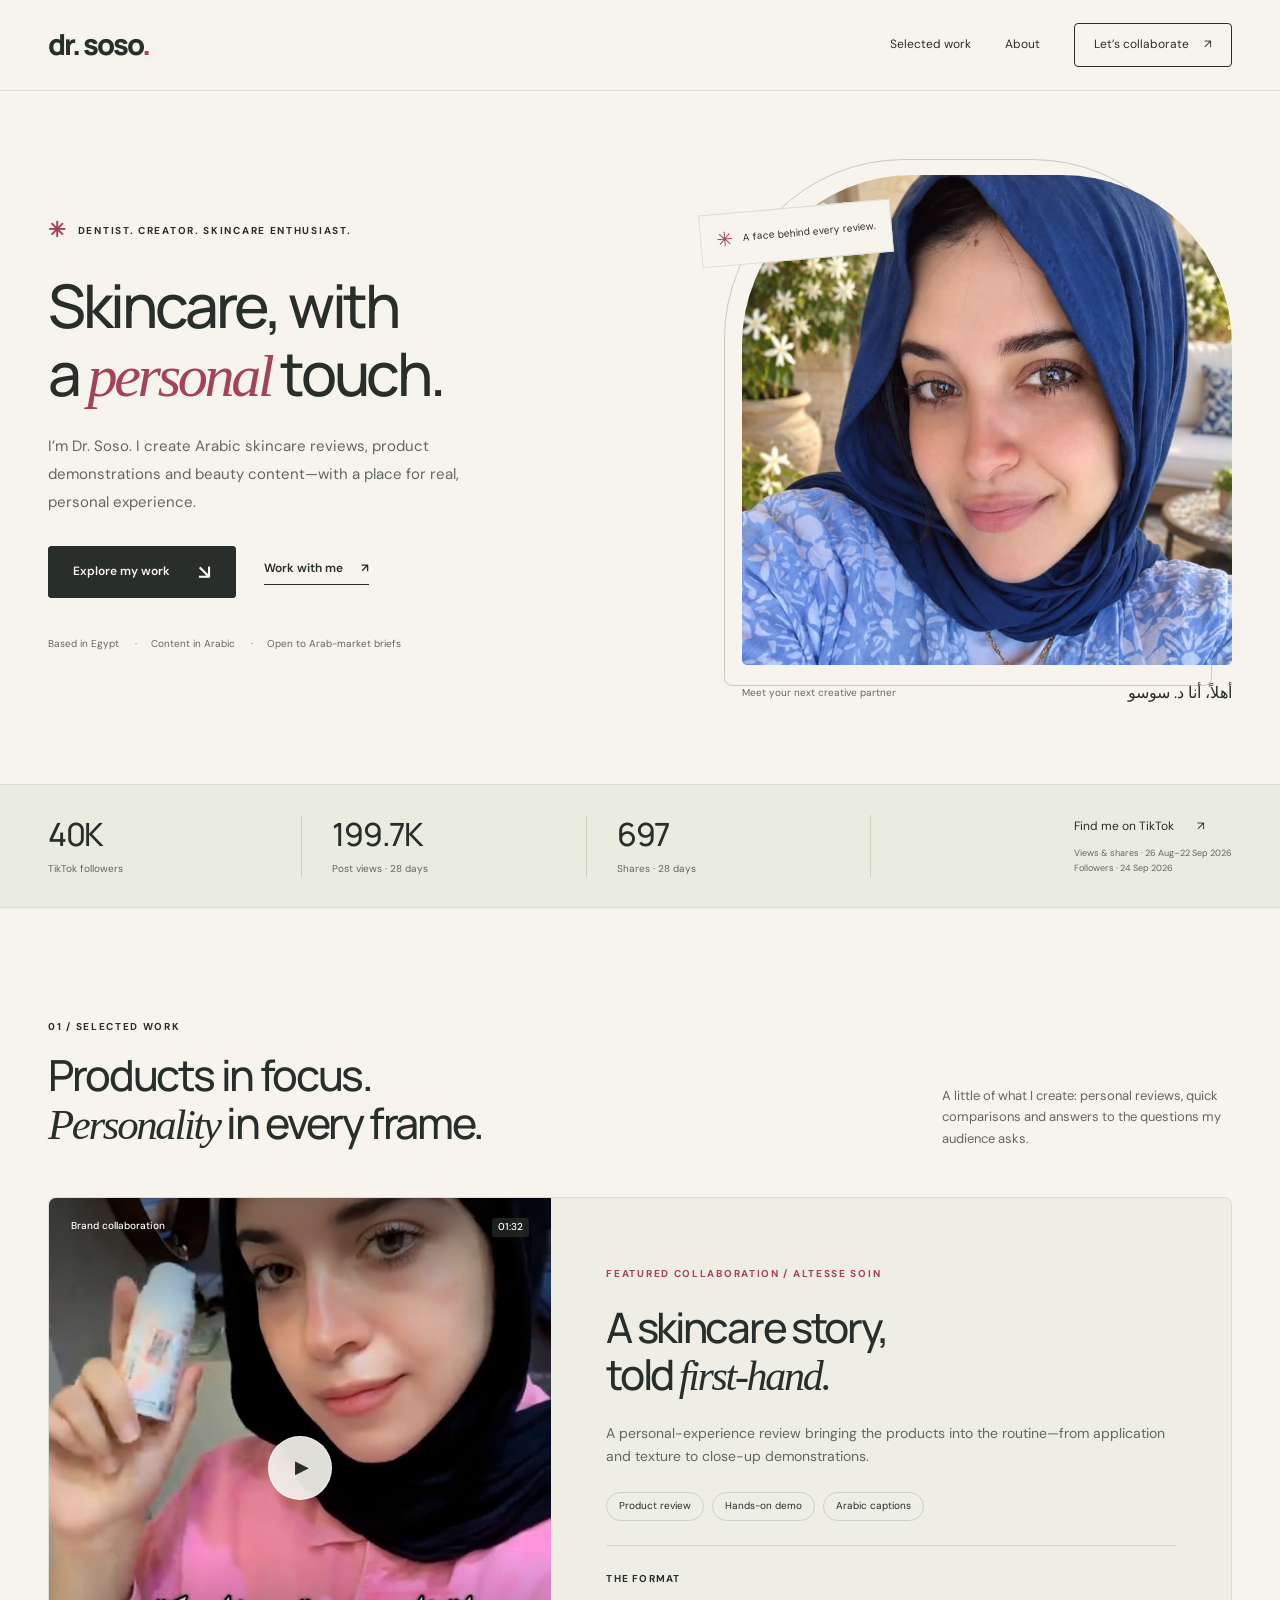
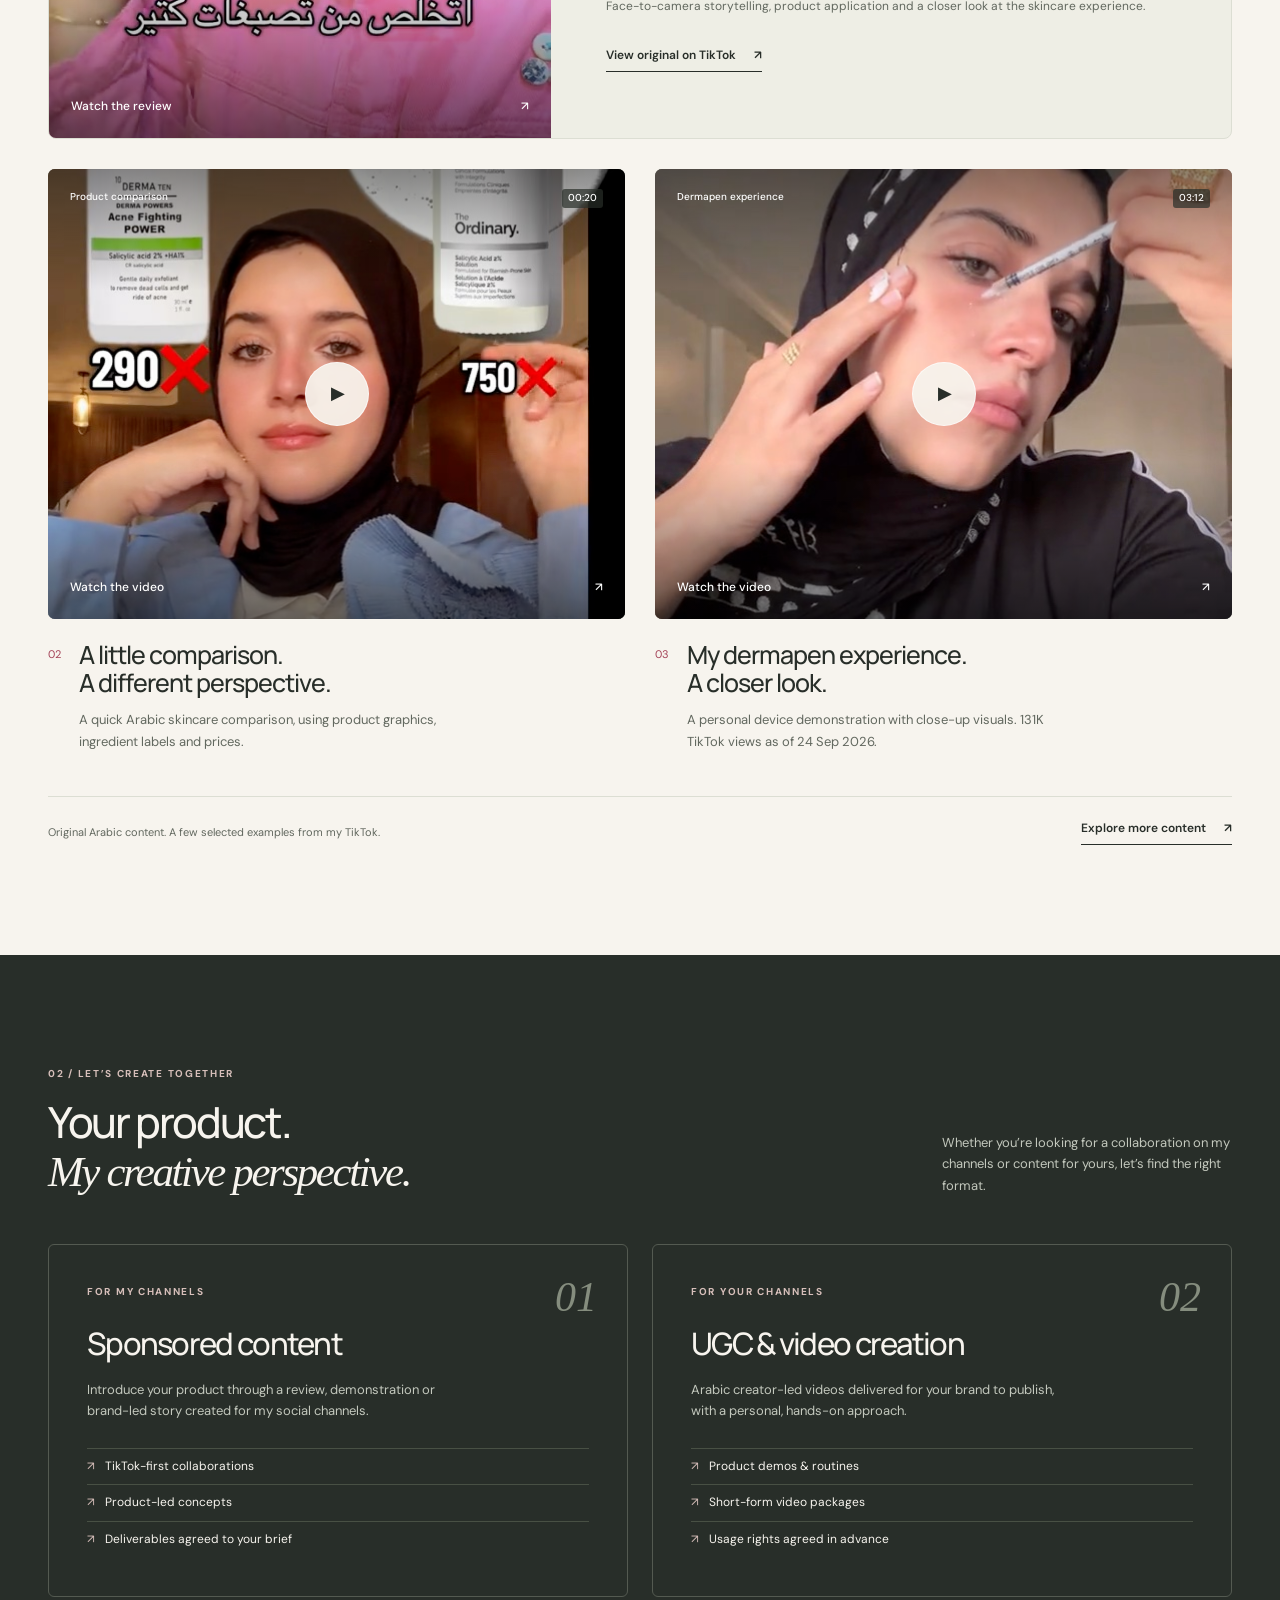
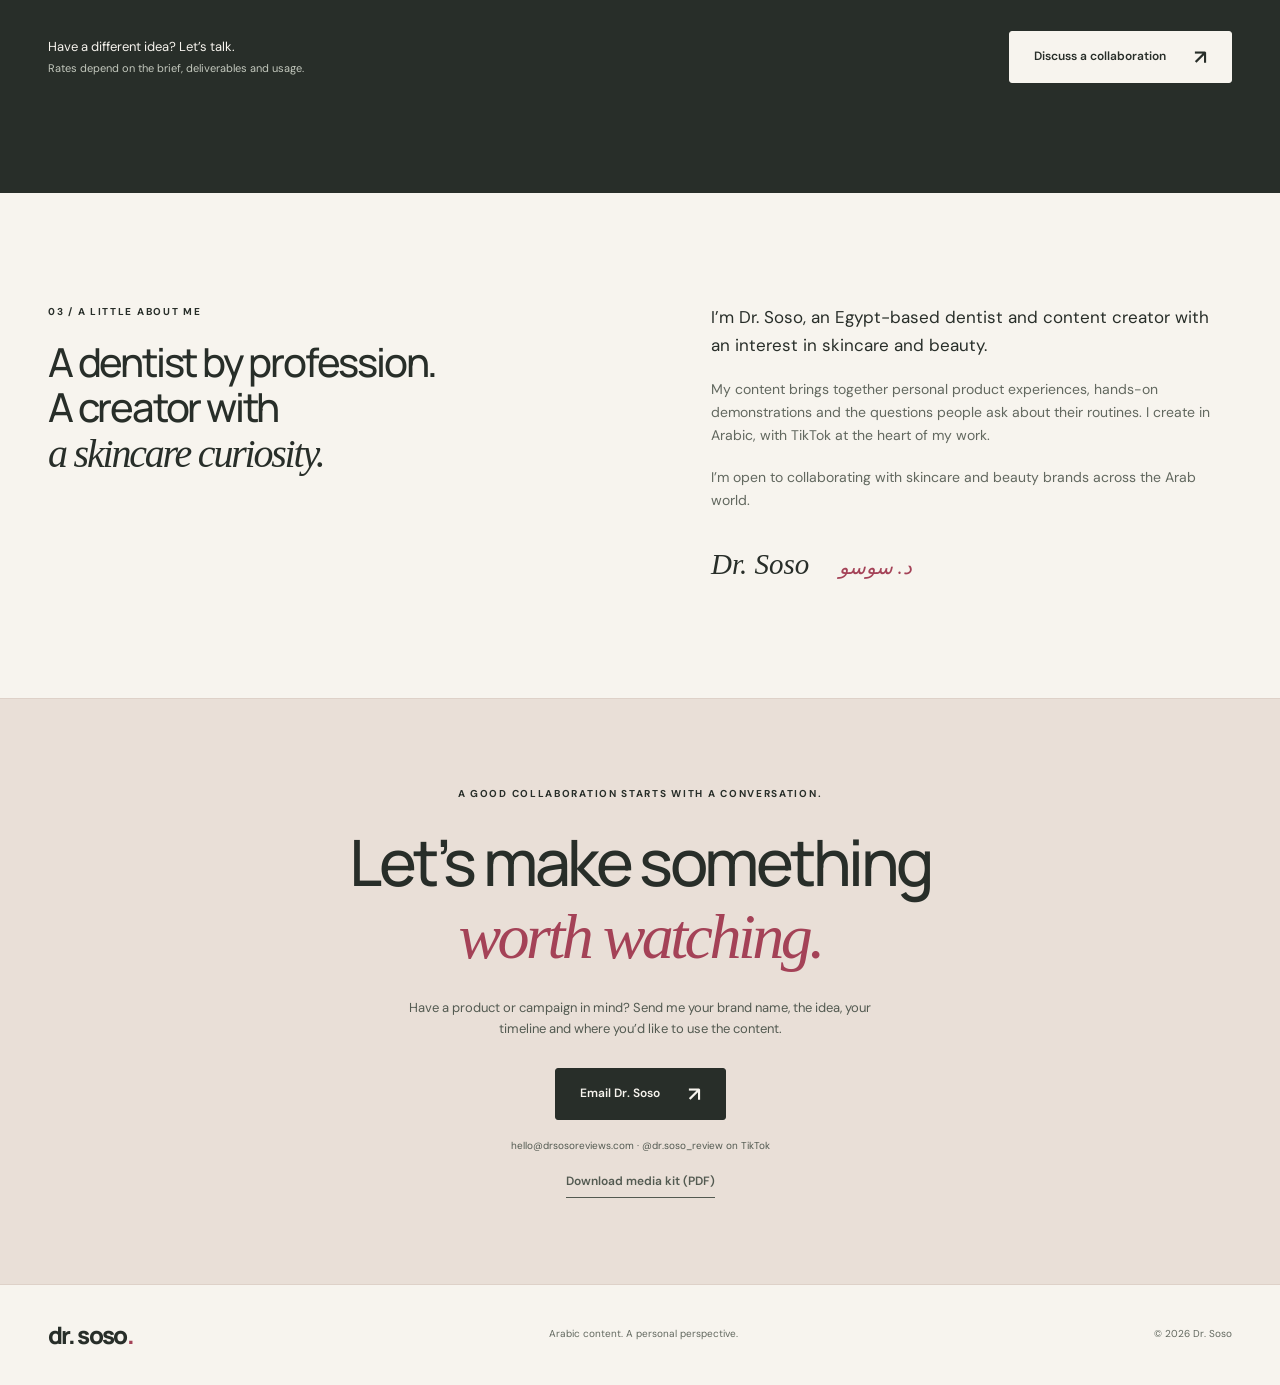
==== index.html @ 1894c83b "Publish creator portfolio with business contact and media kit" ====
<!doctype html>
<html lang="en">
<head>
  <meta charset="utf-8">
  <meta name="viewport" content="width=device-width, initial-scale=1">
  <meta name="theme-color" content="#f7f4ee">
  <title>Dr. Soso — Arabic Skincare & Beauty Creator</title>
  <meta name="description" content="Meet Dr. Soso, an Egypt-based dentist and Arabic skincare creator. Explore product reviews, demonstrations and brand collaboration opportunities.">
  <meta property="og:title" content="Dr. Soso — Skincare, with a personal touch.">
  <meta property="og:description" content="Arabic skincare reviews, hands-on demonstrations and beauty content. Explore selected work and collaboration opportunities.">
  <link rel="canonical" href="https://drsosoreviews.com/">
  <meta property="og:type" content="website">
  <meta property="og:url" content="https://drsosoreviews.com/">
  <meta property="og:image" content="https://drsosoreviews.com/assets/dr-soso-portrait.jpg">
  <meta property="og:image:alt" content="Dr. Soso outdoors in a blue hijab and floral blouse">
  <link rel="icon" href="assets/favicon.svg" type="image/svg+xml">
  <link rel="stylesheet" href="styles.css">
  <script src="script.js" defer></script>
</head>
<body>
  <a class="skip-link" href="#main">Skip to content</a>
  <header class="site-header">
    <div class="wrap header-inner">
      <a class="wordmark" href="#" aria-label="Dr. Soso home">dr. soso<span class="brand-dot">.</span></a>
      <nav aria-label="Main navigation">
        <a href="#work">Selected work</a>
        <a href="#about">About</a>
        <a class="nav-contact" href="#contact">Let’s collaborate <span aria-hidden="true">↗</span></a>
      </nav>
    </div>
  </header>

  <main id="main">
    <section class="hero wrap" aria-labelledby="hero-title">
      <div class="hero-copy">
        <p class="eyebrow"><span class="small-star" aria-hidden="true">✳</span> Dentist. Creator. Skincare enthusiast.</p>
        <h1 id="hero-title">Skincare, with<br>a <em>personal</em> touch.</h1>
        <p class="hero-intro">I’m Dr. Soso. I create Arabic skincare reviews, product demonstrations and beauty content—with a place for real, personal experience.</p>
        <div class="hero-actions">
          <a class="button" href="#work">Explore my work <span aria-hidden="true">↘</span></a>
          <a class="text-link" href="#contact">Work with me <span aria-hidden="true">↗</span></a>
        </div>
        <div class="hero-details"><span>Based in Egypt</span><span>Content in Arabic</span><span>Open to Arab-market briefs</span></div>
      </div>
      <div class="hero-visual">
        <div class="photo-label"><span aria-hidden="true">✳</span> A face behind every review.</div>
        <img class="hero-photo" src="assets/dr-soso-portrait.jpg" width="720" height="1280" alt="Dr. Soso outdoors in a blue hijab and floral blouse" fetchpriority="high">
        <div class="photo-caption"><span>Meet your next creative partner</span><span lang="ar" dir="rtl">أهلاً، أنا د. سوسو</span></div>
      </div>
    </section>

    <section class="proof-strip" aria-label="Creator snapshot">
      <div class="wrap proof-inner">
        <p><strong>40K</strong><span>TikTok followers</span></p>
        <p><strong>199.7K</strong><span>Post views · 28 days</span></p>
        <p><strong>697</strong><span>Shares · 28 days</span></p>
        <a href="https://www.tiktok.com/@dr.soso_review" target="_blank" rel="noopener noreferrer">Find me on TikTok <span aria-hidden="true">↗</span><small>Views &amp; shares · 26 Aug–22 Sep 2026<br>Followers · 24 Sep 2026</small></a>
      </div>
    </section>

    <section class="section wrap" id="work" aria-labelledby="work-title">
      <div class="section-heading">
        <div><p class="eyebrow">01 / Selected work</p><h2 id="work-title">Products in focus.<br><em>Personality</em> in every frame.</h2></div>
        <p>A little of what I create: personal reviews, quick comparisons and answers to the questions my audience asks.</p>
      </div>

      <article class="featured-work">
        <a class="video-cover featured-cover" href="https://www.tiktok.com/@dr.soso_review/video/7683558367930912007" data-video-id="7683558367930912007" data-video-title="Altesse Soin — skincare review" target="_blank" rel="noopener noreferrer" aria-label="Watch the Altesse Soin skincare review">
          <img src="assets/altesse-review.jpg" width="576" height="1024" loading="lazy" alt="Dr. Soso holding an Altesse skincare bottle">
          <span class="cover-top">Brand collaboration <span>01:32</span></span>
          <span class="play-button" aria-hidden="true">▶</span>
          <span class="cover-bottom">Watch the review <span aria-hidden="true">↗</span></span>
        </a>
        <div class="featured-copy">
          <p class="eyebrow">Featured collaboration / Altesse Soin</p>
          <h3>A skincare story,<br>told <em>first-hand.</em></h3>
          <p>A personal-experience review bringing the products into the routine—from application and texture to close-up demonstrations.</p>
          <ul class="tags" aria-label="Content features"><li>Product review</li><li>Hands-on demo</li><li>Arabic captions</li></ul>
          <div class="project-note"><span>The format</span><p>Face-to-camera storytelling, product application and a closer look at the skincare experience.</p></div>
          <a class="text-link" href="https://www.tiktok.com/@dr.soso_review/video/7683558367930912007" target="_blank" rel="noopener noreferrer">View original on TikTok <span aria-hidden="true">↗</span></a>
        </div>
      </article>

      <div class="work-grid">
        <article class="work-card">
          <a class="video-cover" href="https://www.tiktok.com/@dr.soso_review/video/7680168750603128072" data-video-id="7680168750603128072" data-video-title="Affordable skincare alternatives" target="_blank" rel="noopener noreferrer" aria-label="Watch affordable skincare alternatives">
            <img src="assets/skincare-comparison.jpg" width="576" height="1024" loading="lazy" alt="Dr. Soso with skincare product comparison graphics">
            <span class="cover-top">Product comparison <span>00:20</span></span>
            <span class="play-button" aria-hidden="true">▶</span>
            <span class="cover-bottom">Watch the video <span aria-hidden="true">↗</span></span>
          </a>
          <div class="work-card-copy"><span class="work-index">02</span><div><h3>A little comparison.<br>A different perspective.</h3><p>A quick Arabic skincare comparison, using product graphics, ingredient labels and prices.</p></div></div>
        </article>
        <article class="work-card">
          <a class="video-cover" href="https://www.tiktok.com/@dr.soso_review/video/7674702160294202632" data-video-id="7674702160294202632" data-video-title="My dermapen experience" target="_blank" rel="noopener noreferrer" aria-label="Watch Dr. Soso’s dermapen experience">
            <img src="assets/dermapen-review.jpg" width="576" height="1024" loading="lazy" alt="Dr. Soso demonstrating a dermapen device">
            <span class="cover-top">Dermapen experience <span>03:12</span></span>
            <span class="play-button" aria-hidden="true">▶</span>
            <span class="cover-bottom">Watch the video <span aria-hidden="true">↗</span></span>
          </a>
          <div class="work-card-copy"><span class="work-index">03</span><div><h3>My dermapen experience.<br>A closer look.</h3><p>A personal device demonstration with close-up visuals. 131K TikTok views as of 24 Sep 2026.</p></div></div>
        </article>
      </div>
      <div class="work-footer"><p>Original Arabic content. A few selected examples from my TikTok.</p><a class="text-link" href="https://www.tiktok.com/@dr.soso_review" target="_blank" rel="noopener noreferrer">Explore more content <span aria-hidden="true">↗</span></a></div>
    </section>

    <section class="services-section" id="collaborate" aria-labelledby="services-title">
      <div class="wrap section">
        <div class="section-heading"><div><p class="eyebrow">02 / Let’s create together</p><h2 id="services-title">Your product.<br><em>My creative perspective.</em></h2></div><p>Whether you’re looking for a collaboration on my channels or content for yours, let’s find the right format.</p></div>
        <div class="services-grid">
          <article class="service-card"><span class="service-number">01</span><p class="eyebrow">For my channels</p><h3>Sponsored content</h3><p>Introduce your product through a review, demonstration or brand-led story created for my social channels.</p><ul><li>TikTok-first collaborations</li><li>Product-led concepts</li><li>Deliverables agreed to your brief</li></ul></article>
          <article class="service-card"><span class="service-number">02</span><p class="eyebrow">For your channels</p><h3>UGC &amp; video creation</h3><p>Arabic creator-led videos delivered for your brand to publish, with a personal, hands-on approach.</p><ul><li>Product demos &amp; routines</li><li>Short-form video packages</li><li>Usage rights agreed in advance</li></ul></article>
        </div>
        <div class="services-footer"><p>Have a different idea? Let’s talk.<br><span>Rates depend on the brief, deliverables and usage.</span></p><a class="button button-light" href="#contact">Discuss a collaboration <span aria-hidden="true">↗</span></a></div>
      </div>
    </section>

    <section class="section wrap about-section" id="about" aria-labelledby="about-title">
      <div><p class="eyebrow">03 / A little about me</p><h2 id="about-title">A dentist by profession.<br>A creator with<br><em>a skincare curiosity.</em></h2></div>
      <div class="about-copy"><p>I’m Dr. Soso, an Egypt-based dentist and content creator with an interest in skincare and beauty.</p><p>My content brings together personal product experiences, hands-on demonstrations and the questions people ask about their routines. I create in Arabic, with TikTok at the heart of my work.</p><p>I’m open to collaborating with skincare and beauty brands across the Arab world.</p><div class="about-signature">Dr. Soso <span lang="ar" dir="rtl">د. سوسو</span></div></div>
    </section>

    <section class="contact-section" id="contact" aria-labelledby="contact-title">
      <div class="wrap contact-inner"><p class="eyebrow">A good collaboration starts with a conversation.</p><h2 id="contact-title">Let’s make something<br><em>worth watching.</em></h2><p>Have a product or campaign in mind? Send me your brand name, the idea, your timeline and where you’d like to use the content.</p><a class="button" href="mailto:hello@drsosoreviews.com">Email Dr. Soso <span aria-hidden="true">↗</span></a><p class="contact-handle"><a href="mailto:hello@drsosoreviews.com">hello@drsosoreviews.com</a> · <a href="https://www.tiktok.com/@dr.soso_review" target="_blank" rel="noopener noreferrer">@dr.soso_review on TikTok</a></p><p class="contact-handle"><a class="text-link" href="assets/dr-soso-media-kit.pdf" download>Download media kit (PDF)</a></p></div>
    </section>
  </main>

  <footer class="site-footer wrap"><a class="wordmark" href="#">dr. soso<span class="brand-dot">.</span></a><p>Arabic content. A personal perspective.</p><span>© <span id="year">2026</span> Dr. Soso</span></footer>

  <dialog class="video-dialog" aria-labelledby="video-title">
    <div class="dialog-header"><h2 id="video-title">Selected video</h2><button class="close-dialog" type="button" aria-label="Close video">✕</button></div>
    <div id="video-player" class="video-player"></div>
    <p class="player-help">If the player doesn’t load, <a id="video-original" href="https://www.tiktok.com/@dr.soso_review" target="_blank" rel="noopener noreferrer">watch the original on TikTok ↗</a>.</p>
  </dialog>
</body>
</html>
---- styles.css ----
@import url('https://fonts.googleapis.com/css2?family=DM+Sans:wght@400;500;600;700&family=Manrope:wght@400;500;600;700;800&display=swap');

:root{--paper:#f7f4ee;--ink:#282e29;--muted:#62685f;--rose:#a44257;--line:#dcded3;--soft:#e9ecdf;--serif:Georgia,'Times New Roman',serif;--sans:'DM Sans',sans-serif;--display:'Manrope',sans-serif}
*{box-sizing:border-box}html{scroll-behavior:smooth;scroll-padding-top:100px}body{margin:0;background:var(--paper);color:var(--ink);font-family:var(--sans);font-size:16px;line-height:1.65}body.modal-open{overflow:hidden}a{color:inherit;text-decoration:none}button{font:inherit}img{display:block;max-width:100%}h1,h2,h3,p{margin:0}h1,h2,h3{font-family:var(--display);font-weight:500;line-height:1.12;letter-spacing:-.055em}em{font-family:var(--serif);font-weight:400;letter-spacing:-.055em}a,button{-webkit-tap-highlight-color:transparent}a:focus-visible,button:focus-visible{outline:3px solid var(--rose);outline-offset:6px}::selection{background:#e7bec6}.wrap{width:min(1200px,calc(100% - 96px));margin-inline:auto}.section{padding-block:110px}.eyebrow{font-size:10px;font-weight:700;letter-spacing:.17em;text-transform:uppercase;line-height:1.7}.skip-link{position:fixed;left:16px;top:-100px;background:var(--ink);color:#fff;padding:12px;z-index:100}.skip-link:focus{top:12px}.site-header{background:var(--paper);border-bottom:1px solid var(--line)}.header-inner{display:flex;justify-content:space-between;align-items:center;height:90px}.wordmark{font-family:var(--display);font-size:29px;font-weight:800;letter-spacing:-.07em;white-space:nowrap}.brand-dot{color:var(--rose)}nav{display:flex;gap:34px;align-items:center;font-size:12px}nav>a:not(.nav-contact):hover{color:var(--rose)}.nav-contact{padding:11px 19px;border:1px solid var(--ink);border-radius:4px}.nav-contact span{margin-left:12px}
.hero{display:grid;grid-template-columns:1.2fr 1fr;gap:66px;align-items:center;padding-block:68px 78px}.hero-copy>.eyebrow{display:flex;align-items:center;gap:10px}.small-star{font-size:21px;color:var(--rose)}h1{font-size:clamp(44px,4.7vw,69px);margin-block:24px}h1 em{color:var(--rose)}.hero-intro{max-width:430px;font-size:15px;color:var(--muted);line-height:1.85}.hero-actions{display:flex;align-items:center;gap:28px;margin-top:30px}.button{display:inline-flex;justify-content:center;align-items:center;gap:28px;background:var(--ink);color:var(--paper);padding:15px 24px;font-size:12px;font-weight:600;border:1px solid var(--ink);border-radius:3px;transition:background .2s}.button:hover{background:var(--rose);border-color:var(--rose)}.button span{font-size:20px;line-height:1}.text-link{font-size:12px;font-weight:600;border-bottom:1px solid currentColor;padding-bottom:5px;display:inline-flex;align-items:center;gap:18px}.text-link:hover{color:var(--rose)}.hero-details{display:flex;flex-wrap:wrap;gap:6px 16px;font-size:10px;color:var(--muted);margin-top:38px}.hero-details span+span::before{content:'·';margin-right:14px}.hero-visual{position:relative;padding:16px 0 0 18px}.hero-visual::before{content:'';position:absolute;inset:0 20px 20px 0;border:1px solid #c8cbbb;border-radius:180px 180px 8px 8px;z-index:-1}.hero-photo{width:100%;height:490px;object-fit:cover;object-position:center 40%;border-radius:170px 170px 5px 5px}.photo-label{position:absolute;top:48px;left:-24px;background:var(--paper);border:1px solid var(--line);padding:9px 15px;display:flex;align-items:center;gap:10px;font-size:10px;z-index:1;transform:rotate(-5deg)}.photo-label span{font-size:20px;color:var(--rose)}.photo-caption{display:flex;justify-content:space-between;align-items:center;margin-top:15px;font-size:10px;color:var(--muted);gap:12px}.photo-caption [lang=ar]{font-size:16px;color:var(--ink)}
.proof-strip{background:var(--soft);border-block:1px solid var(--line)}.proof-inner{display:grid;grid-template-columns:1fr 1fr 1fr 1.3fr;gap:30px;align-items:center;padding-block:30px}.proof-inner p{display:flex;flex-direction:column;border-right:1px solid #cdd1c1}.proof-inner strong{font-family:var(--display);font-size:32px;line-height:1.2;font-weight:500;letter-spacing:-.04em}.proof-inner p>span{font-size:10px;color:var(--muted);margin-top:7px}.proof-inner>a{font-size:12px;justify-self:end}.proof-inner>a>span{margin-left:20px}.proof-inner small{display:block;font-size:9px;color:var(--muted);margin-top:10px}
.section-heading{display:flex;justify-content:space-between;gap:50px;align-items:end;margin-bottom:48px}.section-heading h2{font-size:clamp(32px,3.35vw,48px);margin-top:16px}.section-heading>p{max-width:290px;font-size:13px;color:var(--muted)}.featured-work{display:grid;grid-template-columns:.85fr 1.15fr;border:1px solid var(--line);background:#eeeee5;border-radius:8px;overflow:hidden}.video-cover{position:relative;display:block;overflow:hidden;isolation:isolate;background:#383e35}.video-cover img{width:100%;height:100%;object-fit:cover;transition:transform .4s}.video-cover:hover img{transform:scale(1.025)}.video-cover::after{content:'';position:absolute;inset:0;background:linear-gradient(180deg,rgba(0,0,0,.45),transparent 27%,transparent 65%,rgba(0,0,0,.58));pointer-events:none}.featured-cover{height:540px}.cover-top,.cover-bottom{position:absolute;left:22px;right:22px;display:flex;justify-content:space-between;gap:12px;color:#fff;font-size:10px;font-weight:500;z-index:1}.cover-top{top:20px}.cover-top>span{background:#282e29b3;border-radius:3px;padding:1px 6px}.cover-bottom{bottom:22px;font-size:12px}.play-button{position:absolute;inset:50% auto auto 50%;transform:translate(-50%,-50%);display:grid;place-items:center;width:64px;height:64px;border:1px solid #ffffffa6;border-radius:50%;background:#f7f4eee8;color:var(--ink);padding-left:3px;font-size:18px;z-index:1}.featured-copy{padding:58px 55px;align-self:center}.featured-copy>.eyebrow{color:var(--rose)}.featured-copy h3{font-size:42px;margin-block:22px}.featured-copy>p:not(.eyebrow){font-size:14px;color:var(--muted)}.tags{display:flex;flex-wrap:wrap;gap:8px;padding:0;list-style:none;margin:24px 0}.tags li{border:1px solid #ccd0c1;border-radius:30px;padding:5px 12px;font-size:10px}.project-note{border-top:1px solid #d3d6c7;padding-top:18px;margin-bottom:24px}.project-note>span{font-size:10px;font-weight:700;text-transform:uppercase;letter-spacing:.12em}.project-note p{font-size:12px;color:var(--muted);margin-top:7px}.work-grid{display:grid;grid-template-columns:1fr 1fr;gap:30px;margin-top:30px}.work-card .video-cover{height:450px;border-radius:7px}.work-card img{object-position:50% 35%}.work-card-copy{display:flex;gap:18px;margin-top:22px}.work-index{font-size:11px;color:var(--rose);padding-top:4px}.work-card h3{font-size:25px;letter-spacing:-.04em}.work-card p{font-size:13px;color:var(--muted);margin-top:12px;max-width:390px}.work-footer{display:flex;justify-content:space-between;gap:24px;align-items:center;border-top:1px solid var(--line);margin-top:44px;padding-top:22px}.work-footer p{font-size:11px;color:var(--muted)}
.services-section{background:var(--ink);color:var(--paper)}.services-section .section-heading>p{color:#c3c8bd}.services-section .eyebrow{color:#d7bfba}.services-grid{display:grid;grid-template-columns:1fr 1fr;gap:24px}.service-card{position:relative;border:1px solid #545a51;border-radius:6px;padding:38px}.service-number{position:absolute;right:30px;top:28px;font:italic 42px var(--serif);color:#858d7e}.service-card h3{font-size:31px;margin:26px 0 18px}.service-card>p:not(.eyebrow){font-size:13px;color:#c3c8bd;max-width:380px}.service-card ul{list-style:none;padding:0;margin:26px 0 0;font-size:12px}.service-card li{padding:8px 0;border-top:1px solid #485044}.service-card li::before{content:'↗';margin-right:10px;color:#d7bfba}.services-footer{display:flex;justify-content:space-between;align-items:center;gap:24px;margin-top:34px}.services-footer p{font-size:13px}.services-footer p span{font-size:11px;color:#c3c8bd}.button-light{background:var(--paper);color:var(--ink);border-color:var(--paper)}.button-light:hover{color:white}
.about-section{display:grid;grid-template-columns:1.1fr 1fr;gap:90px}.about-section h2{font-size:40px;margin-top:20px}.about-copy p{font-size:14px;color:var(--muted);margin-bottom:19px}.about-copy p:first-child{font-size:17px;color:var(--ink)}.about-signature{font-family:var(--serif);font-style:italic;font-size:29px;margin-top:28px}.about-signature span{font-size:20px;margin-left:22px;color:var(--rose)}.contact-section{background:#e9dfd7;border-block:1px solid #ded1c8;text-align:center;padding-block:86px}.contact-inner h2{font-size:clamp(38px,5vw,64px);margin-block:24px}.contact-inner h2 em{color:var(--rose)}.contact-inner>p:not(.eyebrow){max-width:480px;margin-inline:auto;color:var(--muted);font-size:13px}.contact-inner .button{margin-top:28px}.contact-inner .contact-handle{font-size:10px!important;margin-top:18px}.site-footer{padding-block:30px;display:flex;justify-content:space-between;align-items:center;gap:20px}.site-footer .wordmark{font-size:24px}.site-footer p,.site-footer>span{font-size:10px;color:var(--muted)}
.video-dialog{background:var(--paper);color:var(--ink);border:1px solid var(--line);border-radius:12px;padding:20px;width:min(430px,calc(100% - 24px));max-height:92dvh;overflow:auto}.video-dialog::backdrop{background:#10150fe6;backdrop-filter:blur(6px)}.dialog-header{display:flex;align-items:center;justify-content:space-between;gap:15px;margin-bottom:16px}.dialog-header h2{font-family:var(--sans);font-size:15px;line-height:1.4;letter-spacing:0}.close-dialog{border:1px solid var(--line);background:transparent;color:var(--ink);border-radius:50%;width:36px;height:36px;flex-shrink:0;cursor:pointer}.video-player{aspect-ratio:9/16;max-height:64dvh;background:#171b17;border-radius:5px;overflow:hidden}.video-player iframe{display:block;width:100%;height:100%;border:0}.player-help{font-size:11px;color:var(--muted);margin-top:14px}.player-help a{text-decoration:underline;color:var(--ink)}
.contact-inner>p:not(.eyebrow){color:#535a51}
.hero .hero-photo{object-position:center top}
@media(min-width:1450px){.hero-photo{height:550px}.hero{padding-block:85px}}
@media(max-width:1000px){.wrap{width:calc(100% - 56px)}.hero{gap:35px}.hero-photo{height:440px}.hero-details{gap:6px 10px}.hero-details span+span::before{margin-right:8px}.featured-copy{padding:32px}.featured-copy h3{font-size:35px}.section{padding-block:80px}.about-section{gap:40px}.about-section h2{font-size:35px}.work-card .video-cover{height:410px}.proof-inner{gap:20px}}
@media(max-width:700px){.wrap{width:calc(100% - 40px)}.header-inner{height:74px}.wordmark{font-size:25px}nav{gap:16px}nav>a:not(.nav-contact){display:none}.nav-contact{font-size:10px;padding:9px 12px}.hero{grid-template-columns:1fr;gap:38px;padding-block:42px}.hero h1{font-size:clamp(40px,9.5vw,63px)}.hero-intro{max-width:460px}.hero-actions{gap:24px}.hero-details{margin-top:26px;font-size:9px}.hero-visual{width:min(100%,440px);justify-self:center;padding-left:12px}.hero-photo{height:440px;object-position:center 35%}.photo-label{left:-5px;top:40px}.proof-inner{grid-template-columns:1fr 1fr;gap:22px;padding-block:25px}.proof-inner strong{font-size:28px}.proof-inner p:nth-child(2){border:0}.proof-inner>a{justify-self:start;font-size:11px}.proof-inner>a>span{margin-left:6px}.proof-inner small{font-size:8px}.proof-language strong{font-size:24px}.section{padding-block:65px}.section-heading{display:block;margin-bottom:30px}.section-heading h2{font-size:35px}.section-heading>p{margin-top:20px;max-width:400px}.featured-work{grid-template-columns:1fr}.featured-cover{height:490px}.featured-copy{padding:30px 25px}.featured-copy h3{font-size:37px}.work-grid{gap:30px;grid-template-columns:1fr}.work-card .video-cover{height:470px}.work-card img{object-position:50% 40%}.work-card h3{font-size:26px}.work-footer{align-items:start;flex-direction:column;gap:16px}.services-grid{grid-template-columns:1fr;gap:18px}.service-card{padding:30px 25px}.service-card h3{font-size:29px}.services-footer{align-items:start;flex-direction:column;gap:22px}.about-section{grid-template-columns:1fr;gap:30px}.about-section h2{font-size:36px}.contact-section{padding-block:65px}.contact-inner>.eyebrow{font-size:9px}.contact-inner h2{font-size:43px}.site-footer{flex-wrap:wrap;gap:15px}.site-footer p{display:none}.photo-caption{font-size:9px}}
@media(max-width:360px){.wrap{width:calc(100% - 32px)}.hero-actions{gap:17px}.button{padding:14px 18px;gap:18px}.hero-photo{height:400px}.hero-details span+span::before{display:none}.hero-details{gap:5px 12px}.featured-cover,.work-card .video-cover{height:420px}.section-heading h2{font-size:31px}.contact-inner h2{font-size:37px}}
@media(prefers-reduced-motion:reduce){html{scroll-behavior:auto}*,*::before,*::after{transition:none!important;animation:none!important}}
@media print{body{background:#fff;font-size:10pt}.wrap{width:100%}.site-header,.hero-actions,.hero-details,.photo-label,.play-button,.services-footer .button,.video-dialog,.skip-link{display:none!important}.hero{gap:30px;padding-block:20px;grid-template-columns:1.2fr 1fr}h1{font-size:32pt}.hero-photo{height:220px}.section{padding-block:25px}.proof-inner{padding-block:15px}.featured-work{grid-template-columns:1fr 1.4fr}.featured-cover{height:260px}.featured-copy{padding:20px}.featured-copy h3{font-size:23pt}.work-grid{grid-template-columns:1fr 1fr}.work-card .video-cover{height:230px}.services-section{background:#fff;color:#222}.services-section .eyebrow,.services-section p,.service-card>p:not(.eyebrow){color:#333!important}.services-grid{grid-template-columns:1fr 1fr}.service-card{padding:20px}.contact-section{padding-block:25px;background:#fff}.contact-inner h2{font-size:28pt}.service-card,.work-card,.featured-work,.about-section{break-inside:avoid}.cover-top,.cover-bottom{display:none}.site-footer{padding-block:15px}.hero-visual::before{display:none}}
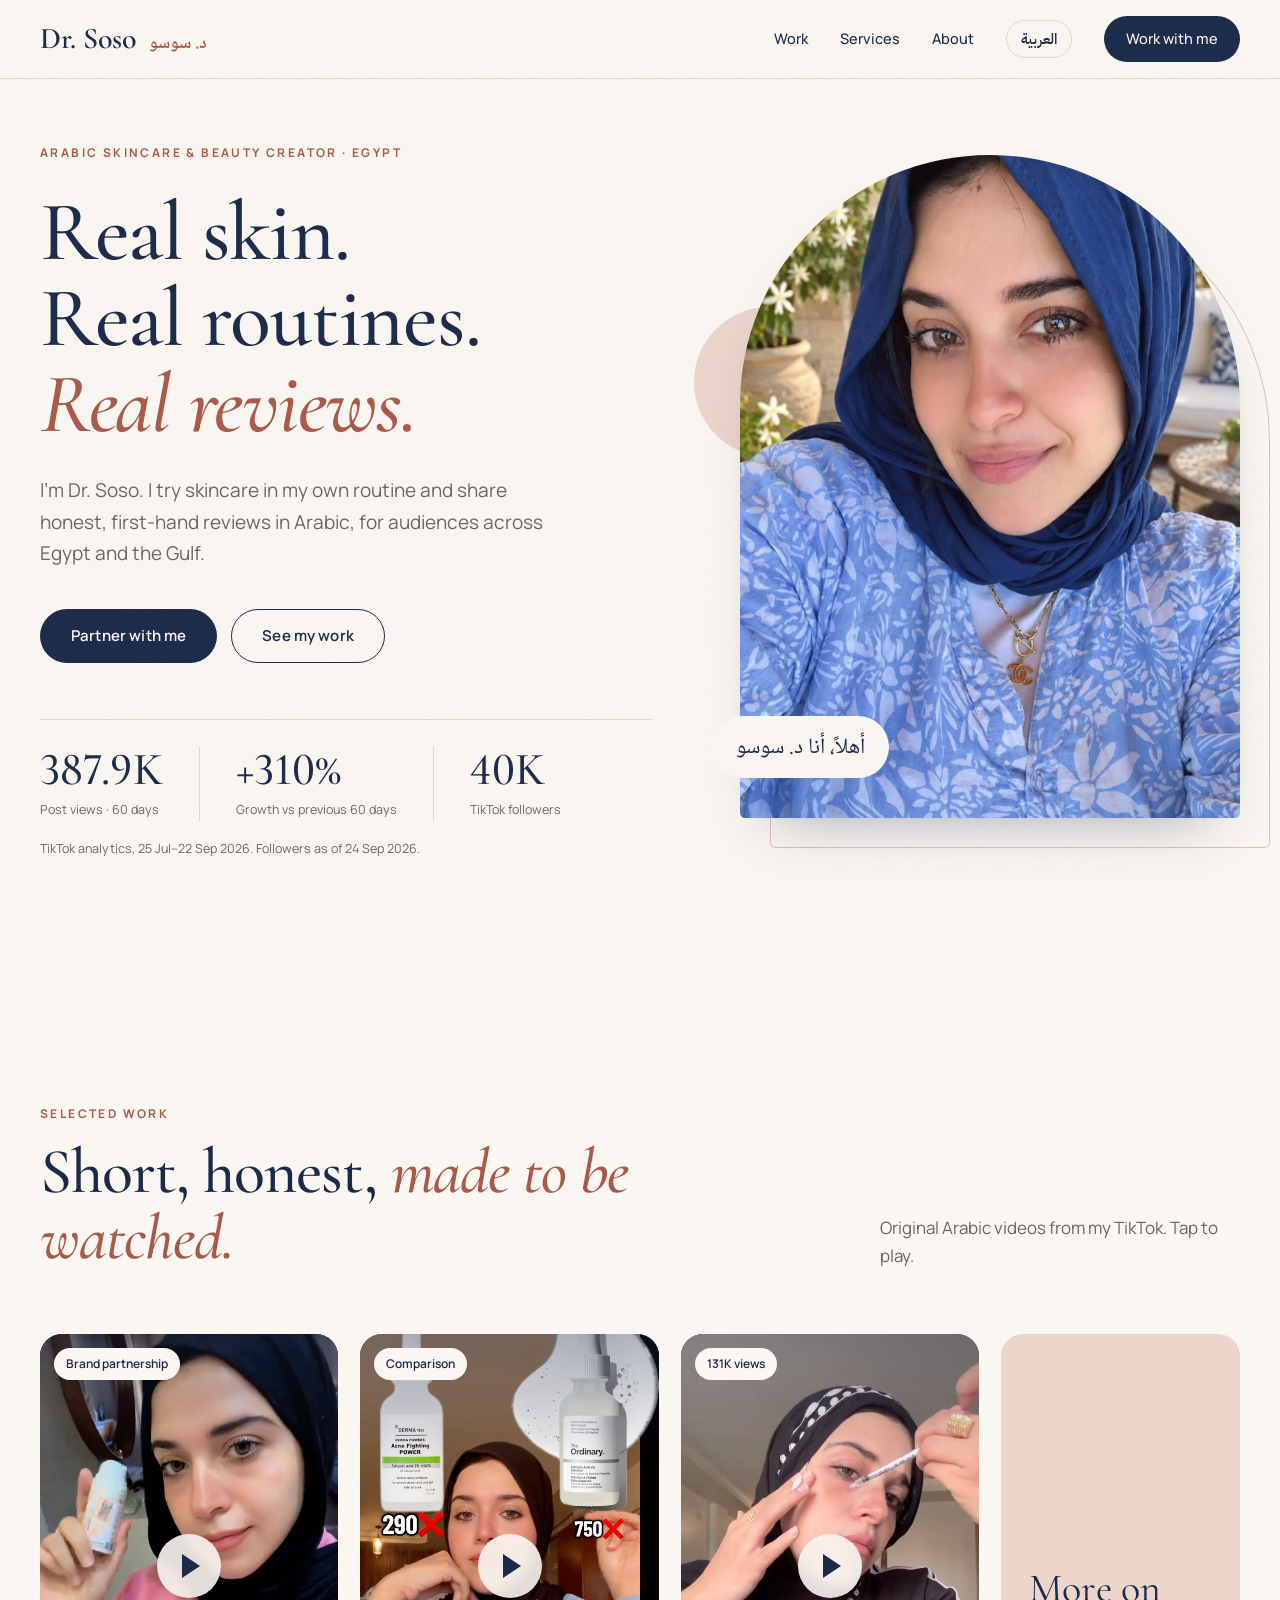
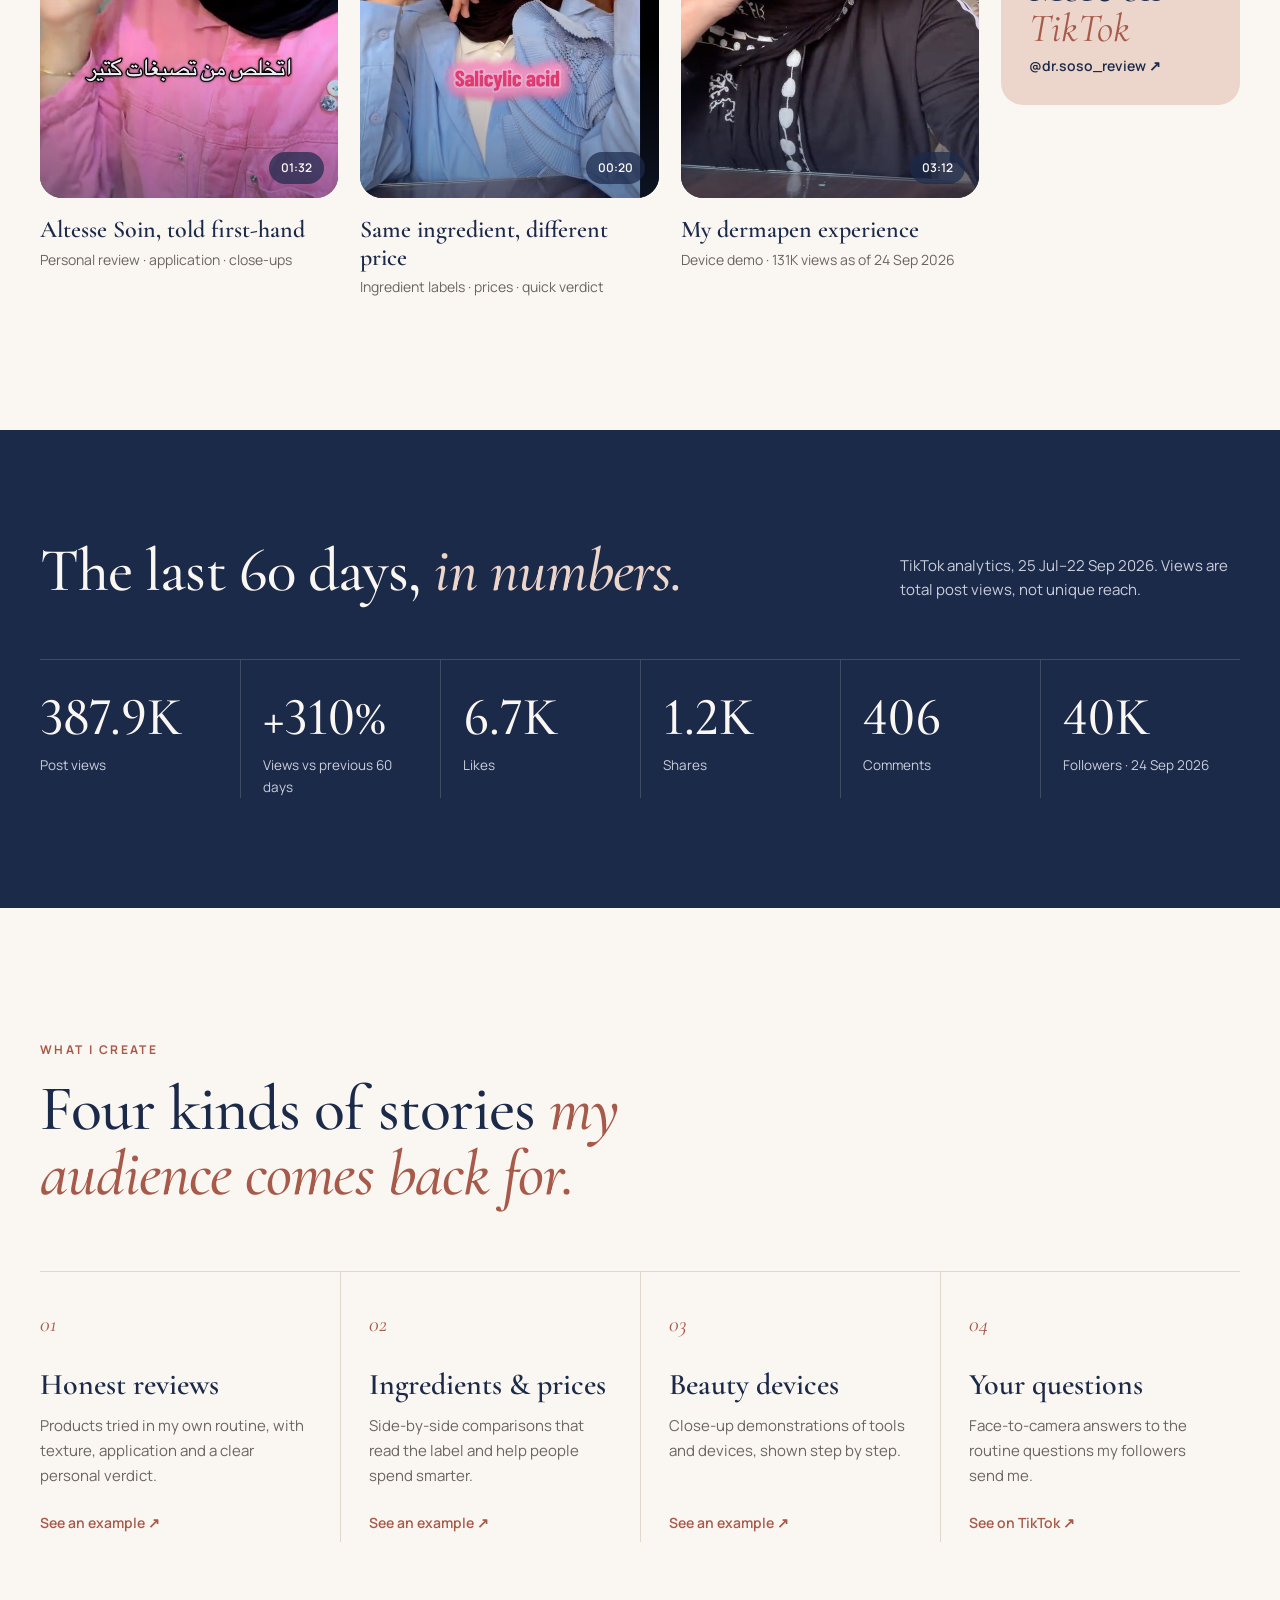
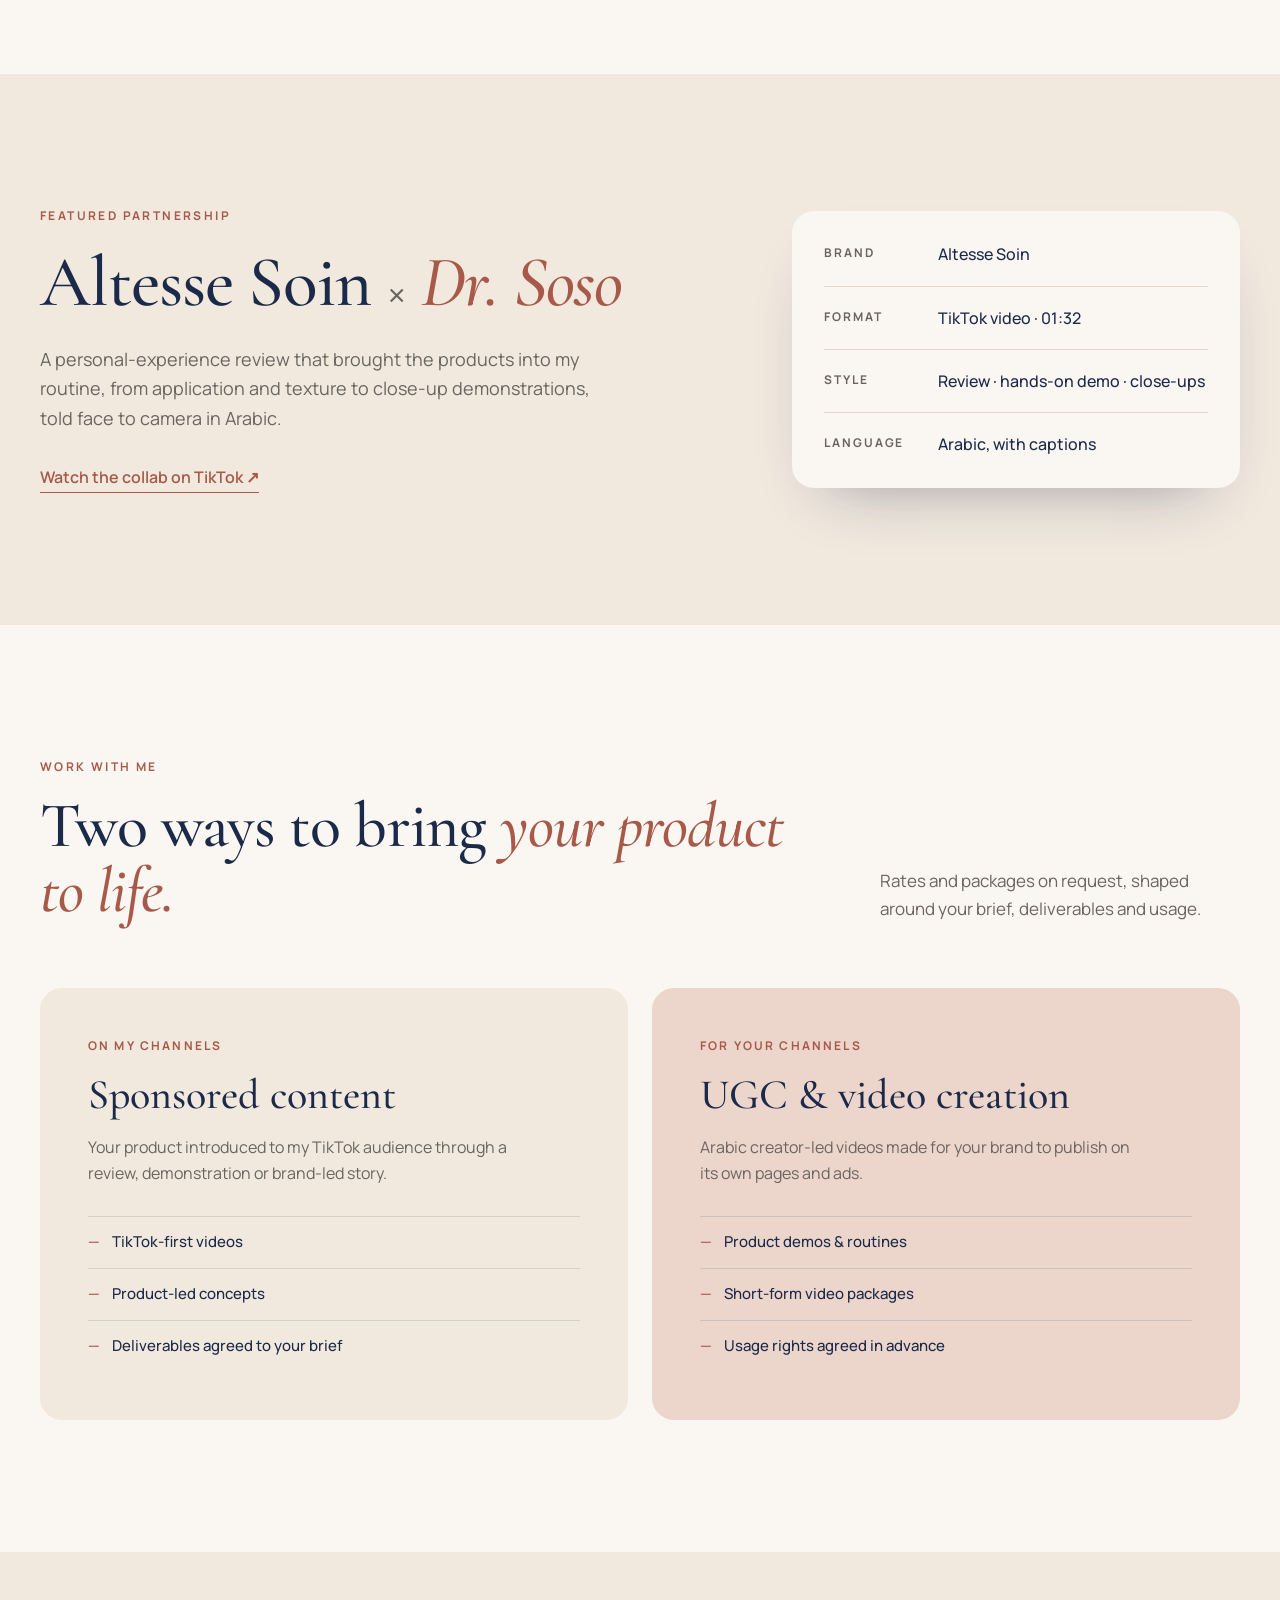
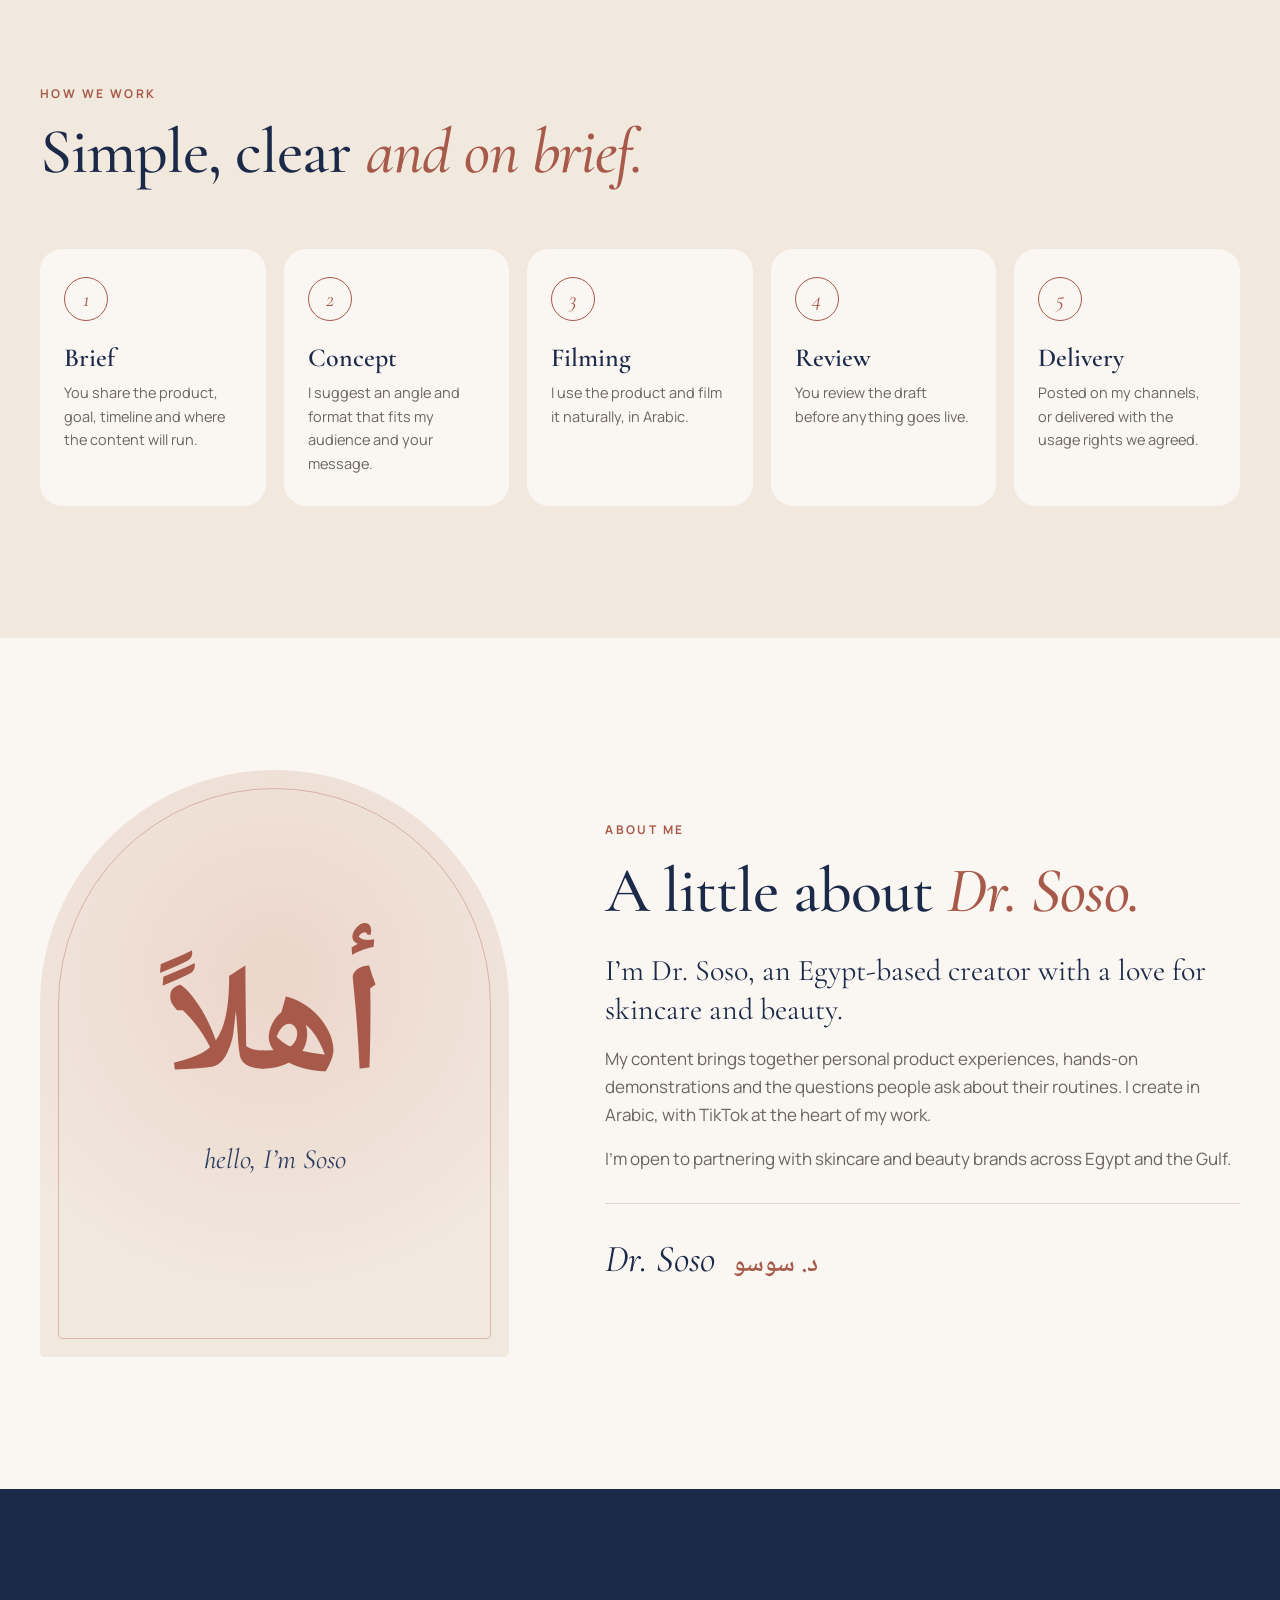
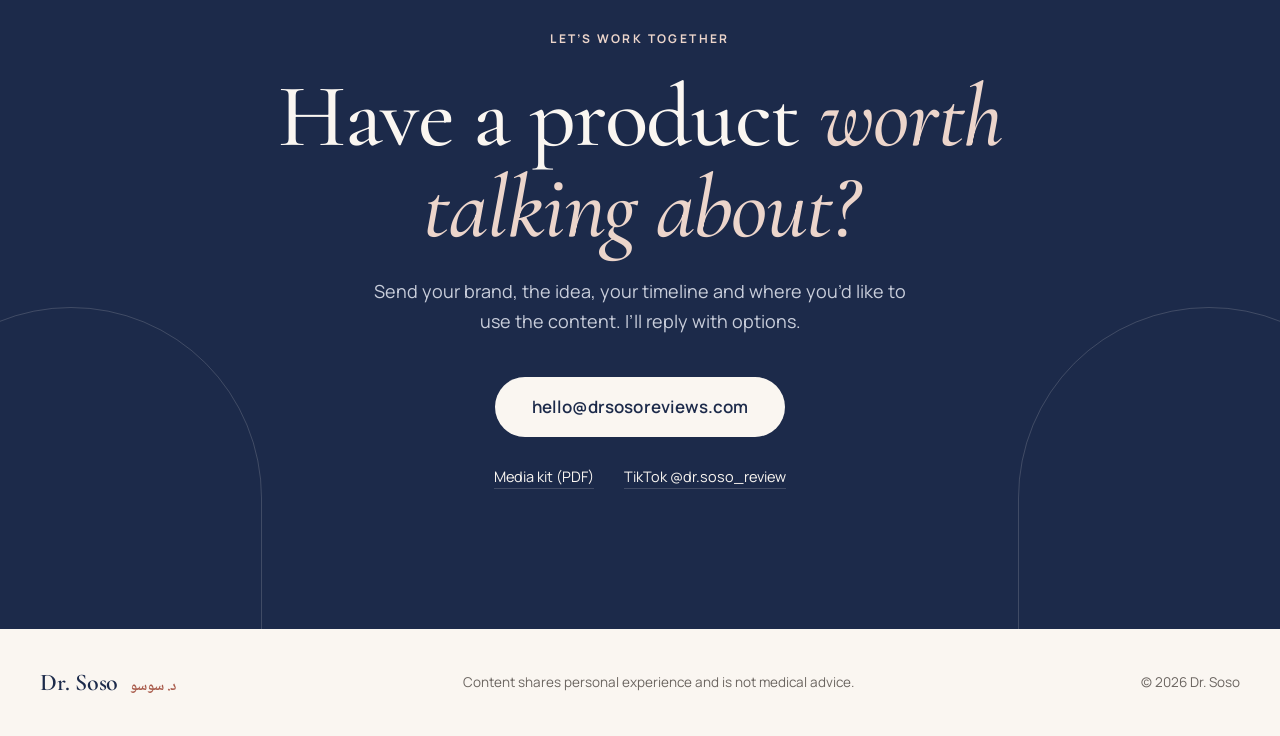
==== commit 9dddaa89: "Soft-luxury redesign with Arabic version and matching media kit Ivory/blush/navy palette, Cormorant " ====
--- a/index.html
+++ b/index.html
@@ -1,131 +1,243 @@
 <!doctype html>
-<html lang="en">
+<html lang="en" dir="ltr">
 <head>
   <meta charset="utf-8">
   <meta name="viewport" content="width=device-width, initial-scale=1">
-  <meta name="theme-color" content="#f7f4ee">
+  <meta name="theme-color" content="#faf6f1">
   <title>Dr. Soso — Arabic Skincare & Beauty Creator</title>
-  <meta name="description" content="Meet Dr. Soso, an Egypt-based dentist and Arabic skincare creator. Explore product reviews, demonstrations and brand collaboration opportunities.">
-  <meta property="og:title" content="Dr. Soso — Skincare, with a personal touch.">
-  <meta property="og:description" content="Arabic skincare reviews, hands-on demonstrations and beauty content. Explore selected work and collaboration opportunities.">
+  <meta name="description" content="Dr. Soso creates honest Arabic skincare and beauty reviews from Egypt. See selected work, verified TikTok results and ways to partner.">
+  <meta property="og:title" content="Dr. Soso — Real skin. Real routines. Real reviews.">
+  <meta property="og:description" content="Arabic skincare and beauty creator from Egypt. Selected work, verified results and brand partnerships.">
   <link rel="canonical" href="https://drsosoreviews.com/">
+  <link rel="alternate" hreflang="en" href="https://drsosoreviews.com/">
+  <link rel="alternate" hreflang="ar" href="https://drsosoreviews.com/ar/">
+  <link rel="alternate" hreflang="x-default" href="https://drsosoreviews.com/">
   <meta property="og:type" content="website">
   <meta property="og:url" content="https://drsosoreviews.com/">
   <meta property="og:image" content="https://drsosoreviews.com/assets/dr-soso-portrait.jpg">
   <meta property="og:image:alt" content="Dr. Soso outdoors in a blue hijab and floral blouse">
   <link rel="icon" href="assets/favicon.svg" type="image/svg+xml">
+  <link rel="preconnect" href="https://fonts.googleapis.com">
+  <link rel="preconnect" href="https://fonts.gstatic.com" crossorigin>
+  <link rel="stylesheet" href="https://fonts.googleapis.com/css2?family=Cormorant+Garamond:ital,wght@0,500;0,600;1,500;1,600&family=Manrope:wght@400;500;600;700&family=Noto+Naskh+Arabic:wght@500;600;700&family=IBM+Plex+Sans+Arabic:wght@400;500;600&display=swap">
   <link rel="stylesheet" href="styles.css">
+  <script>document.documentElement.classList.add('js')</script>
   <script src="script.js" defer></script>
 </head>
 <body>
   <a class="skip-link" href="#main">Skip to content</a>
+
   <header class="site-header">
     <div class="wrap header-inner">
-      <a class="wordmark" href="#" aria-label="Dr. Soso home">dr. soso<span class="brand-dot">.</span></a>
-      <nav aria-label="Main navigation">
-        <a href="#work">Selected work</a>
+      <a class="wordmark" href="#top" aria-label="Dr. Soso, home">Dr. Soso<span lang="ar" dir="rtl" aria-hidden="true">د. سوسو</span></a>
+      <nav aria-label="Main">
+        <a href="#work">Work</a>
+        <a href="#services">Services</a>
         <a href="#about">About</a>
-        <a class="nav-contact" href="#contact">Let’s collaborate <span aria-hidden="true">↗</span></a>
+        <a class="lang" href="ar/" lang="ar" hreflang="ar" data-lang-switch>العربية</a>
+        <a class="nav-cta" href="#contact">Work with me</a>
       </nav>
     </div>
   </header>
 
   <main id="main">
-    <section class="hero wrap" aria-labelledby="hero-title">
-      <div class="hero-copy">
-        <p class="eyebrow"><span class="small-star" aria-hidden="true">✳</span> Dentist. Creator. Skincare enthusiast.</p>
-        <h1 id="hero-title">Skincare, with<br>a <em>personal</em> touch.</h1>
-        <p class="hero-intro">I’m Dr. Soso. I create Arabic skincare reviews, product demonstrations and beauty content—with a place for real, personal experience.</p>
-        <div class="hero-actions">
-          <a class="button" href="#work">Explore my work <span aria-hidden="true">↘</span></a>
-          <a class="text-link" href="#contact">Work with me <span aria-hidden="true">↗</span></a>
-        </div>
-        <div class="hero-details"><span>Based in Egypt</span><span>Content in Arabic</span><span>Open to Arab-market briefs</span></div>
-      </div>
-      <div class="hero-visual">
-        <div class="photo-label"><span aria-hidden="true">✳</span> A face behind every review.</div>
-        <img class="hero-photo" src="assets/dr-soso-portrait.jpg" width="720" height="1280" alt="Dr. Soso outdoors in a blue hijab and floral blouse" fetchpriority="high">
-        <div class="photo-caption"><span>Meet your next creative partner</span><span lang="ar" dir="rtl">أهلاً، أنا د. سوسو</span></div>
-      </div>
-    </section>
-
-    <section class="proof-strip" aria-label="Creator snapshot">
-      <div class="wrap proof-inner">
-        <p><strong>40K</strong><span>TikTok followers</span></p>
-        <p><strong>199.7K</strong><span>Post views · 28 days</span></p>
-        <p><strong>697</strong><span>Shares · 28 days</span></p>
-        <a href="https://www.tiktok.com/@dr.soso_review" target="_blank" rel="noopener noreferrer">Find me on TikTok <span aria-hidden="true">↗</span><small>Views &amp; shares · 26 Aug–22 Sep 2026<br>Followers · 24 Sep 2026</small></a>
-      </div>
-    </section>
-
-    <section class="section wrap" id="work" aria-labelledby="work-title">
-      <div class="section-heading">
-        <div><p class="eyebrow">01 / Selected work</p><h2 id="work-title">Products in focus.<br><em>Personality</em> in every frame.</h2></div>
-        <p>A little of what I create: personal reviews, quick comparisons and answers to the questions my audience asks.</p>
-      </div>
-
-      <article class="featured-work">
-        <a class="video-cover featured-cover" href="https://www.tiktok.com/@dr.soso_review/video/7683558367930912007" data-video-id="7683558367930912007" data-video-title="Altesse Soin — skincare review" target="_blank" rel="noopener noreferrer" aria-label="Watch the Altesse Soin skincare review">
-          <img src="assets/altesse-review.jpg" width="576" height="1024" loading="lazy" alt="Dr. Soso holding an Altesse skincare bottle">
-          <span class="cover-top">Brand collaboration <span>01:32</span></span>
-          <span class="play-button" aria-hidden="true">▶</span>
-          <span class="cover-bottom">Watch the review <span aria-hidden="true">↗</span></span>
-        </a>
-        <div class="featured-copy">
-          <p class="eyebrow">Featured collaboration / Altesse Soin</p>
-          <h3>A skincare story,<br>told <em>first-hand.</em></h3>
-          <p>A personal-experience review bringing the products into the routine—from application and texture to close-up demonstrations.</p>
-          <ul class="tags" aria-label="Content features"><li>Product review</li><li>Hands-on demo</li><li>Arabic captions</li></ul>
-          <div class="project-note"><span>The format</span><p>Face-to-camera storytelling, product application and a closer look at the skincare experience.</p></div>
-          <a class="text-link" href="https://www.tiktok.com/@dr.soso_review/video/7683558367930912007" target="_blank" rel="noopener noreferrer">View original on TikTok <span aria-hidden="true">↗</span></a>
-        </div>
-      </article>
-
-      <div class="work-grid">
-        <article class="work-card">
-          <a class="video-cover" href="https://www.tiktok.com/@dr.soso_review/video/7680168750603128072" data-video-id="7680168750603128072" data-video-title="Affordable skincare alternatives" target="_blank" rel="noopener noreferrer" aria-label="Watch affordable skincare alternatives">
-            <img src="assets/skincare-comparison.jpg" width="576" height="1024" loading="lazy" alt="Dr. Soso with skincare product comparison graphics">
-            <span class="cover-top">Product comparison <span>00:20</span></span>
-            <span class="play-button" aria-hidden="true">▶</span>
-            <span class="cover-bottom">Watch the video <span aria-hidden="true">↗</span></span>
+    <section class="hero" id="top" aria-labelledby="hero-title">
+      <div class="wrap hero-grid">
+        <div class="hero-copy reveal">
+          <p class="kicker">Arabic skincare &amp; beauty creator · Egypt</p>
+          <h1 id="hero-title"><span>Real skin.</span> <span>Real routines.</span> <em>Real reviews.</em></h1>
+          <p class="lead">I’m Dr. Soso. I try skincare in my own routine and share honest, first-hand reviews in Arabic, for audiences across Egypt and the Gulf.</p>
+          <div class="actions">
+            <a class="btn btn-dark" href="mailto:hello@drsosoreviews.com?subject=Partnership%20Opportunity">Partner with me</a>
+            <a class="btn btn-line" href="#work">See my work</a>
+          </div>
+          <dl class="hero-proof">
+            <div><dt>Post views · 60 days</dt><dd>387.9K</dd></div>
+            <div><dt>Growth vs previous 60 days</dt><dd>+310%</dd></div>
+            <div><dt>TikTok followers</dt><dd>40K</dd></div>
+          </dl>
+          <p class="fine">TikTok analytics, 25 Jul–22 Sep 2026. Followers as of 24 Sep 2026.</p>
+        </div>
+        <figure class="hero-visual reveal">
+          <div class="arch"><img src="assets/dr-soso-portrait.jpg" width="720" height="1280" alt="Dr. Soso outdoors in a blue hijab and floral blouse" fetchpriority="high"></div>
+          <figcaption class="hello"><span lang="ar" dir="rtl">أهلاً، أنا د. سوسو</span></figcaption>
+        </figure>
+      </div>
+    </section>
+
+    <section class="section reel-section" id="work" aria-labelledby="work-title">
+      <div class="wrap">
+        <header class="head reveal">
+          <p class="kicker">Selected work</p>
+          <h2 id="work-title">Short, honest, <em>made to be watched.</em></h2>
+          <p>Original Arabic videos from my TikTok. Tap to play.</p>
+        </header>
+        <div class="reel">
+          <article class="clip reveal">
+            <a class="cover" href="https://www.tiktok.com/@dr.soso_review/video/7683558367930912007" data-video-id="7683558367930912007" data-video-title="Altesse Soin — skincare review" target="_blank" rel="noopener noreferrer" aria-label="Play the Altesse Soin skincare review">
+              <img src="assets/altesse-review.jpg" width="576" height="1024" loading="lazy" alt="Dr. Soso holding an Altesse skincare bottle">
+              <span class="badge">Brand partnership</span><span class="time">01:32</span><span class="play" aria-hidden="true"></span>
+            </a>
+            <h3>Altesse Soin, told first-hand</h3>
+            <p>Personal review · application · close-ups</p>
+          </article>
+          <article class="clip reveal">
+            <a class="cover" href="https://www.tiktok.com/@dr.soso_review/video/7680168750603128072" data-video-id="7680168750603128072" data-video-title="Affordable skincare alternatives" target="_blank" rel="noopener noreferrer" aria-label="Play the affordable skincare alternatives comparison">
+              <img src="assets/skincare-comparison.jpg" width="576" height="1024" loading="lazy" alt="Dr. Soso with skincare product comparison graphics">
+              <span class="badge">Comparison</span><span class="time">00:20</span><span class="play" aria-hidden="true"></span>
+            </a>
+            <h3>Same ingredient, different price</h3>
+            <p>Ingredient labels · prices · quick verdict</p>
+          </article>
+          <article class="clip reveal">
+            <a class="cover" href="https://www.tiktok.com/@dr.soso_review/video/7674702160294202632" data-video-id="7674702160294202632" data-video-title="My dermapen experience" target="_blank" rel="noopener noreferrer" aria-label="Play my dermapen experience">
+              <img src="assets/dermapen-review.jpg" width="576" height="1024" loading="lazy" alt="Dr. Soso demonstrating a dermapen device">
+              <span class="badge">131K views</span><span class="time">03:12</span><span class="play" aria-hidden="true"></span>
+            </a>
+            <h3>My dermapen experience</h3>
+            <p>Device demo · 131K views as of 24 Sep 2026</p>
+          </article>
+          <a class="clip clip-more reveal" href="https://www.tiktok.com/@dr.soso_review" target="_blank" rel="noopener noreferrer">
+            <span class="more-title">More on <em>TikTok</em></span>
+            <span class="more-handle">@dr.soso_review ↗</span>
           </a>
-          <div class="work-card-copy"><span class="work-index">02</span><div><h3>A little comparison.<br>A different perspective.</h3><p>A quick Arabic skincare comparison, using product graphics, ingredient labels and prices.</p></div></div>
-        </article>
-        <article class="work-card">
-          <a class="video-cover" href="https://www.tiktok.com/@dr.soso_review/video/7674702160294202632" data-video-id="7674702160294202632" data-video-title="My dermapen experience" target="_blank" rel="noopener noreferrer" aria-label="Watch Dr. Soso’s dermapen experience">
-            <img src="assets/dermapen-review.jpg" width="576" height="1024" loading="lazy" alt="Dr. Soso demonstrating a dermapen device">
-            <span class="cover-top">Dermapen experience <span>03:12</span></span>
-            <span class="play-button" aria-hidden="true">▶</span>
-            <span class="cover-bottom">Watch the video <span aria-hidden="true">↗</span></span>
-          </a>
-          <div class="work-card-copy"><span class="work-index">03</span><div><h3>My dermapen experience.<br>A closer look.</h3><p>A personal device demonstration with close-up visuals. 131K TikTok views as of 24 Sep 2026.</p></div></div>
-        </article>
-      </div>
-      <div class="work-footer"><p>Original Arabic content. A few selected examples from my TikTok.</p><a class="text-link" href="https://www.tiktok.com/@dr.soso_review" target="_blank" rel="noopener noreferrer">Explore more content <span aria-hidden="true">↗</span></a></div>
-    </section>
-
-    <section class="services-section" id="collaborate" aria-labelledby="services-title">
-      <div class="wrap section">
-        <div class="section-heading"><div><p class="eyebrow">02 / Let’s create together</p><h2 id="services-title">Your product.<br><em>My creative perspective.</em></h2></div><p>Whether you’re looking for a collaboration on my channels or content for yours, let’s find the right format.</p></div>
-        <div class="services-grid">
-          <article class="service-card"><span class="service-number">01</span><p class="eyebrow">For my channels</p><h3>Sponsored content</h3><p>Introduce your product through a review, demonstration or brand-led story created for my social channels.</p><ul><li>TikTok-first collaborations</li><li>Product-led concepts</li><li>Deliverables agreed to your brief</li></ul></article>
-          <article class="service-card"><span class="service-number">02</span><p class="eyebrow">For your channels</p><h3>UGC &amp; video creation</h3><p>Arabic creator-led videos delivered for your brand to publish, with a personal, hands-on approach.</p><ul><li>Product demos &amp; routines</li><li>Short-form video packages</li><li>Usage rights agreed in advance</li></ul></article>
-        </div>
-        <div class="services-footer"><p>Have a different idea? Let’s talk.<br><span>Rates depend on the brief, deliverables and usage.</span></p><a class="button button-light" href="#contact">Discuss a collaboration <span aria-hidden="true">↗</span></a></div>
-      </div>
-    </section>
-
-    <section class="section wrap about-section" id="about" aria-labelledby="about-title">
-      <div><p class="eyebrow">03 / A little about me</p><h2 id="about-title">A dentist by profession.<br>A creator with<br><em>a skincare curiosity.</em></h2></div>
-      <div class="about-copy"><p>I’m Dr. Soso, an Egypt-based dentist and content creator with an interest in skincare and beauty.</p><p>My content brings together personal product experiences, hands-on demonstrations and the questions people ask about their routines. I create in Arabic, with TikTok at the heart of my work.</p><p>I’m open to collaborating with skincare and beauty brands across the Arab world.</p><div class="about-signature">Dr. Soso <span lang="ar" dir="rtl">د. سوسو</span></div></div>
-    </section>
-
-    <section class="contact-section" id="contact" aria-labelledby="contact-title">
-      <div class="wrap contact-inner"><p class="eyebrow">A good collaboration starts with a conversation.</p><h2 id="contact-title">Let’s make something<br><em>worth watching.</em></h2><p>Have a product or campaign in mind? Send me your brand name, the idea, your timeline and where you’d like to use the content.</p><a class="button" href="mailto:hello@drsosoreviews.com">Email Dr. Soso <span aria-hidden="true">↗</span></a><p class="contact-handle"><a href="mailto:hello@drsosoreviews.com">hello@drsosoreviews.com</a> · <a href="https://www.tiktok.com/@dr.soso_review" target="_blank" rel="noopener noreferrer">@dr.soso_review on TikTok</a></p><p class="contact-handle"><a class="text-link" href="assets/dr-soso-media-kit.pdf" download>Download media kit (PDF)</a></p></div>
+        </div>
+      </div>
+    </section>
+
+    <section class="numbers" aria-labelledby="numbers-title">
+      <div class="wrap">
+        <div class="numbers-head reveal">
+          <h2 id="numbers-title">The last 60 days, <em>in numbers.</em></h2>
+          <p>TikTok analytics, 25 Jul–22 Sep 2026. Views are total post views, not unique reach.</p>
+        </div>
+        <dl class="numbers-grid reveal">
+          <div><dt>Post views</dt><dd>387.9K</dd></div>
+          <div><dt>Views vs previous 60 days</dt><dd>+310%</dd></div>
+          <div><dt>Likes</dt><dd>6.7K</dd></div>
+          <div><dt>Shares</dt><dd>1.2K</dd></div>
+          <div><dt>Comments</dt><dd>406</dd></div>
+          <div><dt>Followers · 24 Sep 2026</dt><dd>40K</dd></div>
+        </dl>
+      </div>
+    </section>
+
+    <section class="section" aria-labelledby="pillars-title">
+      <div class="wrap">
+        <header class="head reveal">
+          <p class="kicker">What I create</p>
+          <h2 id="pillars-title">Four kinds of stories <em>my audience comes back for.</em></h2>
+        </header>
+        <ol class="pillars">
+          <li class="reveal"><span class="num">01</span><h3>Honest reviews</h3><p>Products tried in my own routine, with texture, application and a clear personal verdict.</p><a href="https://www.tiktok.com/@dr.soso_review/video/7683558367930912007" target="_blank" rel="noopener noreferrer">See an example ↗</a></li>
+          <li class="reveal"><span class="num">02</span><h3>Ingredients &amp; prices</h3><p>Side-by-side comparisons that read the label and help people spend smarter.</p><a href="https://www.tiktok.com/@dr.soso_review/video/7680168750603128072" target="_blank" rel="noopener noreferrer">See an example ↗</a></li>
+          <li class="reveal"><span class="num">03</span><h3>Beauty devices</h3><p>Close-up demonstrations of tools and devices, shown step by step.</p><a href="https://www.tiktok.com/@dr.soso_review/video/7674702160294202632" target="_blank" rel="noopener noreferrer">See an example ↗</a></li>
+          <li class="reveal"><span class="num">04</span><h3>Your questions</h3><p>Face-to-camera answers to the routine questions my followers send me.</p><a href="https://www.tiktok.com/@dr.soso_review" target="_blank" rel="noopener noreferrer">See on TikTok ↗</a></li>
+        </ol>
+      </div>
+    </section>
+
+    <section class="section section-sand" aria-labelledby="case-title">
+      <div class="wrap case">
+        <div class="case-copy reveal">
+          <p class="kicker">Featured partnership</p>
+          <h2 id="case-title">Altesse Soin <span class="x">×</span> <em>Dr. Soso</em></h2>
+          <p>A personal-experience review that brought the products into my routine, from application and texture to close-up demonstrations, told face to camera in Arabic.</p>
+          <a class="link" href="https://www.tiktok.com/@dr.soso_review/video/7683558367930912007" target="_blank" rel="noopener noreferrer">Watch the collab on TikTok ↗</a>
+        </div>
+        <dl class="case-facts reveal">
+          <div><dt>Brand</dt><dd>Altesse Soin</dd></div>
+          <div><dt>Format</dt><dd>TikTok video · 01:32</dd></div>
+          <div><dt>Style</dt><dd>Review · hands-on demo · close-ups</dd></div>
+          <div><dt>Language</dt><dd>Arabic, with captions</dd></div>
+        </dl>
+      </div>
+      <!-- Trust slots: fill in and remove `hidden` once real brand logos or a brand quote are confirmed. -->
+      <div class="wrap trust" hidden>
+        <ul class="logos" aria-label="Brands I’ve partnered with"></ul>
+        <blockquote class="quote"><p></p><footer></footer></blockquote>
+      </div>
+    </section>
+
+    <section class="section" id="services" aria-labelledby="services-title">
+      <div class="wrap">
+        <header class="head reveal">
+          <p class="kicker">Work with me</p>
+          <h2 id="services-title">Two ways to bring <em>your product to life.</em></h2>
+          <p>Rates and packages on request, shaped around your brief, deliverables and usage.</p>
+        </header>
+        <div class="services">
+          <article class="service reveal">
+            <p class="for">On my channels</p>
+            <h3>Sponsored content</h3>
+            <p>Your product introduced to my TikTok audience through a review, demonstration or brand-led story.</p>
+            <ul><li>TikTok-first videos</li><li>Product-led concepts</li><li>Deliverables agreed to your brief</li></ul>
+          </article>
+          <article class="service reveal">
+            <p class="for">For your channels</p>
+            <h3>UGC &amp; video creation</h3>
+            <p>Arabic creator-led videos made for your brand to publish on its own pages and ads.</p>
+            <ul><li>Product demos &amp; routines</li><li>Short-form video packages</li><li>Usage rights agreed in advance</li></ul>
+          </article>
+        </div>
+      </div>
+    </section>
+
+    <section class="section section-sand" aria-labelledby="process-title">
+      <div class="wrap">
+        <header class="head reveal">
+          <p class="kicker">How we work</p>
+          <h2 id="process-title">Simple, clear <em>and on brief.</em></h2>
+        </header>
+        <ol class="process">
+          <li class="reveal"><span>1</span><h3>Brief</h3><p>You share the product, goal, timeline and where the content will run.</p></li>
+          <li class="reveal"><span>2</span><h3>Concept</h3><p>I suggest an angle and format that fits my audience and your message.</p></li>
+          <li class="reveal"><span>3</span><h3>Filming</h3><p>I use the product and film it naturally, in Arabic.</p></li>
+          <li class="reveal"><span>4</span><h3>Review</h3><p>You review the draft before anything goes live.</p></li>
+          <li class="reveal"><span>5</span><h3>Delivery</h3><p>Posted on my channels, or delivered with the usage rights we agreed.</p></li>
+        </ol>
+      </div>
+    </section>
+
+    <section class="section" id="about" aria-labelledby="about-title">
+      <div class="wrap about">
+        <!-- Photo slot: replace .greeting with an .arch photo once new portraits arrive. -->
+        <div class="greeting reveal" aria-hidden="true">
+          <span class="greeting-ar" lang="ar" dir="rtl">أهلاً</span>
+          <span class="greeting-en">hello, I’m Soso</span>
+        </div>
+        <div class="about-copy reveal">
+          <p class="kicker">About me</p>
+          <h2 id="about-title">A little about <em>Dr. Soso.</em></h2>
+          <p class="big">I’m Dr. Soso, an Egypt-based creator with a love for skincare and beauty.</p>
+          <p>My content brings together personal product experiences, hands-on demonstrations and the questions people ask about their routines. I create in Arabic, with TikTok at the heart of my work.</p>
+          <p>I’m open to partnering with skincare and beauty brands across Egypt and the Gulf.</p>
+          <p class="sign"><span>Dr. Soso</span><span lang="ar" dir="rtl">د. سوسو</span></p>
+        </div>
+      </div>
+    </section>
+
+    <section class="contact" id="contact" aria-labelledby="contact-title">
+      <div class="wrap contact-inner reveal">
+        <p class="kicker">Let’s work together</p>
+        <h2 id="contact-title">Have a product <em>worth talking about?</em></h2>
+        <p>Send your brand, the idea, your timeline and where you’d like to use the content. I’ll reply with options.</p>
+        <a class="btn btn-light" href="mailto:hello@drsosoreviews.com?subject=Partnership%20Opportunity">hello@drsosoreviews.com</a>
+        <ul class="contact-links">
+          <li><a href="assets/dr-soso-media-kit.pdf" download>Media kit (PDF)</a></li>
+          <li><a href="https://www.tiktok.com/@dr.soso_review" target="_blank" rel="noopener noreferrer">TikTok @dr.soso_review</a></li>
+        </ul>
+      </div>
     </section>
   </main>
 
-  <footer class="site-footer wrap"><a class="wordmark" href="#">dr. soso<span class="brand-dot">.</span></a><p>Arabic content. A personal perspective.</p><span>© <span id="year">2026</span> Dr. Soso</span></footer>
+  <footer class="site-footer">
+    <div class="wrap footer-inner">
+      <a class="wordmark" href="#top">Dr. Soso<span lang="ar" dir="rtl" aria-hidden="true">د. سوسو</span></a>
+      <p>Content shares personal experience and is not medical advice.</p>
+      <p>© <span id="year">2026</span> Dr. Soso</p>
+    </div>
+  </footer>
 
   <dialog class="video-dialog" aria-labelledby="video-title">
     <div class="dialog-header"><h2 id="video-title">Selected video</h2><button class="close-dialog" type="button" aria-label="Close video">✕</button></div>
--- a/styles.css
+++ b/styles.css
@@ -1,18 +1,335 @@
-@import url('https://fonts.googleapis.com/css2?family=DM+Sans:wght@400;500;600;700&family=Manrope:wght@400;500;600;700;800&display=swap');
-
-:root{--paper:#f7f4ee;--ink:#282e29;--muted:#62685f;--rose:#a44257;--line:#dcded3;--soft:#e9ecdf;--serif:Georgia,'Times New Roman',serif;--sans:'DM Sans',sans-serif;--display:'Manrope',sans-serif}
-*{box-sizing:border-box}html{scroll-behavior:smooth;scroll-padding-top:100px}body{margin:0;background:var(--paper);color:var(--ink);font-family:var(--sans);font-size:16px;line-height:1.65}body.modal-open{overflow:hidden}a{color:inherit;text-decoration:none}button{font:inherit}img{display:block;max-width:100%}h1,h2,h3,p{margin:0}h1,h2,h3{font-family:var(--display);font-weight:500;line-height:1.12;letter-spacing:-.055em}em{font-family:var(--serif);font-weight:400;letter-spacing:-.055em}a,button{-webkit-tap-highlight-color:transparent}a:focus-visible,button:focus-visible{outline:3px solid var(--rose);outline-offset:6px}::selection{background:#e7bec6}.wrap{width:min(1200px,calc(100% - 96px));margin-inline:auto}.section{padding-block:110px}.eyebrow{font-size:10px;font-weight:700;letter-spacing:.17em;text-transform:uppercase;line-height:1.7}.skip-link{position:fixed;left:16px;top:-100px;background:var(--ink);color:#fff;padding:12px;z-index:100}.skip-link:focus{top:12px}.site-header{background:var(--paper);border-bottom:1px solid var(--line)}.header-inner{display:flex;justify-content:space-between;align-items:center;height:90px}.wordmark{font-family:var(--display);font-size:29px;font-weight:800;letter-spacing:-.07em;white-space:nowrap}.brand-dot{color:var(--rose)}nav{display:flex;gap:34px;align-items:center;font-size:12px}nav>a:not(.nav-contact):hover{color:var(--rose)}.nav-contact{padding:11px 19px;border:1px solid var(--ink);border-radius:4px}.nav-contact span{margin-left:12px}
-.hero{display:grid;grid-template-columns:1.2fr 1fr;gap:66px;align-items:center;padding-block:68px 78px}.hero-copy>.eyebrow{display:flex;align-items:center;gap:10px}.small-star{font-size:21px;color:var(--rose)}h1{font-size:clamp(44px,4.7vw,69px);margin-block:24px}h1 em{color:var(--rose)}.hero-intro{max-width:430px;font-size:15px;color:var(--muted);line-height:1.85}.hero-actions{display:flex;align-items:center;gap:28px;margin-top:30px}.button{display:inline-flex;justify-content:center;align-items:center;gap:28px;background:var(--ink);color:var(--paper);padding:15px 24px;font-size:12px;font-weight:600;border:1px solid var(--ink);border-radius:3px;transition:background .2s}.button:hover{background:var(--rose);border-color:var(--rose)}.button span{font-size:20px;line-height:1}.text-link{font-size:12px;font-weight:600;border-bottom:1px solid currentColor;padding-bottom:5px;display:inline-flex;align-items:center;gap:18px}.text-link:hover{color:var(--rose)}.hero-details{display:flex;flex-wrap:wrap;gap:6px 16px;font-size:10px;color:var(--muted);margin-top:38px}.hero-details span+span::before{content:'·';margin-right:14px}.hero-visual{position:relative;padding:16px 0 0 18px}.hero-visual::before{content:'';position:absolute;inset:0 20px 20px 0;border:1px solid #c8cbbb;border-radius:180px 180px 8px 8px;z-index:-1}.hero-photo{width:100%;height:490px;object-fit:cover;object-position:center 40%;border-radius:170px 170px 5px 5px}.photo-label{position:absolute;top:48px;left:-24px;background:var(--paper);border:1px solid var(--line);padding:9px 15px;display:flex;align-items:center;gap:10px;font-size:10px;z-index:1;transform:rotate(-5deg)}.photo-label span{font-size:20px;color:var(--rose)}.photo-caption{display:flex;justify-content:space-between;align-items:center;margin-top:15px;font-size:10px;color:var(--muted);gap:12px}.photo-caption [lang=ar]{font-size:16px;color:var(--ink)}
-.proof-strip{background:var(--soft);border-block:1px solid var(--line)}.proof-inner{display:grid;grid-template-columns:1fr 1fr 1fr 1.3fr;gap:30px;align-items:center;padding-block:30px}.proof-inner p{display:flex;flex-direction:column;border-right:1px solid #cdd1c1}.proof-inner strong{font-family:var(--display);font-size:32px;line-height:1.2;font-weight:500;letter-spacing:-.04em}.proof-inner p>span{font-size:10px;color:var(--muted);margin-top:7px}.proof-inner>a{font-size:12px;justify-self:end}.proof-inner>a>span{margin-left:20px}.proof-inner small{display:block;font-size:9px;color:var(--muted);margin-top:10px}
-.section-heading{display:flex;justify-content:space-between;gap:50px;align-items:end;margin-bottom:48px}.section-heading h2{font-size:clamp(32px,3.35vw,48px);margin-top:16px}.section-heading>p{max-width:290px;font-size:13px;color:var(--muted)}.featured-work{display:grid;grid-template-columns:.85fr 1.15fr;border:1px solid var(--line);background:#eeeee5;border-radius:8px;overflow:hidden}.video-cover{position:relative;display:block;overflow:hidden;isolation:isolate;background:#383e35}.video-cover img{width:100%;height:100%;object-fit:cover;transition:transform .4s}.video-cover:hover img{transform:scale(1.025)}.video-cover::after{content:'';position:absolute;inset:0;background:linear-gradient(180deg,rgba(0,0,0,.45),transparent 27%,transparent 65%,rgba(0,0,0,.58));pointer-events:none}.featured-cover{height:540px}.cover-top,.cover-bottom{position:absolute;left:22px;right:22px;display:flex;justify-content:space-between;gap:12px;color:#fff;font-size:10px;font-weight:500;z-index:1}.cover-top{top:20px}.cover-top>span{background:#282e29b3;border-radius:3px;padding:1px 6px}.cover-bottom{bottom:22px;font-size:12px}.play-button{position:absolute;inset:50% auto auto 50%;transform:translate(-50%,-50%);display:grid;place-items:center;width:64px;height:64px;border:1px solid #ffffffa6;border-radius:50%;background:#f7f4eee8;color:var(--ink);padding-left:3px;font-size:18px;z-index:1}.featured-copy{padding:58px 55px;align-self:center}.featured-copy>.eyebrow{color:var(--rose)}.featured-copy h3{font-size:42px;margin-block:22px}.featured-copy>p:not(.eyebrow){font-size:14px;color:var(--muted)}.tags{display:flex;flex-wrap:wrap;gap:8px;padding:0;list-style:none;margin:24px 0}.tags li{border:1px solid #ccd0c1;border-radius:30px;padding:5px 12px;font-size:10px}.project-note{border-top:1px solid #d3d6c7;padding-top:18px;margin-bottom:24px}.project-note>span{font-size:10px;font-weight:700;text-transform:uppercase;letter-spacing:.12em}.project-note p{font-size:12px;color:var(--muted);margin-top:7px}.work-grid{display:grid;grid-template-columns:1fr 1fr;gap:30px;margin-top:30px}.work-card .video-cover{height:450px;border-radius:7px}.work-card img{object-position:50% 35%}.work-card-copy{display:flex;gap:18px;margin-top:22px}.work-index{font-size:11px;color:var(--rose);padding-top:4px}.work-card h3{font-size:25px;letter-spacing:-.04em}.work-card p{font-size:13px;color:var(--muted);margin-top:12px;max-width:390px}.work-footer{display:flex;justify-content:space-between;gap:24px;align-items:center;border-top:1px solid var(--line);margin-top:44px;padding-top:22px}.work-footer p{font-size:11px;color:var(--muted)}
-.services-section{background:var(--ink);color:var(--paper)}.services-section .section-heading>p{color:#c3c8bd}.services-section .eyebrow{color:#d7bfba}.services-grid{display:grid;grid-template-columns:1fr 1fr;gap:24px}.service-card{position:relative;border:1px solid #545a51;border-radius:6px;padding:38px}.service-number{position:absolute;right:30px;top:28px;font:italic 42px var(--serif);color:#858d7e}.service-card h3{font-size:31px;margin:26px 0 18px}.service-card>p:not(.eyebrow){font-size:13px;color:#c3c8bd;max-width:380px}.service-card ul{list-style:none;padding:0;margin:26px 0 0;font-size:12px}.service-card li{padding:8px 0;border-top:1px solid #485044}.service-card li::before{content:'↗';margin-right:10px;color:#d7bfba}.services-footer{display:flex;justify-content:space-between;align-items:center;gap:24px;margin-top:34px}.services-footer p{font-size:13px}.services-footer p span{font-size:11px;color:#c3c8bd}.button-light{background:var(--paper);color:var(--ink);border-color:var(--paper)}.button-light:hover{color:white}
-.about-section{display:grid;grid-template-columns:1.1fr 1fr;gap:90px}.about-section h2{font-size:40px;margin-top:20px}.about-copy p{font-size:14px;color:var(--muted);margin-bottom:19px}.about-copy p:first-child{font-size:17px;color:var(--ink)}.about-signature{font-family:var(--serif);font-style:italic;font-size:29px;margin-top:28px}.about-signature span{font-size:20px;margin-left:22px;color:var(--rose)}.contact-section{background:#e9dfd7;border-block:1px solid #ded1c8;text-align:center;padding-block:86px}.contact-inner h2{font-size:clamp(38px,5vw,64px);margin-block:24px}.contact-inner h2 em{color:var(--rose)}.contact-inner>p:not(.eyebrow){max-width:480px;margin-inline:auto;color:var(--muted);font-size:13px}.contact-inner .button{margin-top:28px}.contact-inner .contact-handle{font-size:10px!important;margin-top:18px}.site-footer{padding-block:30px;display:flex;justify-content:space-between;align-items:center;gap:20px}.site-footer .wordmark{font-size:24px}.site-footer p,.site-footer>span{font-size:10px;color:var(--muted)}
-.video-dialog{background:var(--paper);color:var(--ink);border:1px solid var(--line);border-radius:12px;padding:20px;width:min(430px,calc(100% - 24px));max-height:92dvh;overflow:auto}.video-dialog::backdrop{background:#10150fe6;backdrop-filter:blur(6px)}.dialog-header{display:flex;align-items:center;justify-content:space-between;gap:15px;margin-bottom:16px}.dialog-header h2{font-family:var(--sans);font-size:15px;line-height:1.4;letter-spacing:0}.close-dialog{border:1px solid var(--line);background:transparent;color:var(--ink);border-radius:50%;width:36px;height:36px;flex-shrink:0;cursor:pointer}.video-player{aspect-ratio:9/16;max-height:64dvh;background:#171b17;border-radius:5px;overflow:hidden}.video-player iframe{display:block;width:100%;height:100%;border:0}.player-help{font-size:11px;color:var(--muted);margin-top:14px}.player-help a{text-decoration:underline;color:var(--ink)}
-.contact-inner>p:not(.eyebrow){color:#535a51}
-.hero .hero-photo{object-position:center top}
-@media(min-width:1450px){.hero-photo{height:550px}.hero{padding-block:85px}}
-@media(max-width:1000px){.wrap{width:calc(100% - 56px)}.hero{gap:35px}.hero-photo{height:440px}.hero-details{gap:6px 10px}.hero-details span+span::before{margin-right:8px}.featured-copy{padding:32px}.featured-copy h3{font-size:35px}.section{padding-block:80px}.about-section{gap:40px}.about-section h2{font-size:35px}.work-card .video-cover{height:410px}.proof-inner{gap:20px}}
-@media(max-width:700px){.wrap{width:calc(100% - 40px)}.header-inner{height:74px}.wordmark{font-size:25px}nav{gap:16px}nav>a:not(.nav-contact){display:none}.nav-contact{font-size:10px;padding:9px 12px}.hero{grid-template-columns:1fr;gap:38px;padding-block:42px}.hero h1{font-size:clamp(40px,9.5vw,63px)}.hero-intro{max-width:460px}.hero-actions{gap:24px}.hero-details{margin-top:26px;font-size:9px}.hero-visual{width:min(100%,440px);justify-self:center;padding-left:12px}.hero-photo{height:440px;object-position:center 35%}.photo-label{left:-5px;top:40px}.proof-inner{grid-template-columns:1fr 1fr;gap:22px;padding-block:25px}.proof-inner strong{font-size:28px}.proof-inner p:nth-child(2){border:0}.proof-inner>a{justify-self:start;font-size:11px}.proof-inner>a>span{margin-left:6px}.proof-inner small{font-size:8px}.proof-language strong{font-size:24px}.section{padding-block:65px}.section-heading{display:block;margin-bottom:30px}.section-heading h2{font-size:35px}.section-heading>p{margin-top:20px;max-width:400px}.featured-work{grid-template-columns:1fr}.featured-cover{height:490px}.featured-copy{padding:30px 25px}.featured-copy h3{font-size:37px}.work-grid{gap:30px;grid-template-columns:1fr}.work-card .video-cover{height:470px}.work-card img{object-position:50% 40%}.work-card h3{font-size:26px}.work-footer{align-items:start;flex-direction:column;gap:16px}.services-grid{grid-template-columns:1fr;gap:18px}.service-card{padding:30px 25px}.service-card h3{font-size:29px}.services-footer{align-items:start;flex-direction:column;gap:22px}.about-section{grid-template-columns:1fr;gap:30px}.about-section h2{font-size:36px}.contact-section{padding-block:65px}.contact-inner>.eyebrow{font-size:9px}.contact-inner h2{font-size:43px}.site-footer{flex-wrap:wrap;gap:15px}.site-footer p{display:none}.photo-caption{font-size:9px}}
-@media(max-width:360px){.wrap{width:calc(100% - 32px)}.hero-actions{gap:17px}.button{padding:14px 18px;gap:18px}.hero-photo{height:400px}.hero-details span+span::before{display:none}.hero-details{gap:5px 12px}.featured-cover,.work-card .video-cover{height:420px}.section-heading h2{font-size:31px}.contact-inner h2{font-size:37px}}
-@media(prefers-reduced-motion:reduce){html{scroll-behavior:auto}*,*::before,*::after{transition:none!important;animation:none!important}}
-@media print{body{background:#fff;font-size:10pt}.wrap{width:100%}.site-header,.hero-actions,.hero-details,.photo-label,.play-button,.services-footer .button,.video-dialog,.skip-link{display:none!important}.hero{gap:30px;padding-block:20px;grid-template-columns:1.2fr 1fr}h1{font-size:32pt}.hero-photo{height:220px}.section{padding-block:25px}.proof-inner{padding-block:15px}.featured-work{grid-template-columns:1fr 1.4fr}.featured-cover{height:260px}.featured-copy{padding:20px}.featured-copy h3{font-size:23pt}.work-grid{grid-template-columns:1fr 1fr}.work-card .video-cover{height:230px}.services-section{background:#fff;color:#222}.services-section .eyebrow,.services-section p,.service-card>p:not(.eyebrow){color:#333!important}.services-grid{grid-template-columns:1fr 1fr}.service-card{padding:20px}.contact-section{padding-block:25px;background:#fff}.contact-inner h2{font-size:28pt}.service-card,.work-card,.featured-work,.about-section{break-inside:avoid}.cover-top,.cover-bottom{display:none}.site-footer{padding-block:15px}.hero-visual::before{display:none}}
+/* Dr. Soso — soft luxury beauty. Ivory, sand and blush, rose-clay accent, deep navy ink.
+   Uses logical properties so the Arabic (RTL) page shares this file. */
+:root {
+  --ivory: #faf6f1;
+  --sand: #f1e8de;
+  --sand-2: #e8dccf;
+  --blush: #ecd5cb;
+  --clay: #a85a4a;
+  --clay-deep: #8e4637;
+  --navy: #1c2a4a;
+  --navy-2: #2d3d61;
+  --muted: #6b6560;
+  --line: #e2d7cb;
+  --line-dark: rgba(250, 246, 241, .16);
+  --periwinkle: #b8c7ea;
+  --display: 'Cormorant Garamond', 'Times New Roman', serif;
+  --sans: 'Manrope', 'Helvetica Neue', Arial, sans-serif;
+  --display-ar: 'Noto Naskh Arabic', 'Geeza Pro', serif;
+  --sans-ar: 'IBM Plex Sans Arabic', 'Geeza Pro', sans-serif;
+  --r: 22px;
+  --arch: 999px 999px var(--r) var(--r);
+  --shadow: 0 30px 60px -36px rgba(28, 42, 74, .45);
+}
+
+* { box-sizing: border-box; }
+html { scroll-behavior: smooth; scroll-padding-top: 90px; }
+body { margin: 0; background: var(--ivory); color: var(--navy); font-family: var(--sans); font-size: 16px; line-height: 1.65; -webkit-font-smoothing: antialiased; }
+body::before { content: ''; position: fixed; inset: 0; pointer-events: none; z-index: 100; opacity: .035; background-image: url("data:image/svg+xml,%3Csvg xmlns='http://www.w3.org/2000/svg' width='160' height='160'%3E%3Cfilter id='n'%3E%3CfeTurbulence type='fractalNoise' baseFrequency='.9' numOctaves='2' stitchTiles='stitch'/%3E%3C/filter%3E%3Crect width='100%25' height='100%25' filter='url(%23n)'/%3E%3C/svg%3E"); }
+body.modal-open { overflow: hidden; }
+a { color: inherit; text-decoration: none; }
+button { font: inherit; }
+img { display: block; max-width: 100%; height: auto; }
+h1, h2, h3, p, dl, dd, figure, ol, ul, blockquote { margin: 0; }
+h1, h2 { font-family: var(--display); font-weight: 500; line-height: 1.02; letter-spacing: -.015em; }
+h3 { font-family: var(--display); font-weight: 600; font-size: 26px; line-height: 1.15; }
+em { font-style: italic; color: var(--clay); }
+[lang=ar] { font-family: var(--display-ar); letter-spacing: 0; }
+::selection { background: var(--blush); }
+a:focus-visible, button:focus-visible { outline: 2px solid var(--clay); outline-offset: 4px; border-radius: 4px; }
+.skip-link { position: fixed; inset-inline-start: 16px; top: -100px; background: var(--navy); color: var(--ivory); padding: 12px 16px; border-radius: 8px; z-index: 200; }
+.skip-link:focus { top: 12px; }
+
+.wrap { width: min(1220px, calc(100% - 80px)); margin-inline: auto; }
+.section { padding-block: 132px; }
+.section-sand { background: var(--sand); }
+.kicker { font-size: 12px; font-weight: 700; letter-spacing: .2em; text-transform: uppercase; color: var(--clay); }
+.fine { font-size: 12.5px; color: var(--muted); }
+
+/* Buttons */
+.btn { display: inline-flex; align-items: center; justify-content: center; min-height: 54px; padding: 0 30px; border-radius: 999px; font-size: 15px; font-weight: 600; letter-spacing: .01em; border: 1px solid transparent; transition: background .25s, color .25s, border-color .25s; }
+.btn-dark { background: var(--navy); color: var(--ivory); }
+.btn-dark:hover { background: var(--clay); }
+.btn-line { border-color: var(--navy); }
+.btn-line:hover { background: var(--navy); color: var(--ivory); }
+.btn-light { background: var(--ivory); color: var(--navy); }
+.btn-light:hover { background: var(--blush); }
+.link { display: inline-flex; gap: 8px; font-weight: 600; color: var(--clay); border-bottom: 1px solid currentColor; padding-bottom: 2px; }
+.link:hover { color: var(--clay-deep); }
+
+/* Header */
+.site-header { position: sticky; top: 0; z-index: 50; background: rgba(250, 246, 241, .88); backdrop-filter: blur(14px); border-bottom: 1px solid var(--line); }
+.header-inner { display: flex; align-items: center; justify-content: space-between; height: 78px; }
+.wordmark { display: inline-flex; align-items: baseline; gap: 12px; font-family: var(--display); font-size: 30px; font-weight: 600; letter-spacing: -.01em; white-space: nowrap; }
+.wordmark [lang=ar] { font-size: 18px; font-weight: 600; color: var(--clay); }
+nav { display: flex; align-items: center; gap: 32px; font-size: 14.5px; font-weight: 500; }
+nav > a:not(.nav-cta):hover { color: var(--clay); }
+.lang { font-family: var(--sans-ar); font-size: 15px; padding: 6px 14px; border: 1px solid var(--line); border-radius: 999px; }
+.lang:hover { border-color: var(--clay); }
+.nav-cta { background: var(--navy); color: var(--ivory); padding: 11px 22px; border-radius: 999px; }
+.nav-cta:hover { background: var(--clay); }
+
+/* Hero */
+.hero { padding-block: 64px 112px; overflow: hidden; }
+.hero-grid { display: grid; grid-template-columns: 1.1fr .9fr; gap: 88px; align-items: center; }
+h1 { font-size: clamp(54px, 6.6vw, 100px); margin-block: 26px 28px; }
+h1 span, h1 em { display: block; }
+.lead { max-width: 520px; font-size: 19px; color: var(--muted); }
+.actions { display: flex; flex-wrap: wrap; gap: 14px; margin-top: 40px; }
+.hero-proof { display: flex; flex-wrap: wrap; gap: 0; margin-top: 56px; padding-top: 26px; border-top: 1px solid var(--line); }
+.hero-proof > div { display: flex; flex-direction: column-reverse; padding-inline-end: 36px; }
+.hero-proof > div + div { padding-inline-start: 36px; border-inline-start: 1px solid var(--line); }
+.hero-proof dd, .numbers-grid dd, .more-title { font-variant-numeric: lining-nums; }
+.hero-proof dd { font-family: var(--display); font-size: 46px; font-weight: 500; line-height: 1; }
+.hero-proof dt { font-size: 12.5px; color: var(--muted); margin-top: 8px; }
+.hero-proof + .fine { margin-top: 18px; }
+
+.hero-visual { position: relative; padding-block-end: 30px; }
+.arch { position: relative; border-radius: var(--arch); overflow: hidden; aspect-ratio: 4 / 5.3; box-shadow: var(--shadow); }
+.arch img { width: 100%; height: 100%; object-fit: cover; object-position: center 16%; }
+.hero-visual::before { content: ''; position: absolute; inset: 36px -30px 0 30px; border-radius: var(--arch); border: 1px solid var(--clay); opacity: .35; z-index: -1; }
+.hero-visual::after { content: ''; position: absolute; inset-inline-start: -46px; top: 22%; width: 150px; height: 150px; border-radius: 50%; background: var(--blush); z-index: -1; }
+.hello { position: absolute; inset-inline-start: -28px; bottom: 70px; padding: 14px 24px; background: var(--ivory); border-radius: 999px; box-shadow: var(--shadow); font-size: 22px; line-height: 1.4; }
+
+/* Section heads */
+.head { display: grid; grid-template-columns: 1fr minmax(0, 360px); gap: 16px 64px; align-items: end; margin-bottom: 64px; }
+.head .kicker { grid-column: 1 / -1; }
+.head h2 { font-size: clamp(42px, 5vw, 72px); max-width: 780px; }
+.head > p:last-child:not(.kicker) { font-size: 17px; color: var(--muted); }
+
+/* Reel */
+.reel { display: grid; grid-template-columns: repeat(3, 1fr) .8fr; gap: 22px; }
+.clip h3 { font-size: 24px; margin-top: 18px; }
+.clip p { font-size: 14px; color: var(--muted); margin-top: 4px; }
+.cover { position: relative; display: block; aspect-ratio: 9 / 14; border-radius: var(--r); overflow: hidden; background: var(--navy); isolation: isolate; }
+.cover img { width: 100%; height: 100%; object-fit: cover; object-position: center 25%; transition: transform .7s ease; }
+.cover:hover img { transform: scale(1.04); }
+.cover::after { content: ''; position: absolute; inset: 0; background: linear-gradient(180deg, rgba(28, 42, 74, .35), transparent 28%, transparent 68%, rgba(28, 42, 74, .45)); pointer-events: none; }
+.badge, .time { position: absolute; z-index: 1; font-size: 12px; font-weight: 600; padding: 6px 12px; border-radius: 999px; }
+.badge { top: 14px; inset-inline-start: 14px; background: var(--ivory); color: var(--navy); }
+.time { bottom: 14px; inset-inline-end: 14px; background: rgba(28, 42, 74, .7); color: var(--ivory); }
+.play { position: absolute; left: 50%; top: 50%; z-index: 1; width: 64px; height: 64px; margin: -32px 0 0 -32px; border-radius: 50%; background: rgba(250, 246, 241, .9); backdrop-filter: blur(4px); transition: transform .3s; }
+.play::before { content: ''; position: absolute; left: 25px; top: 20px; border-style: solid; border-width: 12px 0 12px 18px; border-color: transparent transparent transparent var(--navy); }
+.cover:hover .play { transform: scale(1.08); }
+.clip-more { align-self: start; display: flex; flex-direction: column; justify-content: flex-end; gap: 6px; aspect-ratio: 9 / 14; padding: 28px; border-radius: var(--r); background: var(--blush); transition: background .25s; }
+.clip-more:hover { background: var(--sand-2); }
+.more-title { font-family: var(--display); font-size: 40px; line-height: 1; }
+.more-handle { font-weight: 600; font-size: 14px; }
+
+/* Numbers */
+.numbers { background: var(--navy); color: var(--ivory); padding-block: 110px; }
+.numbers em { color: var(--blush); }
+.numbers-head { display: flex; justify-content: space-between; align-items: end; gap: 40px; margin-bottom: 56px; }
+.numbers-head h2 { font-size: clamp(40px, 4.8vw, 66px); }
+.numbers-head p { max-width: 340px; color: #c9cedb; font-size: 15px; }
+.numbers-grid { display: grid; grid-template-columns: repeat(6, 1fr); border-top: 1px solid var(--line-dark); }
+.numbers-grid > div { display: flex; flex-direction: column-reverse; justify-content: flex-end; padding: 30px 20px 0 0; }
+.numbers-grid > div + div { padding-inline-start: 22px; border-inline-start: 1px solid var(--line-dark); }
+.numbers-grid dd { font-family: var(--display); font-size: clamp(40px, 4.2vw, 60px); font-weight: 500; line-height: 1; }
+.numbers-grid dt { font-size: 13.5px; color: #c9cedb; margin-top: 10px; }
+
+/* Pillars */
+.pillars { list-style: none; padding: 0; display: grid; grid-template-columns: repeat(4, 1fr); gap: 0; border-top: 1px solid var(--line); }
+.pillars li { display: flex; flex-direction: column; padding: 34px 28px 8px 0; }
+.pillars li + li { padding-inline-start: 28px; border-inline-start: 1px solid var(--line); }
+.num { font-family: var(--display); font-style: italic; font-size: 22px; color: var(--clay); }
+.pillars h3 { font-size: 30px; margin: 26px 0 12px; }
+.pillars p { color: var(--muted); font-size: 15px; }
+.pillars a { margin-top: auto; padding-top: 22px; font-size: 14px; font-weight: 600; color: var(--clay); }
+.pillars a:hover { color: var(--clay-deep); }
+
+/* Featured partnership */
+.case { display: grid; grid-template-columns: 1.2fr .8fr; gap: 80px; align-items: center; }
+.case h2 { font-size: clamp(46px, 5.6vw, 80px); margin: 20px 0 26px; }
+.case .x { font-style: normal; color: var(--muted); font-size: .7em; }
+.case-copy > p:not(.kicker) { font-size: 18px; color: var(--muted); max-width: 560px; margin-bottom: 30px; }
+.case-facts { background: var(--ivory); border-radius: var(--r); padding: 12px 32px; box-shadow: var(--shadow); }
+.case-facts > div { display: grid; grid-template-columns: 100px 1fr; gap: 14px; padding: 18px 0; border-bottom: 1px solid var(--line); }
+.case-facts > div:last-child { border-bottom: 0; }
+.case-facts dt { font-size: 12px; font-weight: 700; letter-spacing: .16em; text-transform: uppercase; color: var(--muted); padding-top: 2px; }
+.case-facts dd { font-weight: 500; }
+.trust { margin-top: 72px; }
+
+/* Services */
+.services { display: grid; grid-template-columns: 1fr 1fr; gap: 24px; }
+.service { padding: 48px; border-radius: var(--r); background: var(--sand); }
+.service:nth-child(2) { background: var(--blush); }
+.for { font-size: 12px; font-weight: 700; letter-spacing: .18em; text-transform: uppercase; color: var(--clay); }
+.service h3 { font-size: 42px; font-weight: 500; margin: 16px 0 14px; }
+.service > p:not(.for) { color: var(--muted); max-width: 440px; }
+.service ul { list-style: none; padding: 0; margin-top: 30px; }
+.service li { padding: 13px 0; border-top: 1px solid rgba(28, 42, 74, .12); font-weight: 500; font-size: 15px; }
+.service li::before { content: '—'; color: var(--clay); margin-inline-end: 12px; }
+
+/* Process */
+.process { list-style: none; padding: 0; display: grid; grid-template-columns: repeat(5, 1fr); gap: 18px; counter-reset: step; }
+.process li { padding: 28px 24px 30px; border-radius: var(--r); background: var(--ivory); }
+.process span { display: grid; place-items: center; width: 44px; height: 44px; border-radius: 50%; border: 1px solid var(--clay); color: var(--clay); font-family: var(--display); font-size: 22px; font-style: italic; }
+.process h3 { margin: 22px 0 8px; }
+.process p { font-size: 14.5px; color: var(--muted); }
+
+/* About */
+.about { display: grid; grid-template-columns: .85fr 1.15fr; gap: 96px; align-items: center; }
+.greeting { position: relative; display: grid; place-items: center; align-content: center; gap: 6px; aspect-ratio: 4 / 5; border-radius: var(--arch); background: radial-gradient(circle at 50% 35%, var(--blush), var(--sand) 70%); }
+.greeting::before { content: ''; position: absolute; inset: 18px; border-radius: var(--arch); border: 1px solid rgba(168, 90, 74, .35); }
+.greeting-ar { font-size: clamp(96px, 12vw, 170px); font-weight: 700; color: var(--clay); line-height: 1.2; }
+.greeting-en { font-family: var(--display); font-style: italic; font-size: 28px; color: var(--navy-2); }
+.about-copy h2 { font-size: clamp(42px, 5vw, 68px); margin: 18px 0 28px; }
+.about-copy p:not(.kicker) { color: var(--muted); font-size: 17px; margin-bottom: 16px; }
+.about-copy p.big { font-family: var(--display); font-size: 30px; line-height: 1.3; color: var(--navy); }
+.sign { display: flex; align-items: baseline; gap: 18px; margin-top: 30px; padding-top: 24px; border-top: 1px solid var(--line); }
+.sign span:first-child { font-family: var(--display); font-style: italic; font-size: 38px; color: var(--navy); }
+.sign [lang=ar] { font-size: 26px; font-weight: 600; color: var(--clay); }
+
+/* Contact */
+.contact { position: relative; overflow: hidden; background: var(--navy); color: var(--ivory); padding-block: 140px; text-align: center; }
+.contact::before, .contact::after { content: ''; position: absolute; border-radius: var(--arch); border: 1px solid var(--line-dark); width: 380px; height: 520px; bottom: -200px; }
+.contact::before { left: -120px; }
+.contact::after { right: -120px; }
+.contact em { color: var(--blush); }
+.contact .kicker { color: var(--blush); }
+.contact h2 { font-size: clamp(50px, 7vw, 104px); margin: 22px auto 24px; max-width: 900px; }
+.contact-inner > p:not(.kicker) { max-width: 540px; margin: 0 auto 40px; color: #c9cedb; font-size: 18px; }
+.contact .btn { font-size: 17px; min-height: 60px; padding: 0 36px; }
+.contact-links { list-style: none; padding: 0; display: flex; justify-content: center; gap: 30px; margin-top: 28px; font-size: 14.5px; }
+.contact-links a { border-bottom: 1px solid var(--line-dark); padding-bottom: 2px; }
+.contact-links a:hover { border-color: var(--blush); color: var(--blush); }
+
+/* Footer */
+.footer-inner { display: flex; align-items: center; justify-content: space-between; gap: 24px; padding-block: 34px; font-size: 13.5px; color: var(--muted); }
+.footer-inner .wordmark { font-size: 24px; color: var(--navy); }
+.footer-inner .wordmark [lang=ar] { font-size: 15px; }
+
+/* Video dialog */
+.video-dialog { background: var(--ivory); color: var(--navy); border: 0; border-radius: 24px; padding: 20px; width: min(430px, calc(100% - 24px)); max-height: 92dvh; overflow: auto; box-shadow: var(--shadow); }
+.video-dialog::backdrop { background: rgba(20, 28, 48, .86); backdrop-filter: blur(6px); }
+.dialog-header { display: flex; align-items: center; justify-content: space-between; gap: 15px; margin-bottom: 16px; }
+.dialog-header h2 { font-family: var(--sans); font-size: 16px; font-weight: 600; letter-spacing: 0; line-height: 1.4; }
+.close-dialog { border: 1px solid var(--line); background: transparent; color: var(--navy); border-radius: 50%; width: 38px; height: 38px; flex-shrink: 0; cursor: pointer; }
+.close-dialog:hover { background: var(--navy); color: var(--ivory); }
+.video-player { aspect-ratio: 9 / 16; max-height: 64dvh; background: var(--navy); border-radius: 14px; overflow: hidden; }
+.video-player iframe { display: block; width: 100%; height: 100%; border: 0; }
+.player-help { font-size: 13px; color: var(--muted); margin-top: 14px; }
+.player-help a { color: var(--clay); text-decoration: underline; }
+
+/* Reveal on scroll (only when JS marks the page ready) */
+.js .reveal { opacity: 0; transform: translateY(18px); transition: opacity .8s ease, transform .8s ease; }
+.js .reveal.is-in { opacity: 1; transform: none; }
+
+/* Arabic page */
+[dir=rtl] body, html[dir=rtl] { font-family: var(--sans-ar); }
+html[dir=rtl] body { font-family: var(--sans-ar); line-height: 1.8; }
+html[dir=rtl] h1, html[dir=rtl] h2, html[dir=rtl] h3, html[dir=rtl] .more-title, html[dir=rtl] .about-copy p.big, html[dir=rtl] .num { font-family: var(--display-ar); letter-spacing: 0; line-height: 1.35; }
+html[dir=rtl] h1 { font-size: clamp(44px, 5.6vw, 84px); }
+html[dir=rtl] em { font-style: normal; }
+html[dir=rtl] .kicker, html[dir=rtl] .for, html[dir=rtl] .case-facts dt { letter-spacing: 0; font-size: 14px; }
+html[dir=rtl] .hero-proof dd, html[dir=rtl] .numbers-grid dd { font-family: var(--display); }
+html[dir=rtl] .lang { font-family: var(--sans); }
+html[dir=rtl] .greeting-en { font-family: var(--display); }
+html[dir=rtl] .sign span:first-child { font-family: var(--display-ar); font-style: normal; }
+html[dir=rtl] .hero-visual::before { inset: 36px 30px 0 -30px; }
+html[dir=rtl] .wordmark { font-family: var(--display-ar); font-size: 27px; font-weight: 700; }
+.wordmark [lang=en] { font-family: var(--display); font-size: 19px; font-weight: 600; color: var(--clay); }
+html[dir=rtl] .footer-inner .wordmark { font-size: 22px; }
+html[dir=rtl] .footer-inner .wordmark [lang=en] { font-size: 15px; }
+html[dir=rtl] h2 [lang=en], html[dir=rtl] h3 [lang=en] { font-family: var(--display); }
+html[dir=rtl] .greeting-ar, html[dir=rtl] .hello { font-family: var(--display-ar); }
+html[dir=rtl] .head h2, html[dir=rtl] .about-copy h2, html[dir=rtl] .numbers-head h2 { font-size: clamp(34px, 4.1vw, 56px); }
+html[dir=rtl] .case h2 { font-size: clamp(38px, 4.6vw, 64px); }
+html[dir=rtl] .contact h2 { font-size: clamp(40px, 5.6vw, 80px); }
+html[dir=rtl] .service h3 { font-size: 34px; }
+html[dir=rtl] .pillars h3 { font-size: 25px; }
+.sign [lang=en] { font-family: var(--display); font-style: italic; font-size: 28px; color: var(--clay); }
+
+/* Responsive */
+@media (max-width: 1100px) {
+  .wrap { width: calc(100% - 56px); }
+  nav { gap: 22px; }
+  .hero-grid { gap: 56px; }
+  .head { grid-template-columns: 1fr; }
+  .section { padding-block: 104px; }
+  .hero { padding-bottom: 88px; }
+  .hero-proof { flex-wrap: nowrap; }
+  .hero-proof > div { padding-inline-end: 20px; }
+  .hero-proof > div + div { padding-inline-start: 20px; }
+  .hero-proof dd { font-size: 36px; }
+  .reel { grid-template-columns: repeat(4, 1fr); gap: 14px; }
+  .clip h3 { font-size: 20px; }
+  .more-title { font-size: 30px; }
+  .clip-more { padding: 20px; }
+  .numbers-grid { grid-template-columns: repeat(3, 1fr); }
+  .numbers-grid > div:nth-child(4) { border-inline-start: 0; padding-inline-start: 0; }
+  .numbers-grid > div:nth-child(n+4) { margin-top: 32px; }
+  .pillars { grid-template-columns: 1fr 1fr; }
+  .pillars li:nth-child(3) { border-inline-start: 0; padding-inline-start: 0; }
+  .pillars li:nth-child(n+3) { border-top: 1px solid var(--line); margin-top: 20px; }
+  .process { grid-template-columns: repeat(3, 1fr); }
+  .case, .about { gap: 56px; }
+}
+
+@media (max-width: 860px) {
+  nav > a:not(.nav-cta):not(.lang) { display: none; }
+  .hero-grid, .case, .about { grid-template-columns: 1fr; }
+  .hero-visual { max-width: 460px; margin-inline: auto; width: 88%; }
+  .about .greeting { max-width: 420px; width: 100%; }
+  .services { grid-template-columns: 1fr; }
+  .numbers-head { flex-direction: column; align-items: flex-start; }
+}
+
+@media (max-width: 640px) {
+  .wrap { width: calc(100% - 32px); }
+  .section { padding-block: 84px; }
+  .header-inner { height: 64px; }
+  .wordmark { font-size: 25px; gap: 8px; }
+  .wordmark [lang=ar], .wordmark [lang=en] { display: none; }
+  nav { gap: 10px; font-size: 13.5px; }
+  .lang { padding: 5px 12px; font-size: 14px; }
+  .nav-cta { padding: 9px 16px; }
+  .hero { padding-block: 36px 80px; }
+  h1 { font-size: clamp(48px, 14vw, 64px); }
+  .lead { font-size: 17px; }
+  .actions .btn { flex: 1 1 100%; }
+  .hero-proof { display: grid; grid-template-columns: 1fr 1fr; row-gap: 22px; }
+  .hero-proof > div, .hero-proof > div + div { padding-inline: 0; border: 0; }
+  .hero-proof > div:nth-child(2) { padding-inline-start: 18px; border-inline-start: 1px solid var(--line); }
+  .hero-proof dd { font-size: 40px; }
+  .hello { font-size: 18px; inset-inline-start: -12px; bottom: 56px; padding: 10px 18px; }
+  .hero-visual::after { width: 100px; height: 100px; inset-inline-start: -30px; }
+  .head { margin-bottom: 40px; }
+  .head h2 { font-size: 40px; }
+  .reel { display: flex; overflow-x: auto; scroll-snap-type: x mandatory; gap: 14px; margin-inline: -16px; padding-inline: 16px; padding-bottom: 8px; scrollbar-width: none; }
+  .reel::-webkit-scrollbar { display: none; }
+  .clip { flex: 0 0 74%; scroll-snap-align: start; }
+  .clip-more { flex: 0 0 60%; aspect-ratio: 9 / 14; }
+  .numbers { padding-block: 80px; }
+  .numbers-grid { grid-template-columns: 1fr 1fr; }
+  .numbers-grid > div, .numbers-grid > div + div { padding: 24px 0 0; border: 0; margin: 0; }
+  .numbers-grid > div:nth-child(even) { padding-inline-start: 18px; border-inline-start: 1px solid var(--line-dark); }
+  .numbers-grid > div:nth-child(n+3) { margin-top: 24px; border-top: 1px solid var(--line-dark); }
+  .pillars { grid-template-columns: 1fr; }
+  .pillars li, .pillars li + li { padding: 26px 0 22px; border-inline-start: 0; margin: 0; }
+  .pillars li + li { border-top: 1px solid var(--line); }
+  .pillars h3 { margin-top: 12px; }
+  .case-facts { padding: 6px 22px; }
+  .case-facts > div { grid-template-columns: 1fr; gap: 2px; }
+  .service { padding: 32px 26px; }
+  .service h3 { font-size: 36px; }
+  .process { grid-template-columns: 1fr; }
+  .about-copy p.big { font-size: 25px; }
+  .contact { padding-block: 96px; }
+  .contact::before, .contact::after { display: none; }
+  .contact .btn { width: 100%; font-size: 15.5px; padding: 0 18px; }
+  .contact-links { flex-direction: column; gap: 14px; }
+  .footer-inner { flex-direction: column; align-items: flex-start; gap: 10px; }
+}
+
+@media (prefers-reduced-motion: reduce) {
+  html { scroll-behavior: auto; }
+  *, *::before, *::after { transition: none !important; animation: none !important; }
+  .js .reveal { opacity: 1; transform: none; }
+}
+
+@media print {
+  .site-header, .actions, .play, .video-dialog, .skip-link { display: none !important; }
+  .js .reveal { opacity: 1; transform: none; }
+}
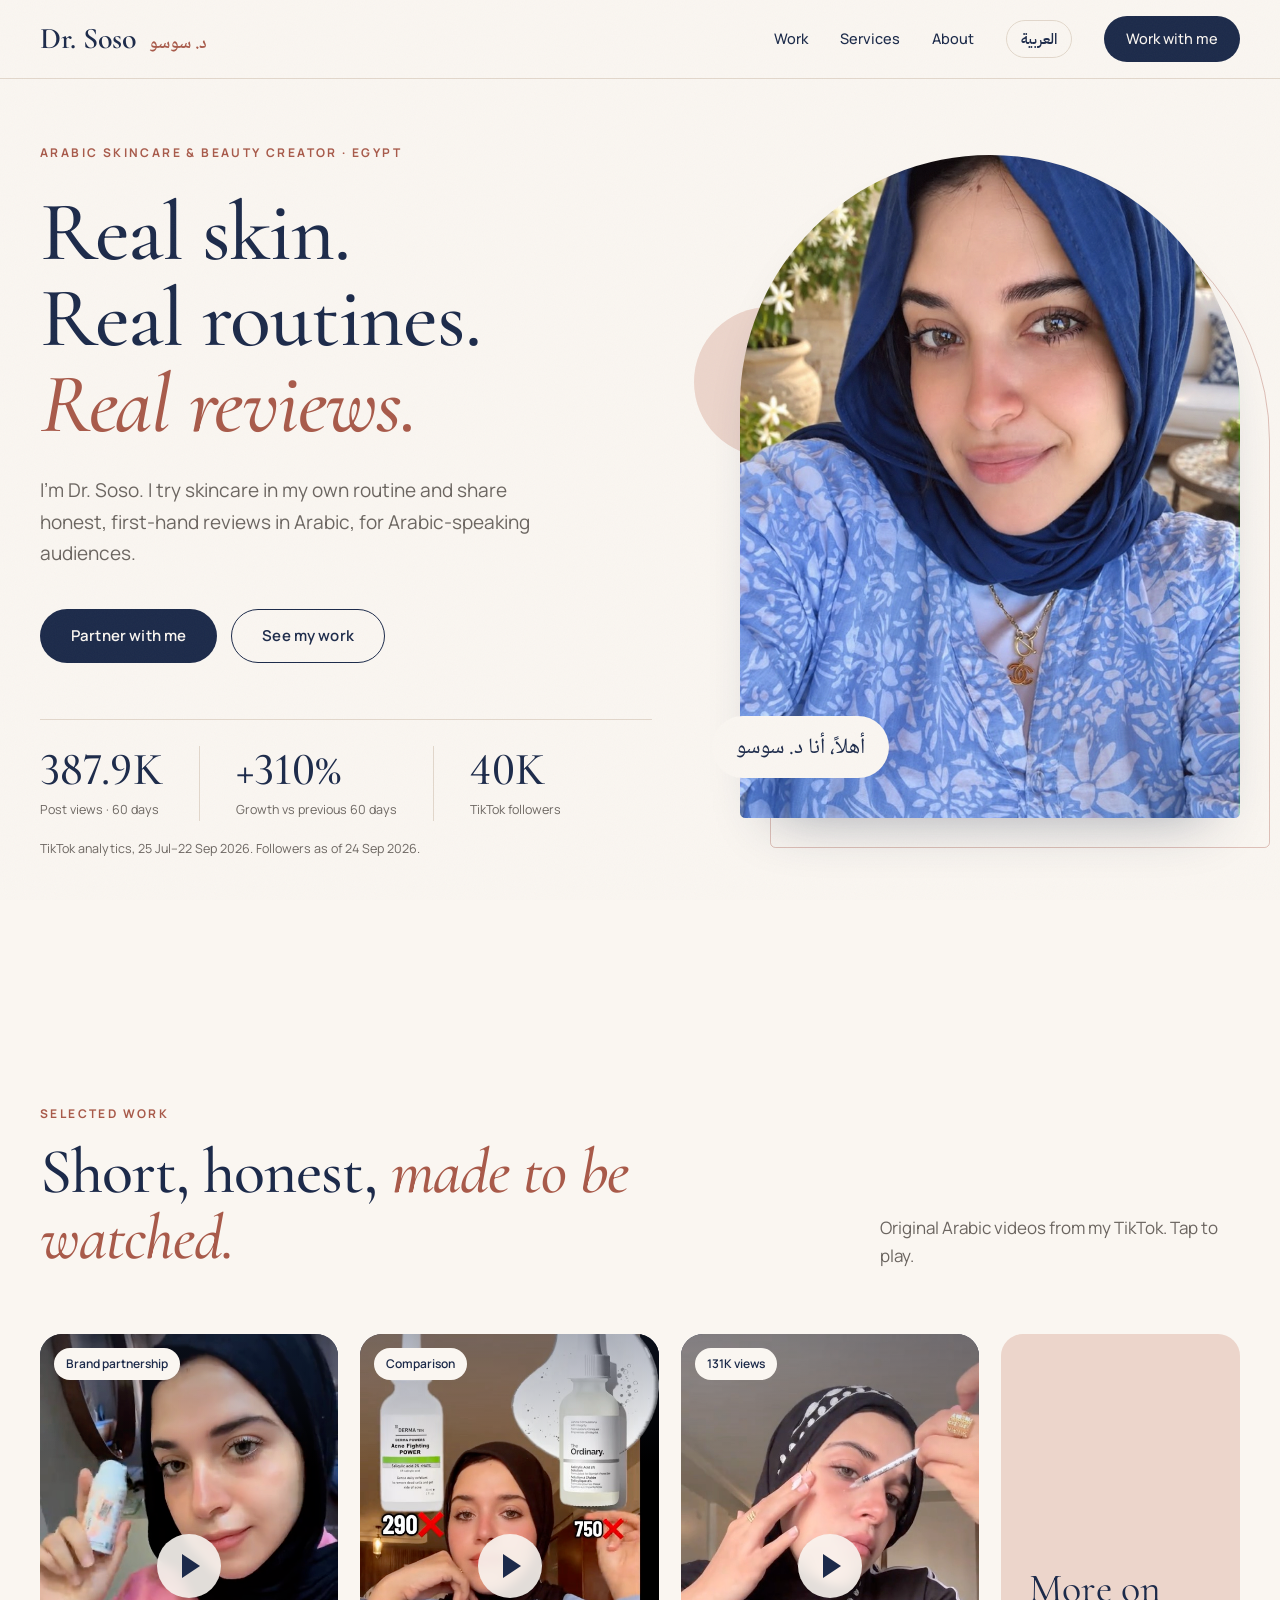
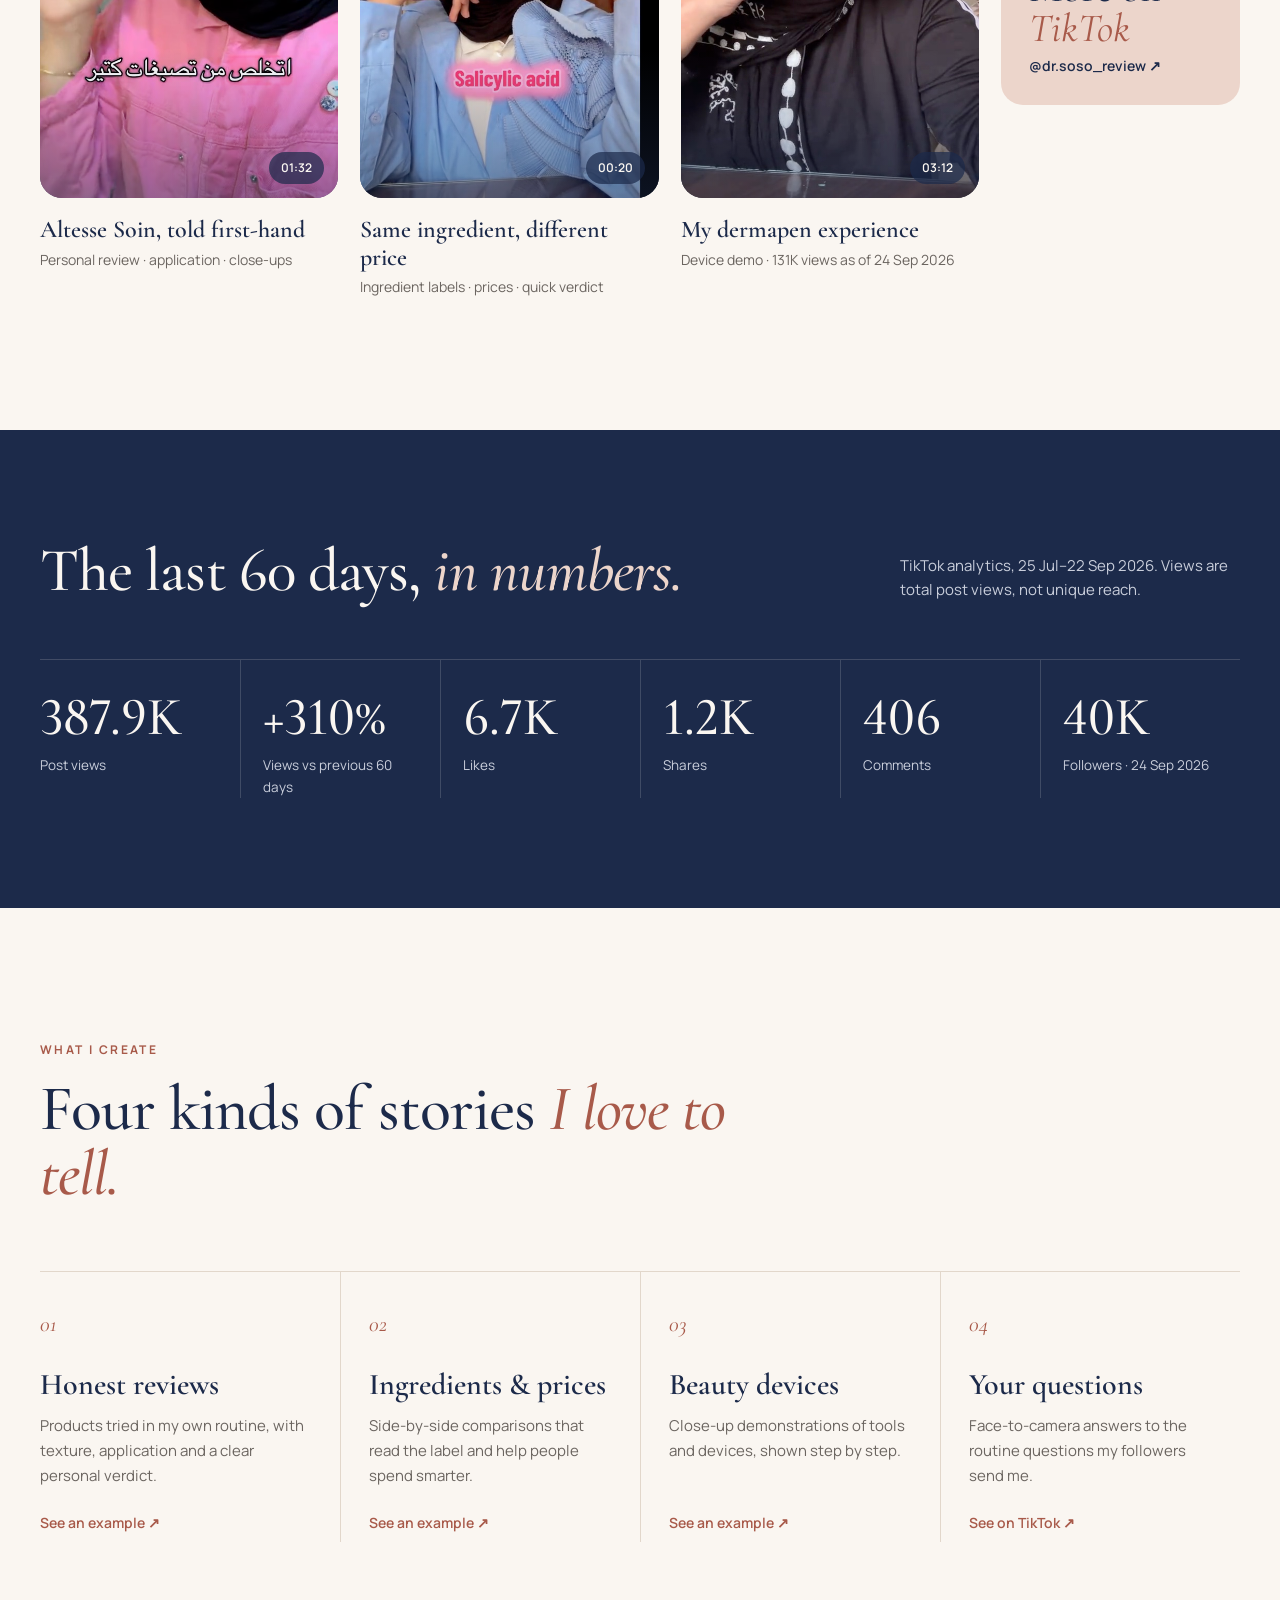
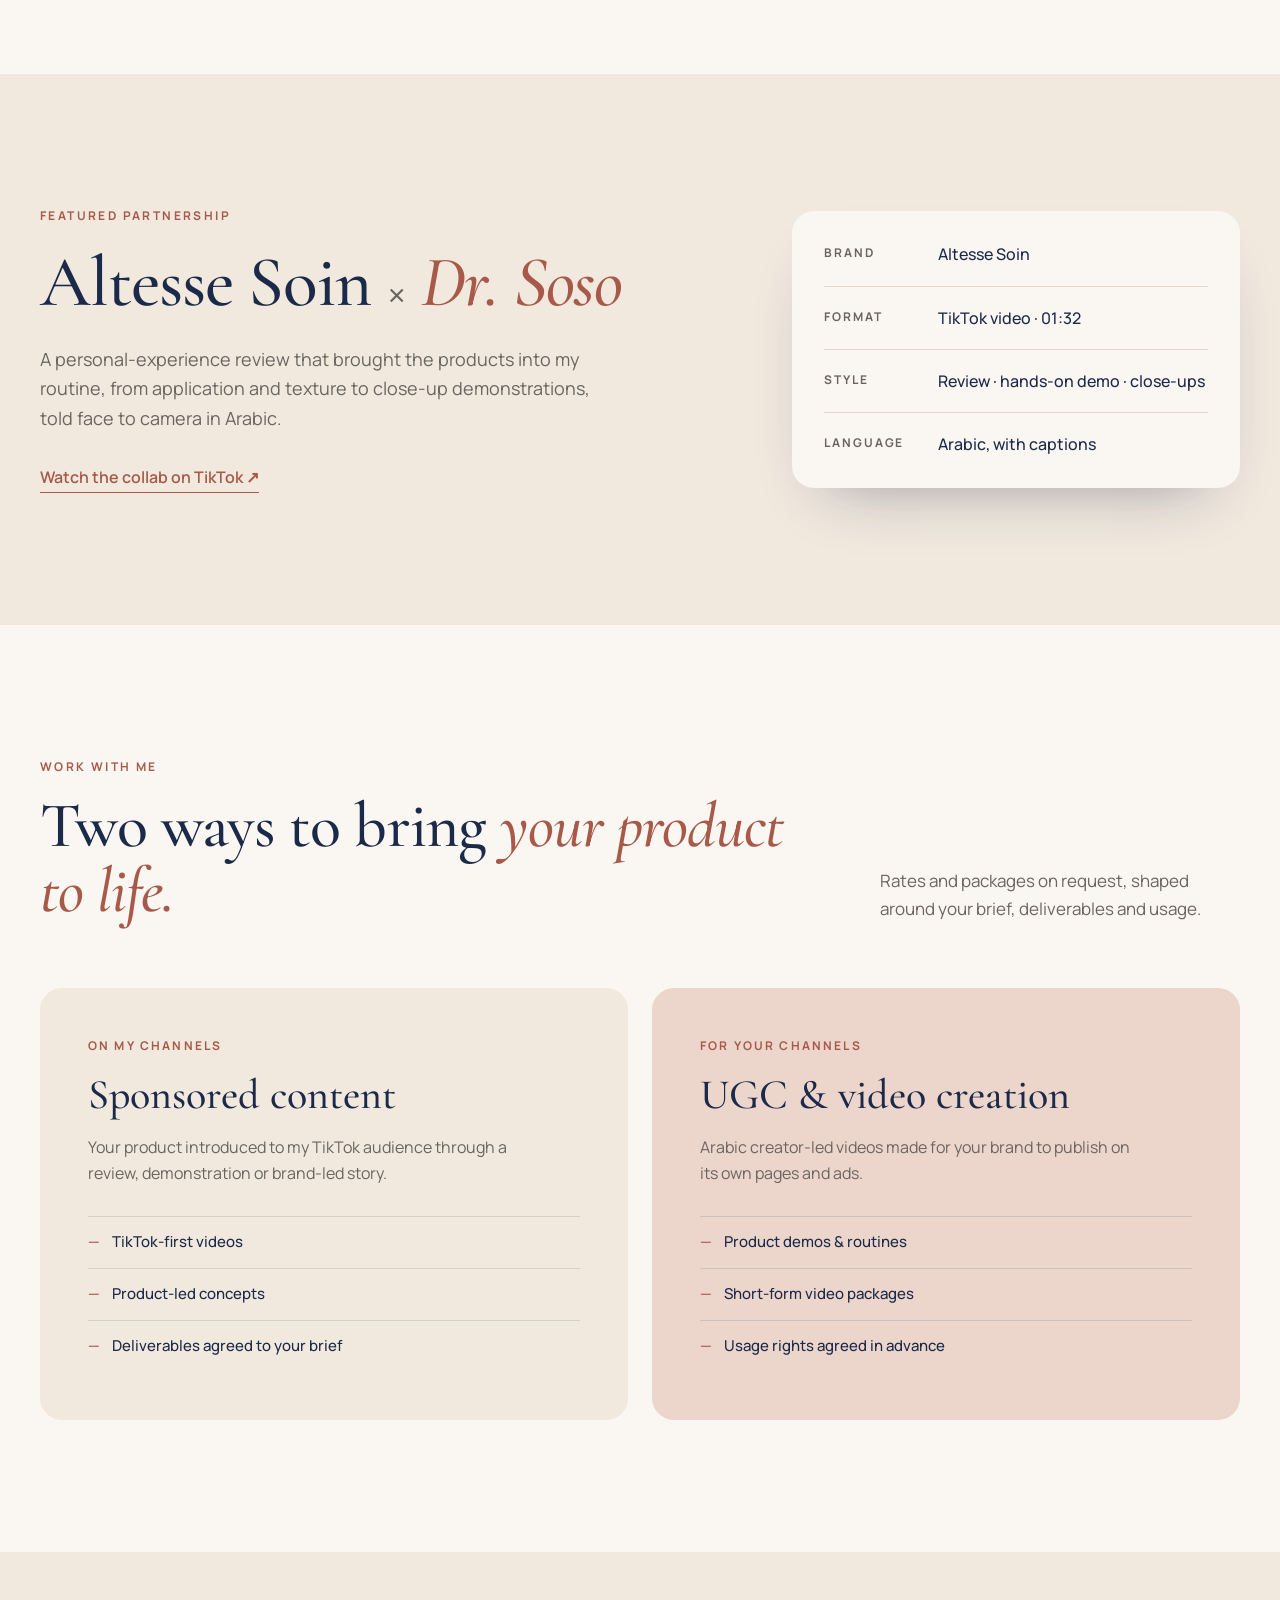
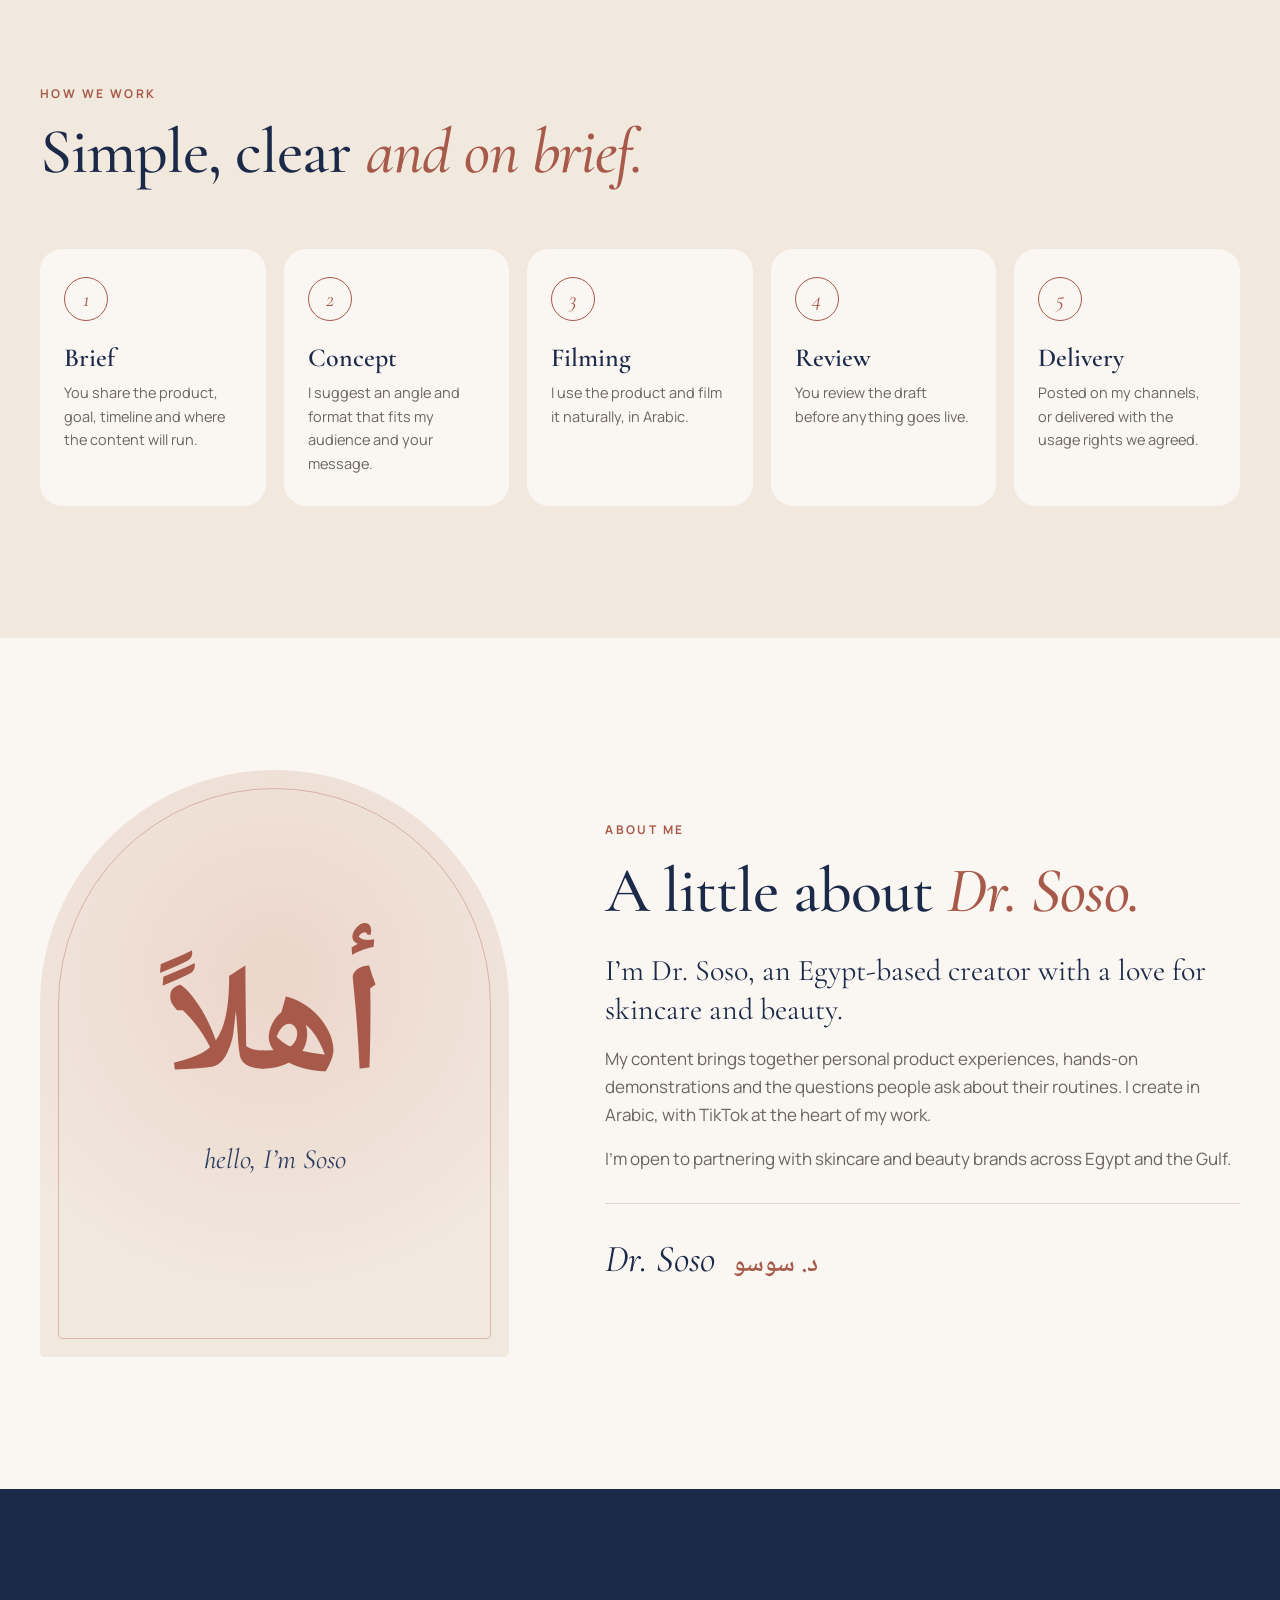
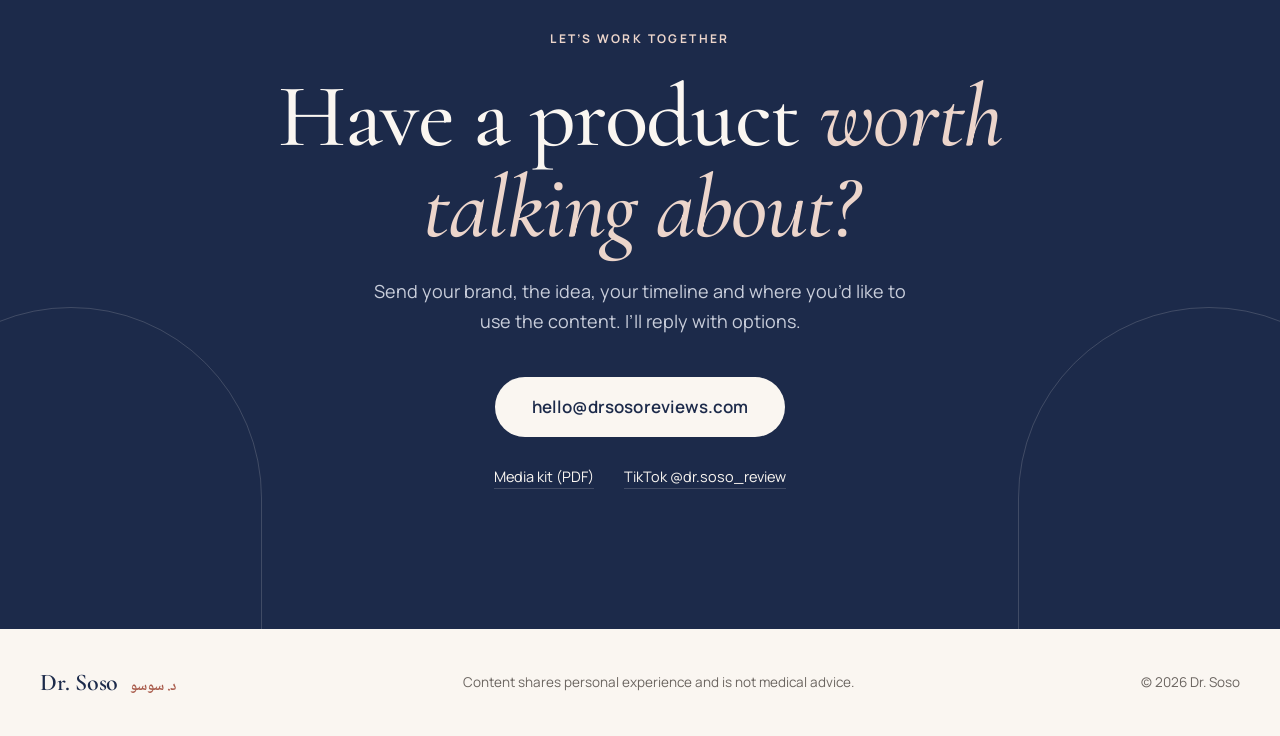
==== commit 45b7b199: "Content review: remove unverified audience and retention claims Hero says Arabic-speaking audiences " ====
--- a/index.html
+++ b/index.html
@@ -5,9 +5,9 @@
   <meta name="viewport" content="width=device-width, initial-scale=1">
   <meta name="theme-color" content="#faf6f1">
   <title>Dr. Soso — Arabic Skincare & Beauty Creator</title>
-  <meta name="description" content="Dr. Soso creates honest Arabic skincare and beauty reviews from Egypt. See selected work, verified TikTok results and ways to partner.">
+  <meta name="description" content="Dr. Soso creates honest Arabic skincare and beauty reviews from Egypt. See selected work, TikTok results and ways to partner.">
   <meta property="og:title" content="Dr. Soso — Real skin. Real routines. Real reviews.">
-  <meta property="og:description" content="Arabic skincare and beauty creator from Egypt. Selected work, verified results and brand partnerships.">
+  <meta property="og:description" content="Arabic skincare and beauty creator from Egypt. Selected work, TikTok results and brand partnerships.">
   <link rel="canonical" href="https://drsosoreviews.com/">
   <link rel="alternate" hreflang="en" href="https://drsosoreviews.com/">
   <link rel="alternate" hreflang="ar" href="https://drsosoreviews.com/ar/">
@@ -20,9 +20,9 @@
   <link rel="preconnect" href="https://fonts.googleapis.com">
   <link rel="preconnect" href="https://fonts.gstatic.com" crossorigin>
   <link rel="stylesheet" href="https://fonts.googleapis.com/css2?family=Cormorant+Garamond:ital,wght@0,500;0,600;1,500;1,600&family=Manrope:wght@400;500;600;700&family=Noto+Naskh+Arabic:wght@500;600;700&family=IBM+Plex+Sans+Arabic:wght@400;500;600&display=swap">
-  <link rel="stylesheet" href="styles.css">
+  <link rel="stylesheet" href="styles.css?v=20260925">
   <script>document.documentElement.classList.add('js')</script>
-  <script src="script.js" defer></script>
+  <script src="script.js?v=20260925" defer></script>
 </head>
 <body>
   <a class="skip-link" href="#main">Skip to content</a>
@@ -46,7 +46,7 @@
         <div class="hero-copy reveal">
           <p class="kicker">Arabic skincare &amp; beauty creator · Egypt</p>
           <h1 id="hero-title"><span>Real skin.</span> <span>Real routines.</span> <em>Real reviews.</em></h1>
-          <p class="lead">I’m Dr. Soso. I try skincare in my own routine and share honest, first-hand reviews in Arabic, for audiences across Egypt and the Gulf.</p>
+          <p class="lead">I’m Dr. Soso. I try skincare in my own routine and share honest, first-hand reviews in Arabic, for Arabic-speaking audiences.</p>
           <div class="actions">
             <a class="btn btn-dark" href="mailto:hello@drsosoreviews.com?subject=Partnership%20Opportunity">Partner with me</a>
             <a class="btn btn-line" href="#work">See my work</a>
@@ -126,7 +126,7 @@
       <div class="wrap">
         <header class="head reveal">
           <p class="kicker">What I create</p>
-          <h2 id="pillars-title">Four kinds of stories <em>my audience comes back for.</em></h2>
+          <h2 id="pillars-title">Four kinds of stories <em>I love to tell.</em></h2>
         </header>
         <ol class="pillars">
           <li class="reveal"><span class="num">01</span><h3>Honest reviews</h3><p>Products tried in my own routine, with texture, application and a clear personal verdict.</p><a href="https://www.tiktok.com/@dr.soso_review/video/7683558367930912007" target="_blank" rel="noopener noreferrer">See an example ↗</a></li>
--- a/styles.css
+++ b/styles.css
@@ -213,7 +213,7 @@
 .player-help a { color: var(--clay); text-decoration: underline; }
 
 /* Reveal on scroll (only when JS marks the page ready) */
-.js .reveal { opacity: 0; transform: translateY(18px); transition: opacity .8s ease, transform .8s ease; }
+.js .reveal { transform: translateY(14px); transition: transform .8s ease; }
 .js .reveal.is-in { opacity: 1; transform: none; }
 
 /* Arabic page */
@@ -326,10 +326,10 @@
 @media (prefers-reduced-motion: reduce) {
   html { scroll-behavior: auto; }
   *, *::before, *::after { transition: none !important; animation: none !important; }
-  .js .reveal { opacity: 1; transform: none; }
+  .js .reveal { transform: none; }
 }
 
 @media print {
   .site-header, .actions, .play, .video-dialog, .skip-link { display: none !important; }
-  .js .reveal { opacity: 1; transform: none; }
-}
+  .js .reveal { transform: none; }
+}
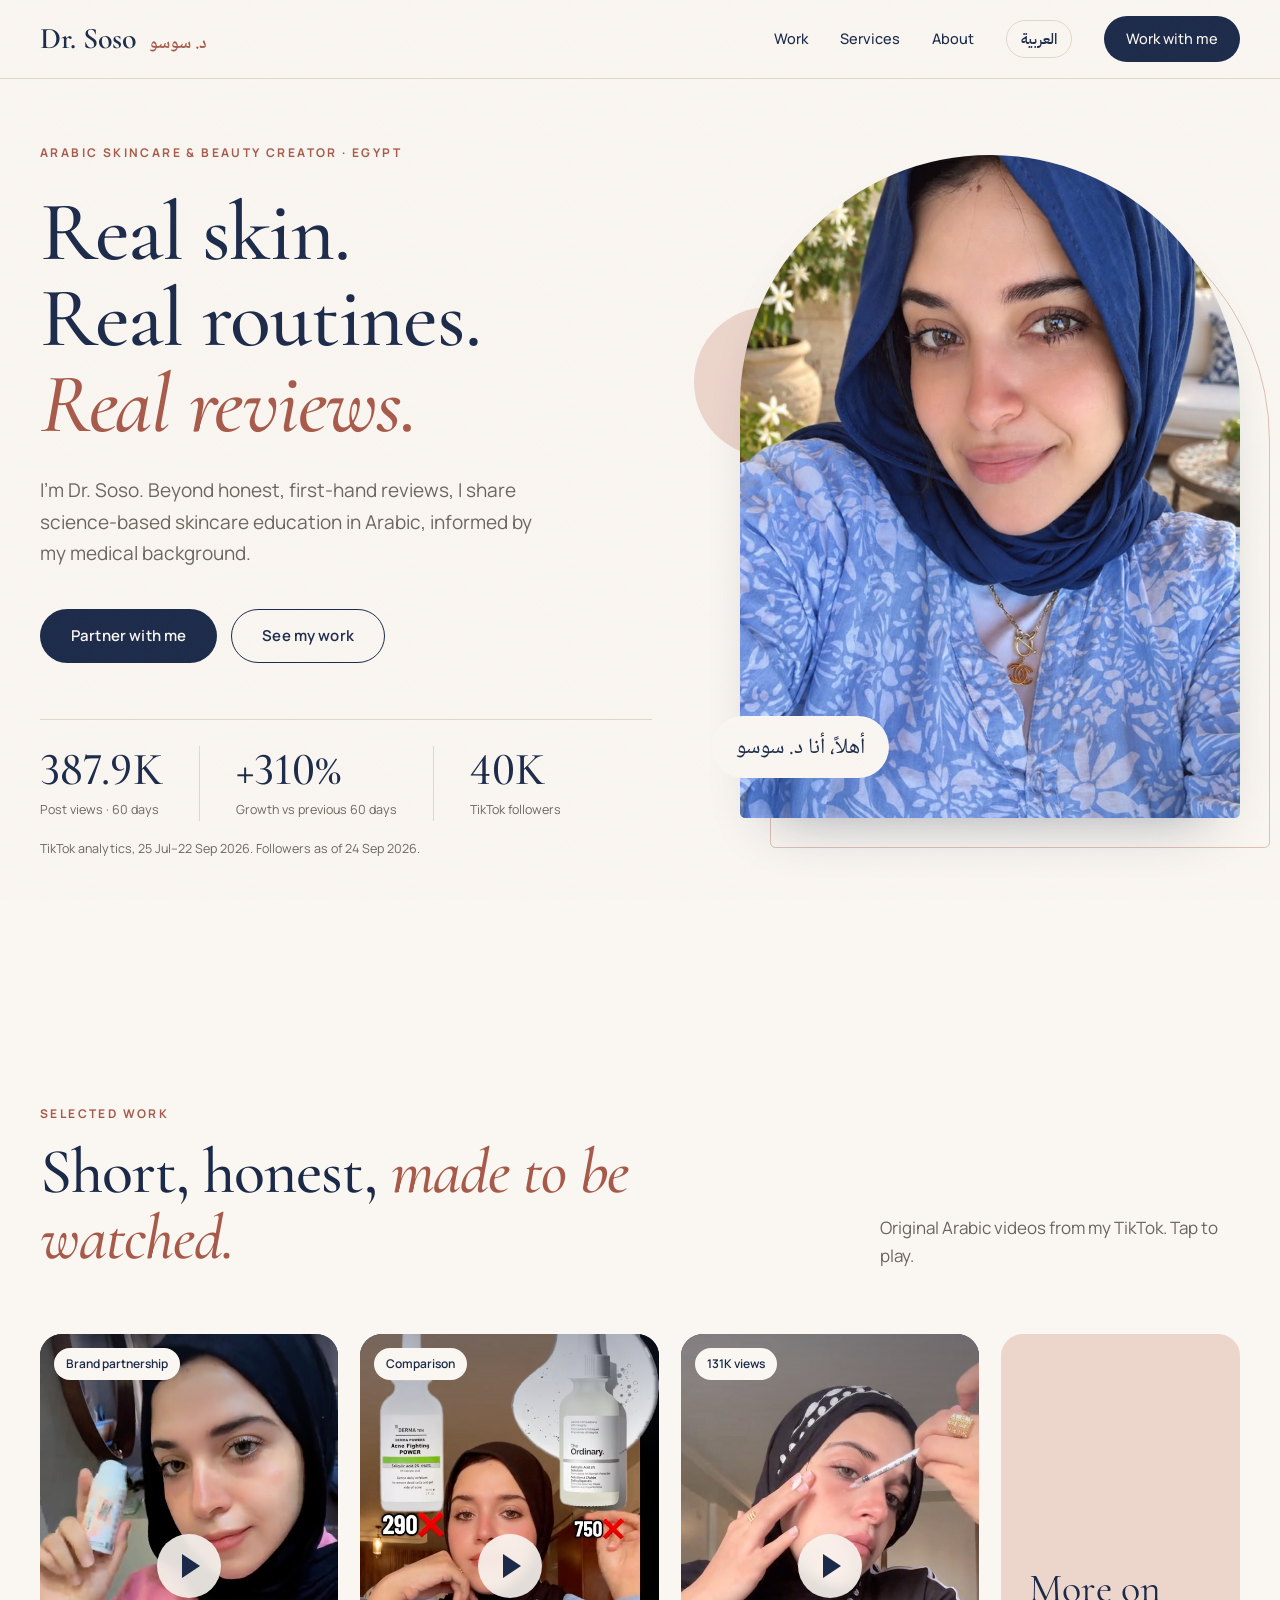
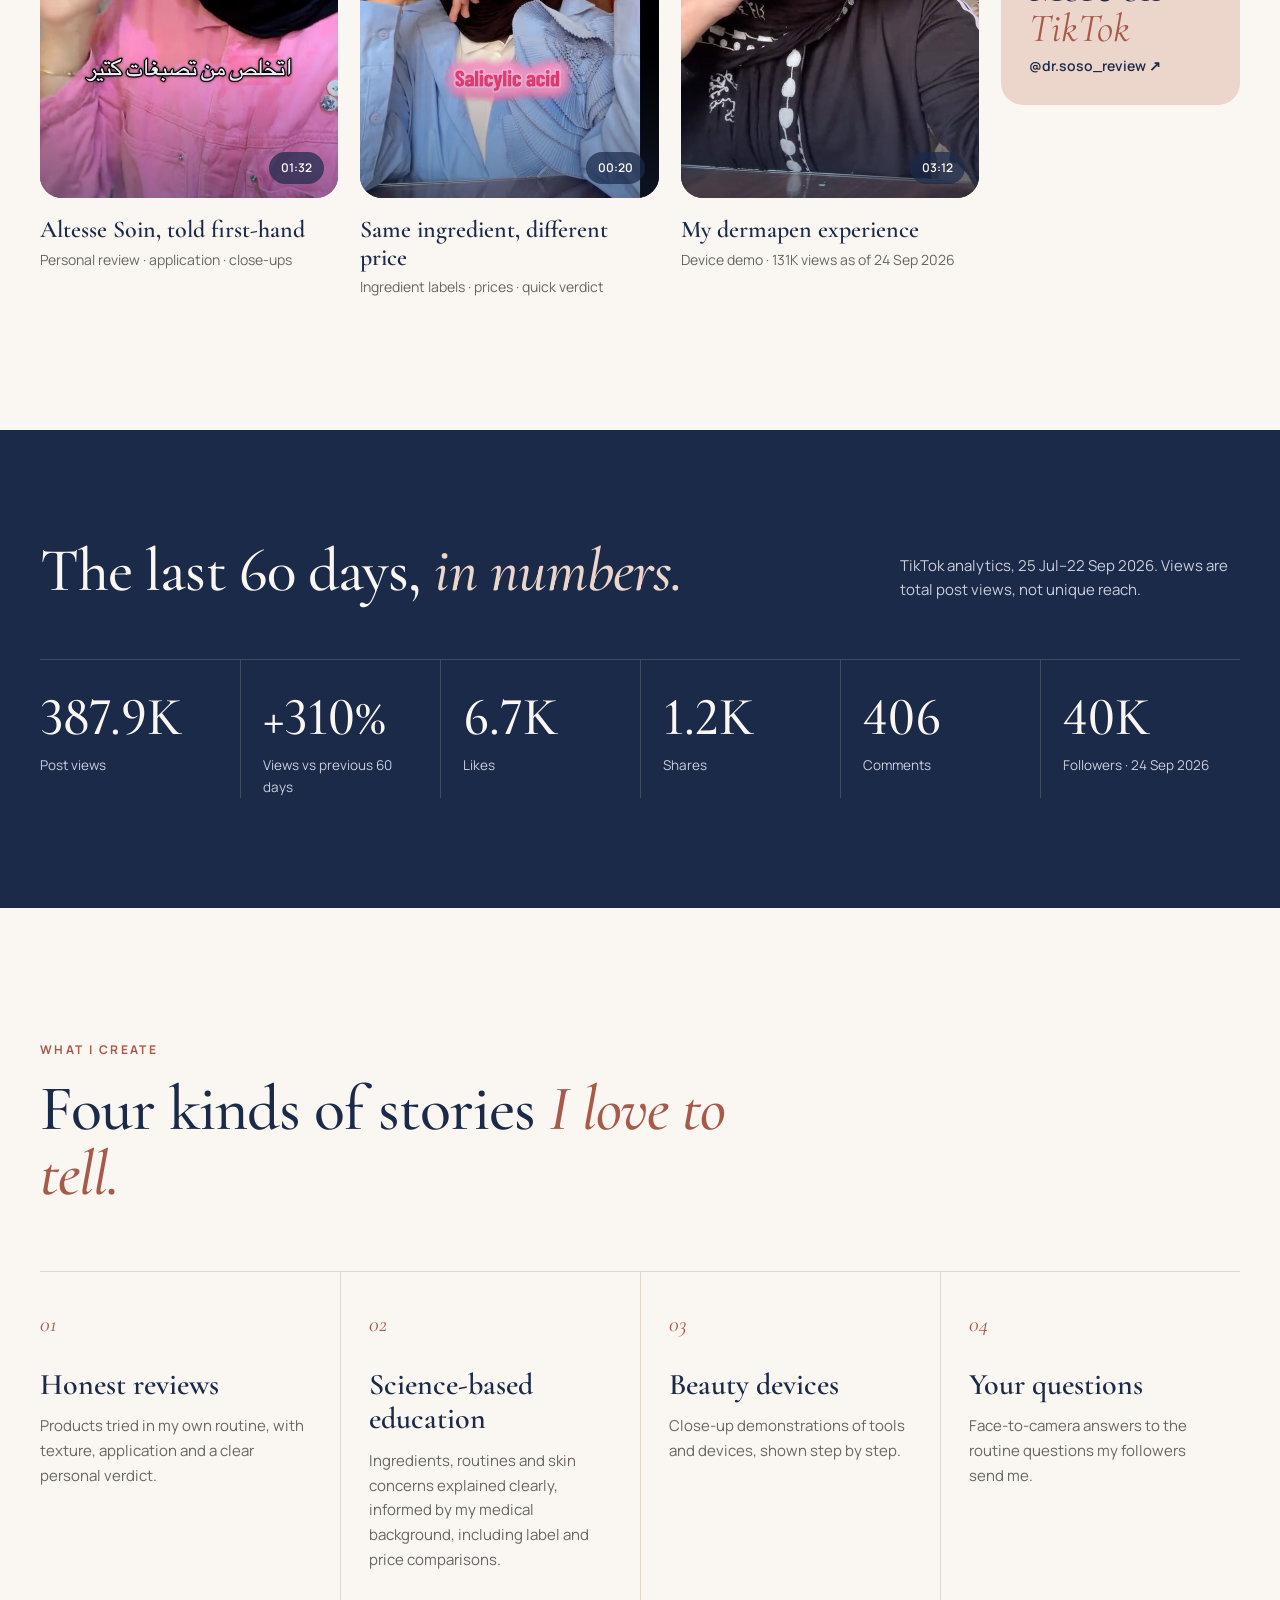
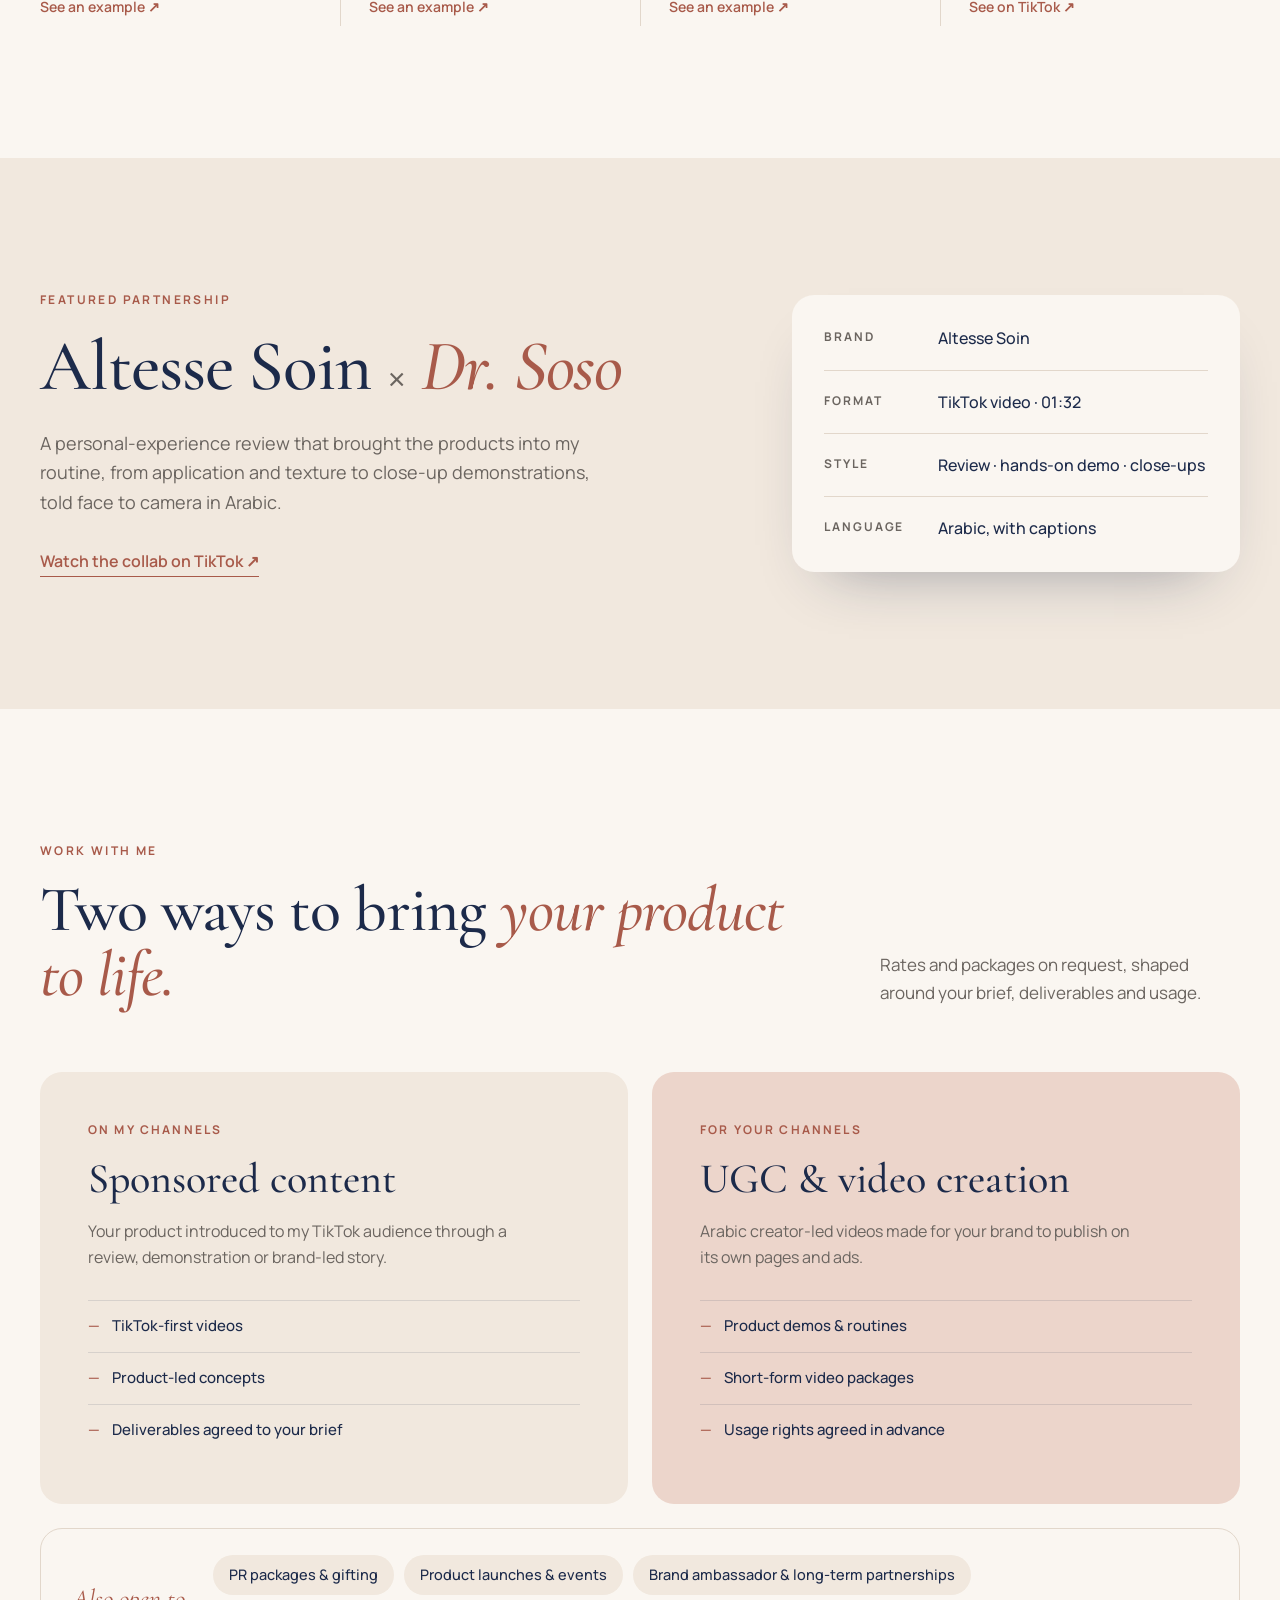
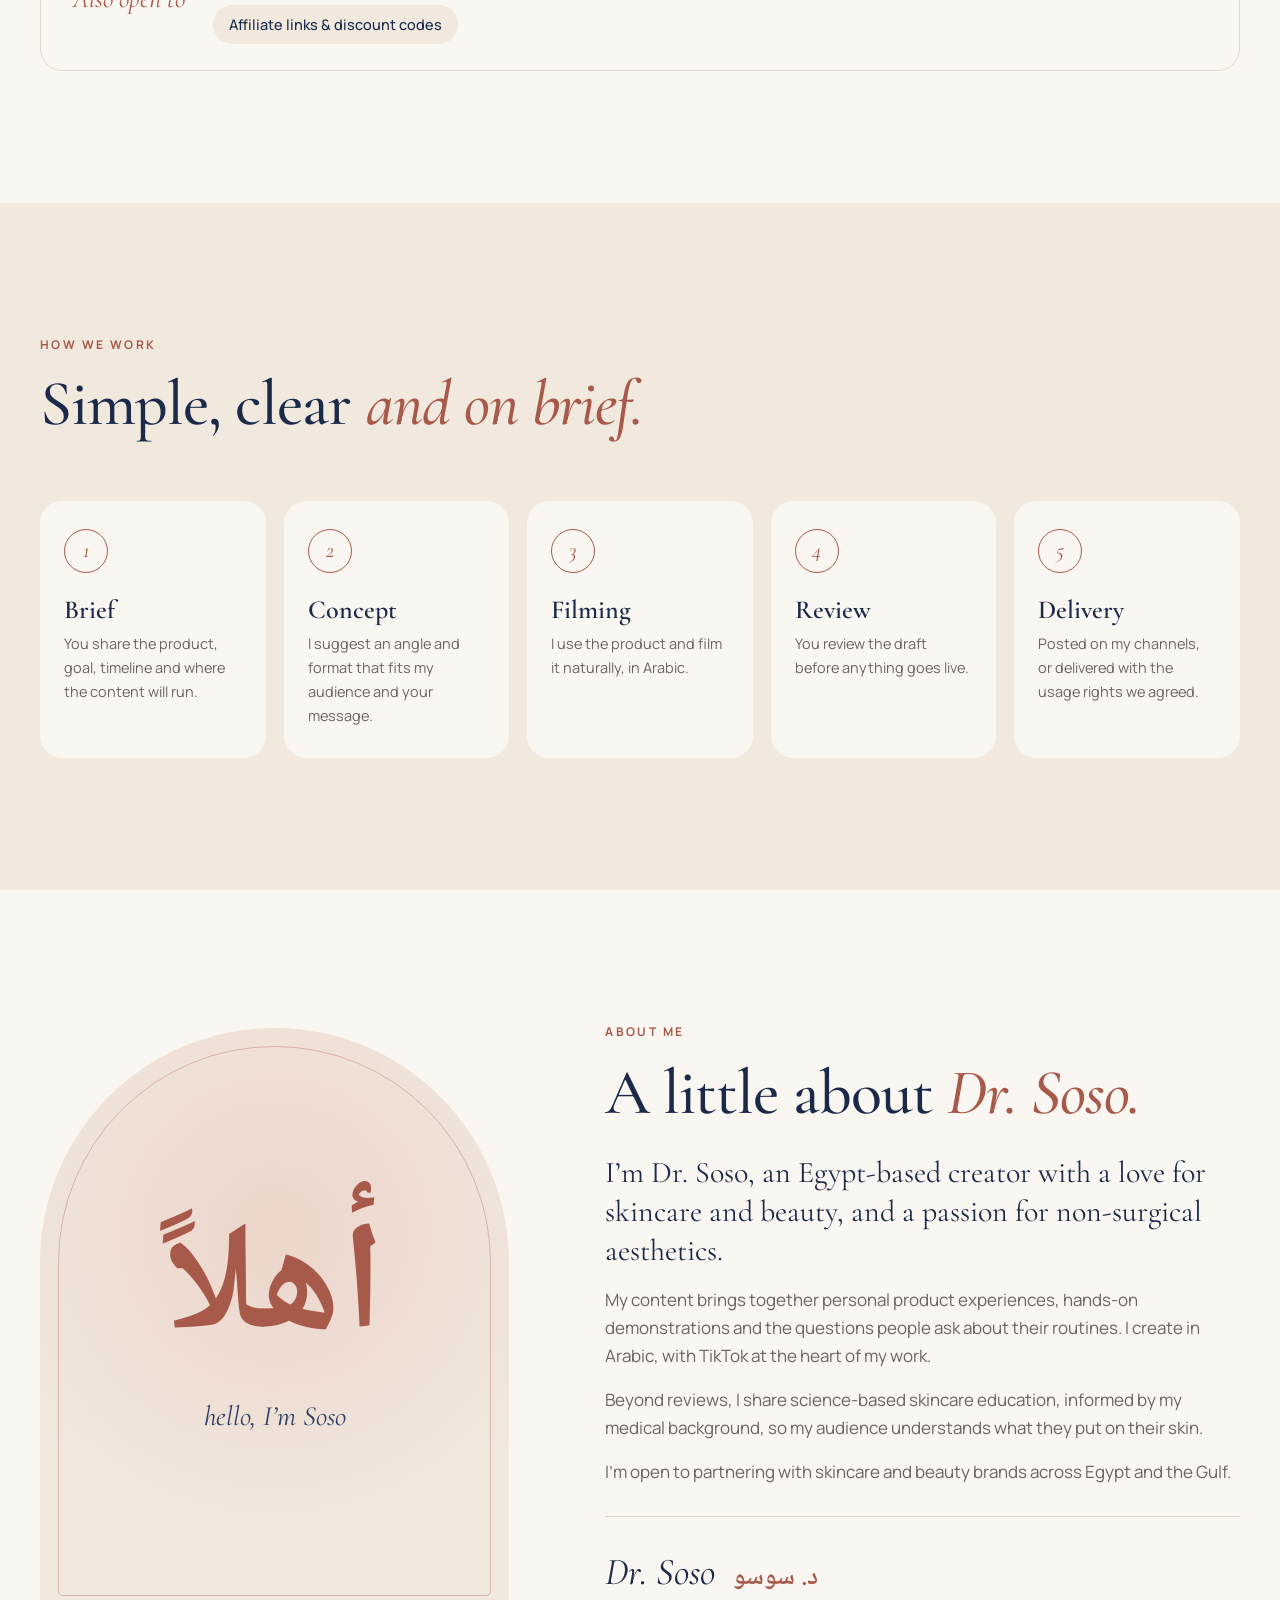
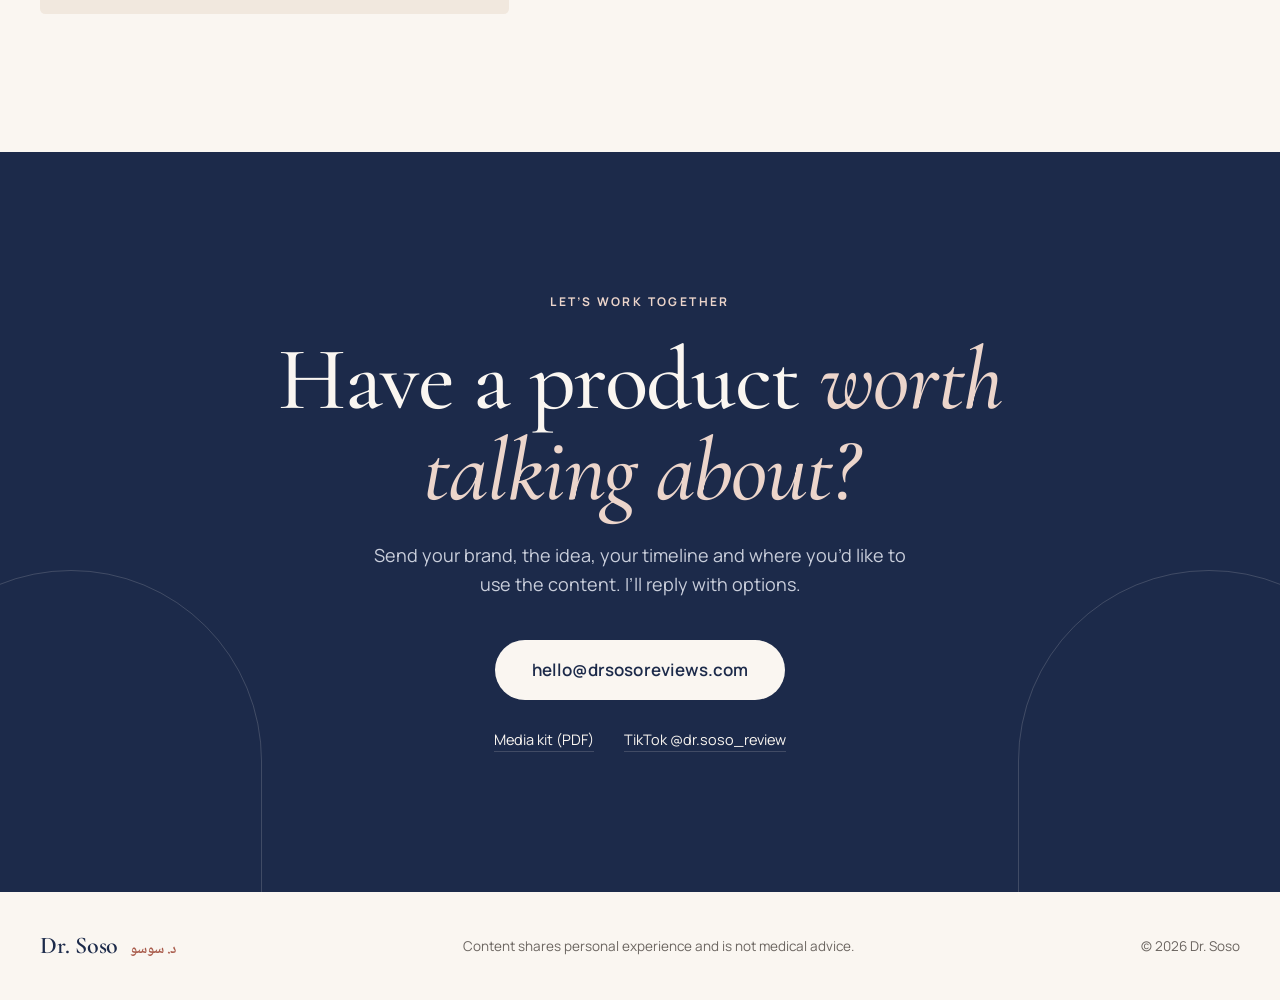
==== commit 4084e5a4: "Add science-based education, non-surgical aesthetics and PR collaboration copy" ====
--- a/index.html
+++ b/index.html
@@ -5,9 +5,9 @@
   <meta name="viewport" content="width=device-width, initial-scale=1">
   <meta name="theme-color" content="#faf6f1">
   <title>Dr. Soso — Arabic Skincare & Beauty Creator</title>
-  <meta name="description" content="Dr. Soso creates honest Arabic skincare and beauty reviews from Egypt. See selected work, TikTok results and ways to partner.">
+  <meta name="description" content="Dr. Soso creates honest Arabic skincare reviews and science-based skincare education from Egypt. See selected work, TikTok results and ways to partner.">
   <meta property="og:title" content="Dr. Soso — Real skin. Real routines. Real reviews.">
-  <meta property="og:description" content="Arabic skincare and beauty creator from Egypt. Selected work, TikTok results and brand partnerships.">
+  <meta property="og:description" content="Arabic skincare reviews and science-based education from Egypt. Selected work, TikTok results and brand partnerships.">
   <link rel="canonical" href="https://drsosoreviews.com/">
   <link rel="alternate" hreflang="en" href="https://drsosoreviews.com/">
   <link rel="alternate" hreflang="ar" href="https://drsosoreviews.com/ar/">
@@ -20,9 +20,9 @@
   <link rel="preconnect" href="https://fonts.googleapis.com">
   <link rel="preconnect" href="https://fonts.gstatic.com" crossorigin>
   <link rel="stylesheet" href="https://fonts.googleapis.com/css2?family=Cormorant+Garamond:ital,wght@0,500;0,600;1,500;1,600&family=Manrope:wght@400;500;600;700&family=Noto+Naskh+Arabic:wght@500;600;700&family=IBM+Plex+Sans+Arabic:wght@400;500;600&display=swap">
-  <link rel="stylesheet" href="styles.css?v=20260925">
+  <link rel="stylesheet" href="styles.css?v=20260925b">
   <script>document.documentElement.classList.add('js')</script>
-  <script src="script.js?v=20260925" defer></script>
+  <script src="script.js?v=20260925b" defer></script>
 </head>
 <body>
   <a class="skip-link" href="#main">Skip to content</a>
@@ -46,7 +46,7 @@
         <div class="hero-copy reveal">
           <p class="kicker">Arabic skincare &amp; beauty creator · Egypt</p>
           <h1 id="hero-title"><span>Real skin.</span> <span>Real routines.</span> <em>Real reviews.</em></h1>
-          <p class="lead">I’m Dr. Soso. I try skincare in my own routine and share honest, first-hand reviews in Arabic, for Arabic-speaking audiences.</p>
+          <p class="lead">I’m Dr. Soso. Beyond honest, first-hand reviews, I share science-based skincare education in Arabic, informed by my medical background.</p>
           <div class="actions">
             <a class="btn btn-dark" href="mailto:hello@drsosoreviews.com?subject=Partnership%20Opportunity">Partner with me</a>
             <a class="btn btn-line" href="#work">See my work</a>
@@ -130,7 +130,7 @@
         </header>
         <ol class="pillars">
           <li class="reveal"><span class="num">01</span><h3>Honest reviews</h3><p>Products tried in my own routine, with texture, application and a clear personal verdict.</p><a href="https://www.tiktok.com/@dr.soso_review/video/7683558367930912007" target="_blank" rel="noopener noreferrer">See an example ↗</a></li>
-          <li class="reveal"><span class="num">02</span><h3>Ingredients &amp; prices</h3><p>Side-by-side comparisons that read the label and help people spend smarter.</p><a href="https://www.tiktok.com/@dr.soso_review/video/7680168750603128072" target="_blank" rel="noopener noreferrer">See an example ↗</a></li>
+          <li class="reveal"><span class="num">02</span><h3>Science-based education</h3><p>Ingredients, routines and skin concerns explained clearly, informed by my medical background, including label and price comparisons.</p><a href="https://www.tiktok.com/@dr.soso_review/video/7680168750603128072" target="_blank" rel="noopener noreferrer">See an example ↗</a></li>
           <li class="reveal"><span class="num">03</span><h3>Beauty devices</h3><p>Close-up demonstrations of tools and devices, shown step by step.</p><a href="https://www.tiktok.com/@dr.soso_review/video/7674702160294202632" target="_blank" rel="noopener noreferrer">See an example ↗</a></li>
           <li class="reveal"><span class="num">04</span><h3>Your questions</h3><p>Face-to-camera answers to the routine questions my followers send me.</p><a href="https://www.tiktok.com/@dr.soso_review" target="_blank" rel="noopener noreferrer">See on TikTok ↗</a></li>
         </ol>
@@ -180,6 +180,10 @@
             <ul><li>Product demos &amp; routines</li><li>Short-form video packages</li><li>Usage rights agreed in advance</li></ul>
           </article>
         </div>
+        <div class="also reveal">
+          <p class="also-title">Also open to</p>
+          <ul><li>PR packages &amp; gifting</li><li>Product launches &amp; events</li><li>Brand ambassador &amp; long-term partnerships</li><li>Affiliate links &amp; discount codes</li></ul>
+        </div>
       </div>
     </section>
 
@@ -209,8 +213,9 @@
         <div class="about-copy reveal">
           <p class="kicker">About me</p>
           <h2 id="about-title">A little about <em>Dr. Soso.</em></h2>
-          <p class="big">I’m Dr. Soso, an Egypt-based creator with a love for skincare and beauty.</p>
+          <p class="big">I’m Dr. Soso, an Egypt-based creator with a love for skincare and beauty, and a passion for non-surgical aesthetics.</p>
           <p>My content brings together personal product experiences, hands-on demonstrations and the questions people ask about their routines. I create in Arabic, with TikTok at the heart of my work.</p>
+          <p>Beyond reviews, I share science-based skincare education, informed by my medical background, so my audience understands what they put on their skin.</p>
           <p>I’m open to partnering with skincare and beauty brands across Egypt and the Gulf.</p>
           <p class="sign"><span>Dr. Soso</span><span lang="ar" dir="rtl">د. سوسو</span></p>
         </div>
--- a/styles.css
+++ b/styles.css
@@ -160,6 +160,12 @@
 .service ul { list-style: none; padding: 0; margin-top: 30px; }
 .service li { padding: 13px 0; border-top: 1px solid rgba(28, 42, 74, .12); font-weight: 500; font-size: 15px; }
 .service li::before { content: '—'; color: var(--clay); margin-inline-end: 12px; }
+
+.also { display: flex; align-items: center; gap: 28px; margin-top: 24px; padding: 26px 32px; border: 1px solid var(--line); border-radius: var(--r); }
+.also-title { flex-shrink: 0; font-family: var(--display); font-style: italic; font-size: 26px; color: var(--clay); }
+.also ul { list-style: none; padding: 0; display: flex; flex-wrap: wrap; gap: 10px; }
+.also li { padding: 8px 16px; border-radius: 999px; background: var(--sand); font-size: 14.5px; font-weight: 500; }
+html[dir=rtl] .also-title { font-family: var(--display-ar); font-style: normal; font-size: 22px; }
 
 /* Process */
 .process { list-style: none; padding: 0; display: grid; grid-template-columns: repeat(5, 1fr); gap: 18px; counter-reset: step; }
@@ -315,6 +321,8 @@
   .service { padding: 32px 26px; }
   .service h3 { font-size: 36px; }
   .process { grid-template-columns: 1fr; }
+  .also { flex-direction: column; align-items: flex-start; gap: 14px; padding: 22px; }
+  .also li { font-size: 13.5px; }
   .about-copy p.big { font-size: 25px; }
   .contact { padding-block: 96px; }
   .contact::before, .contact::after { display: none; }
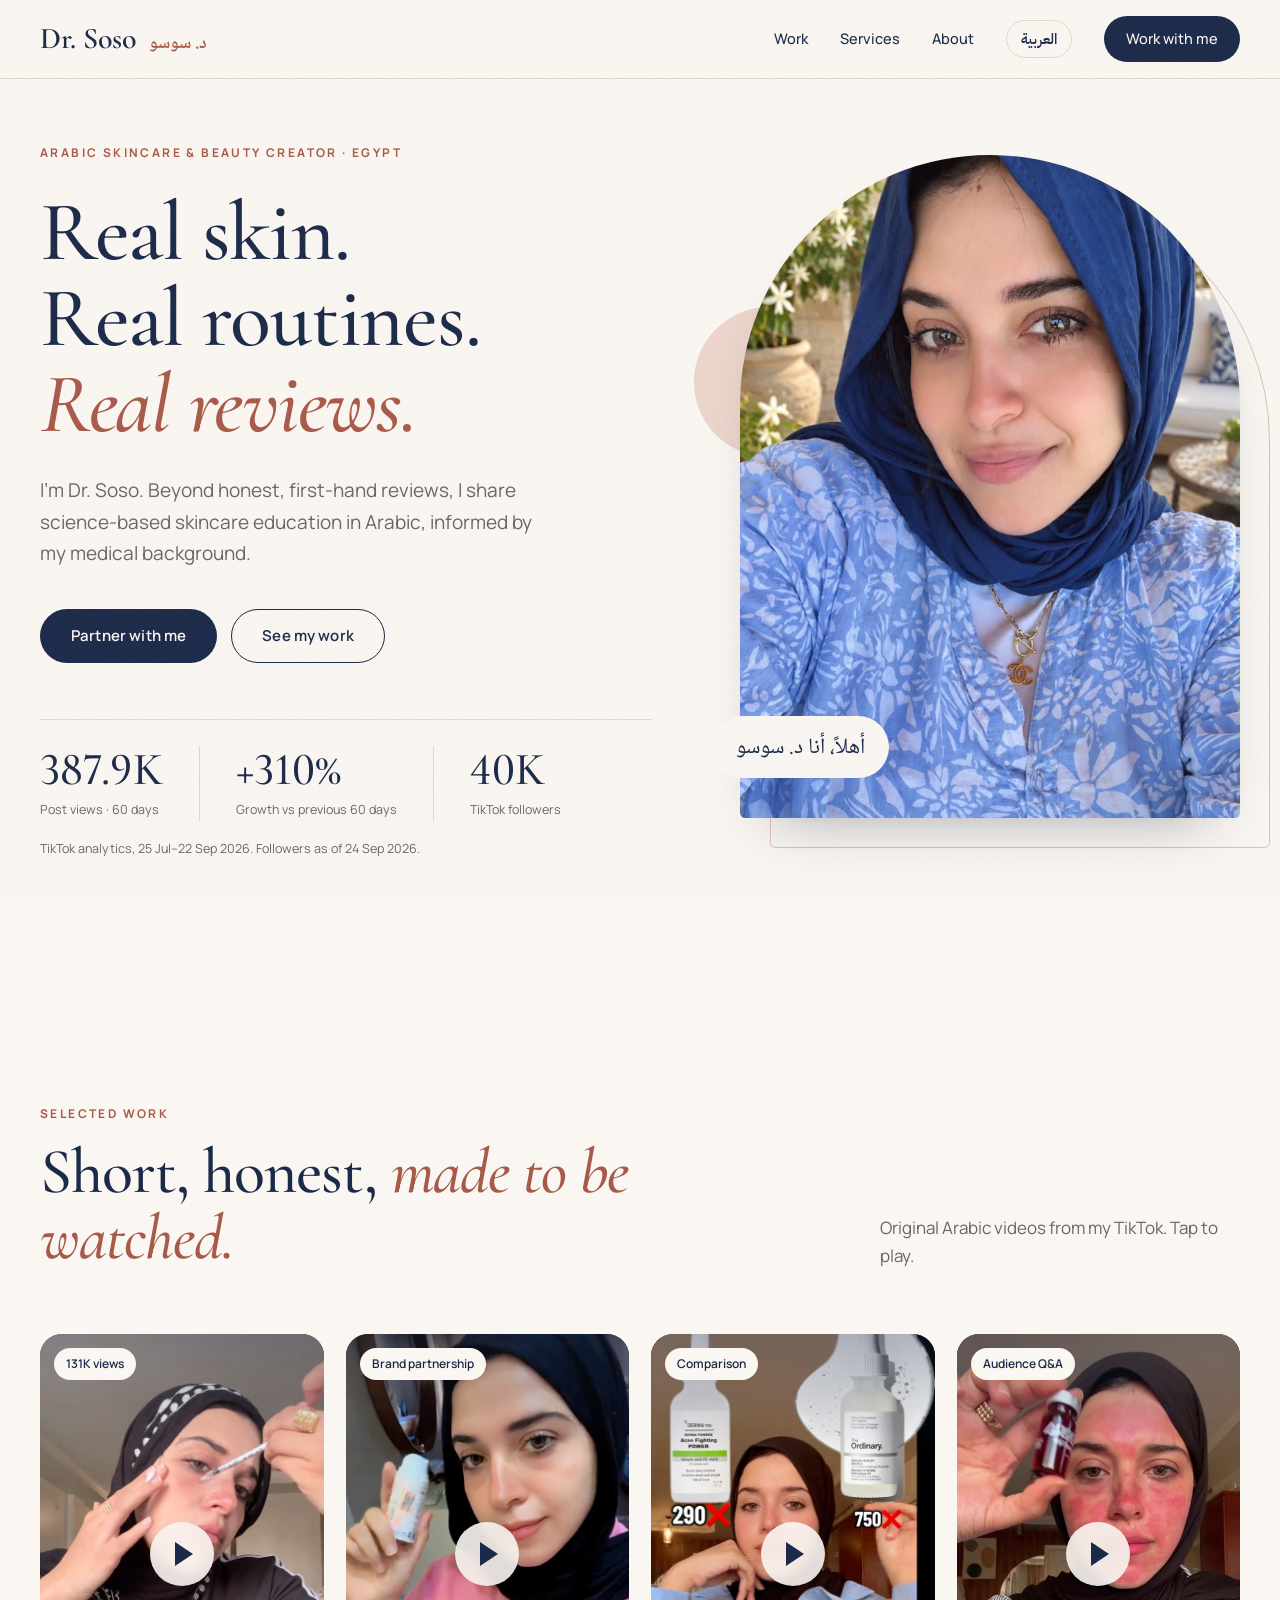
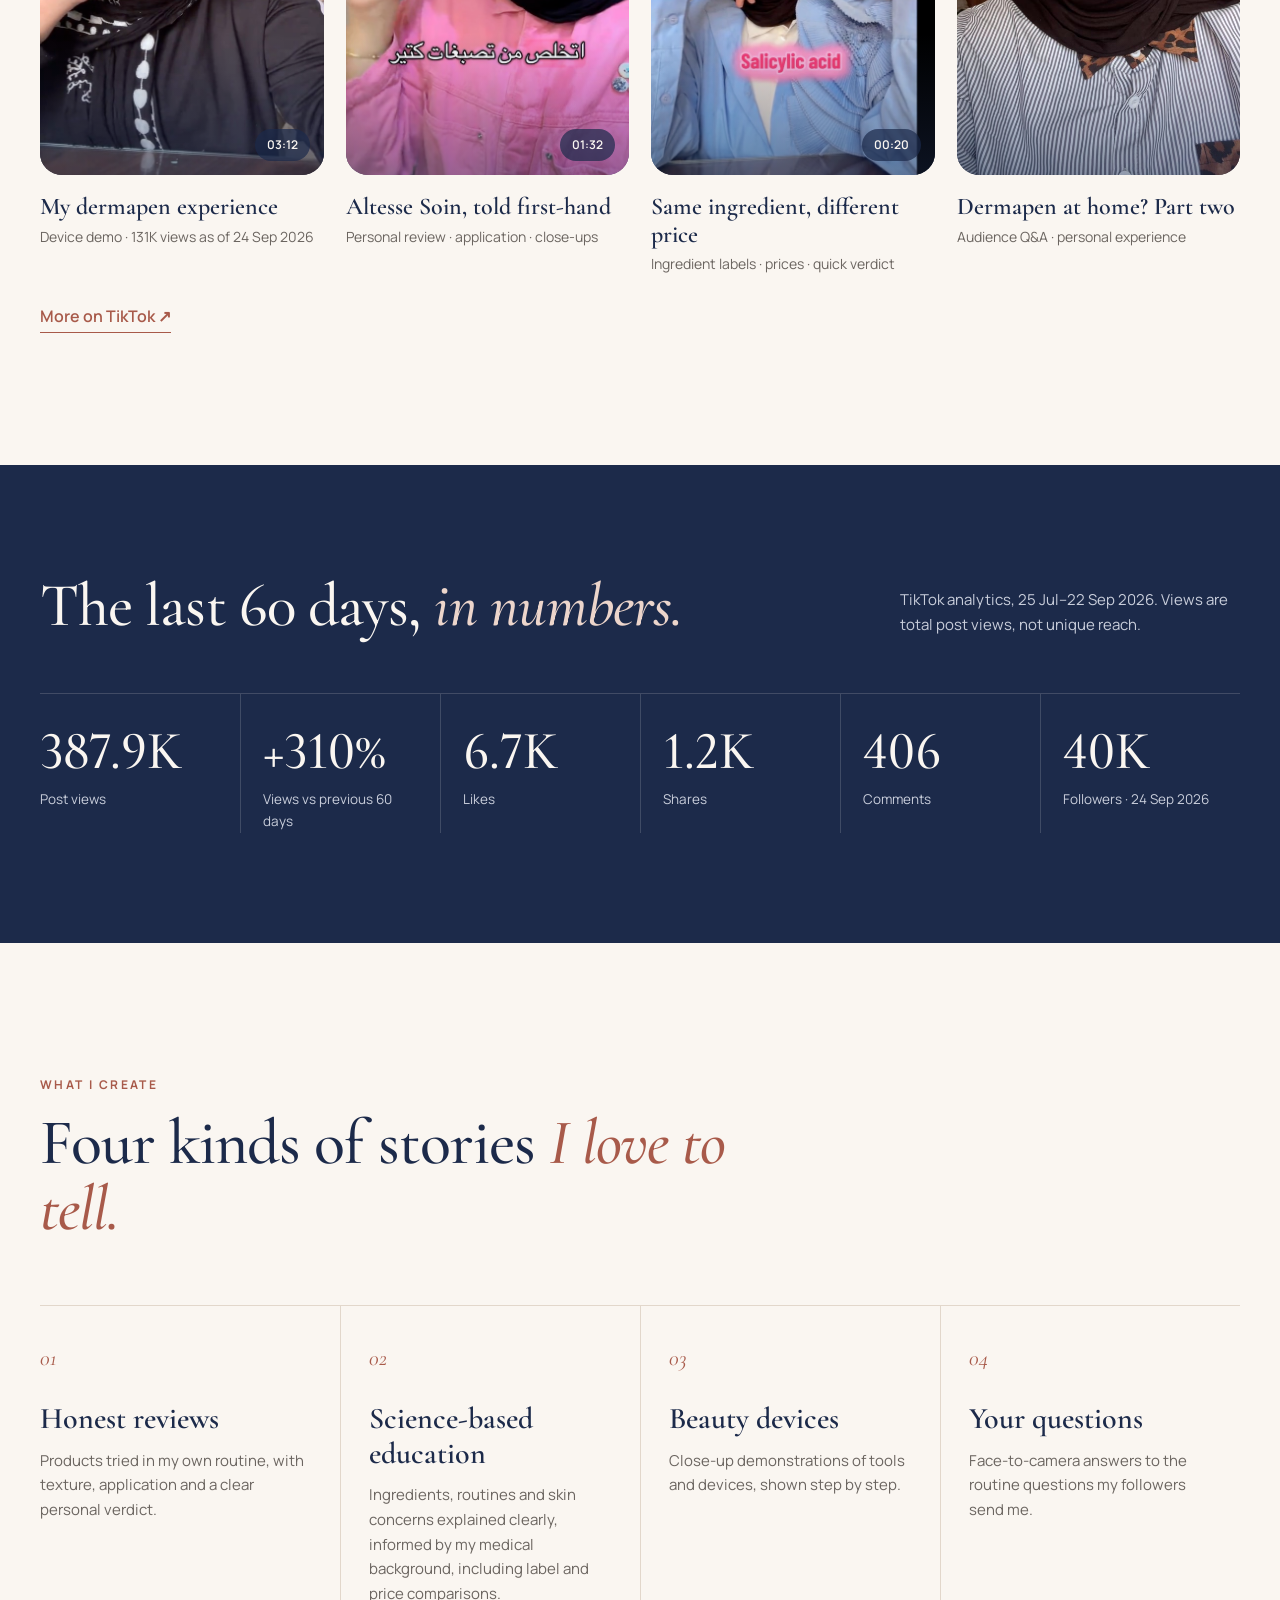
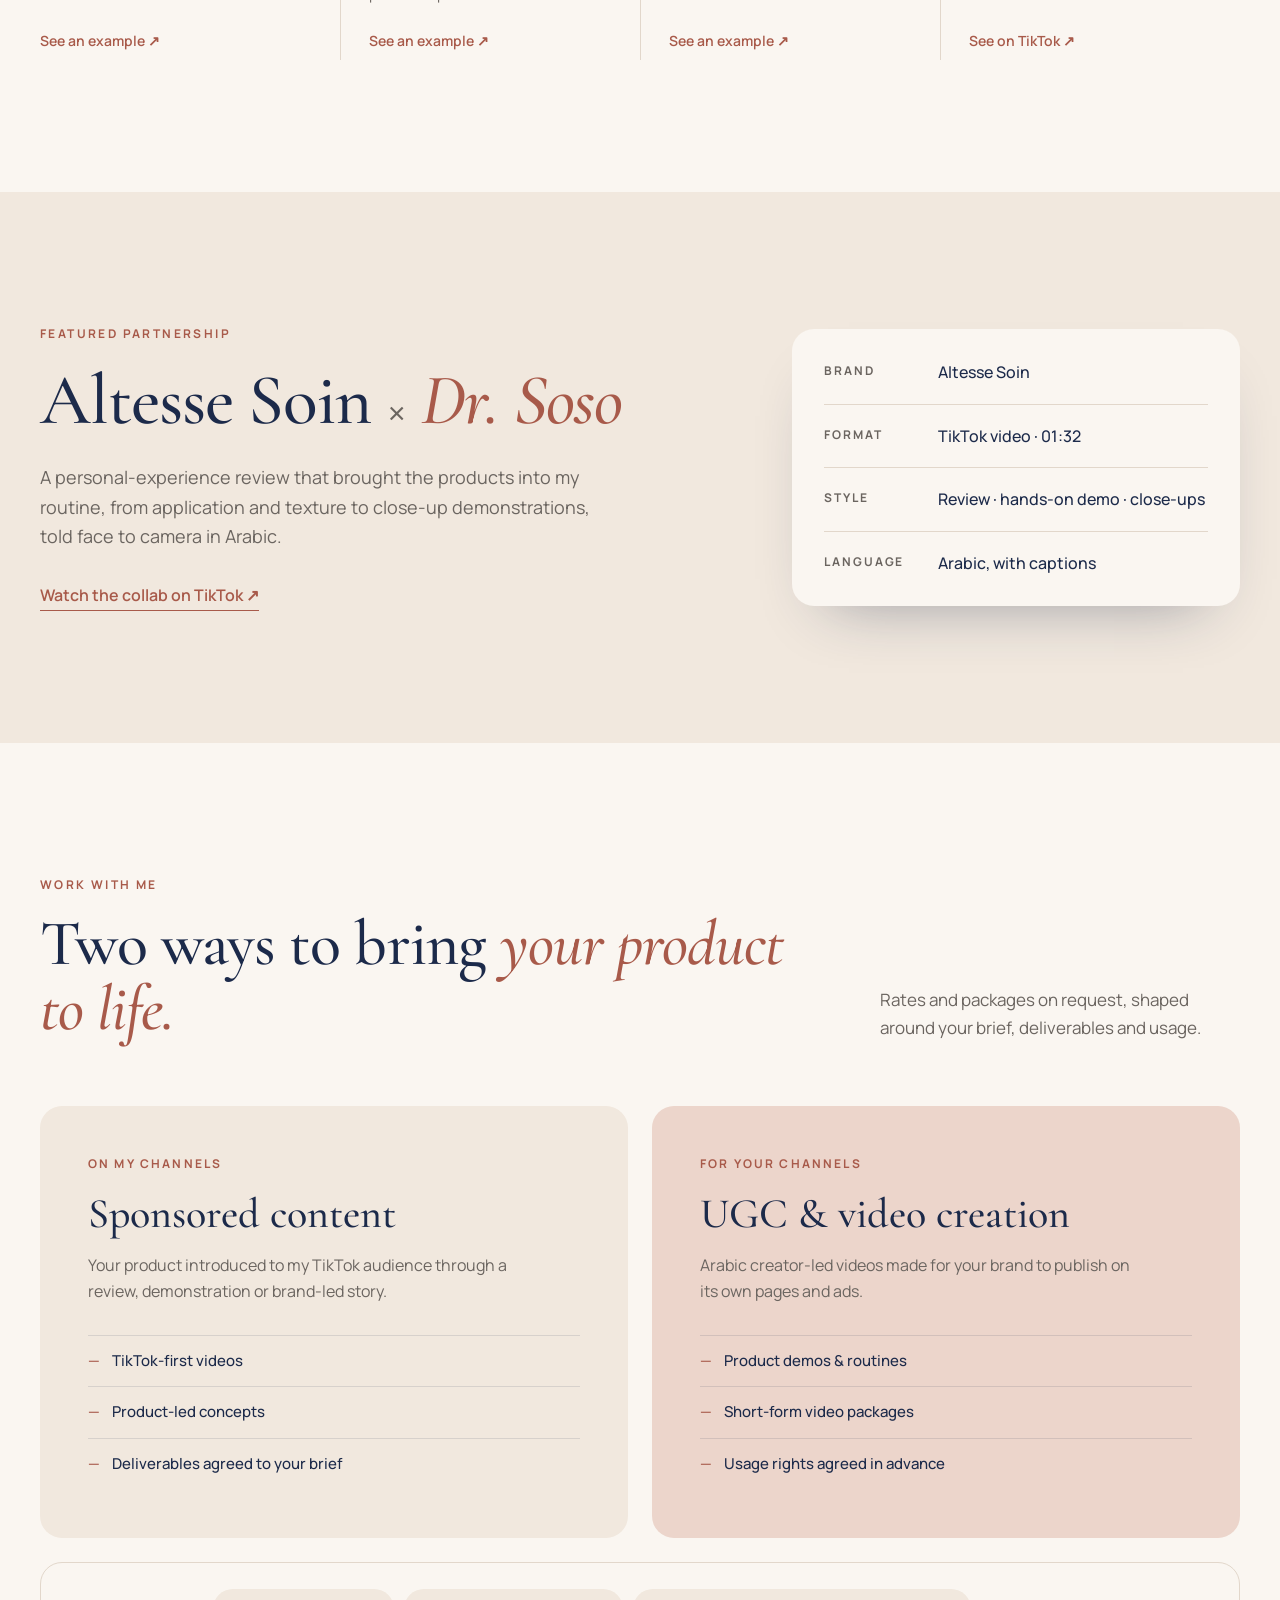
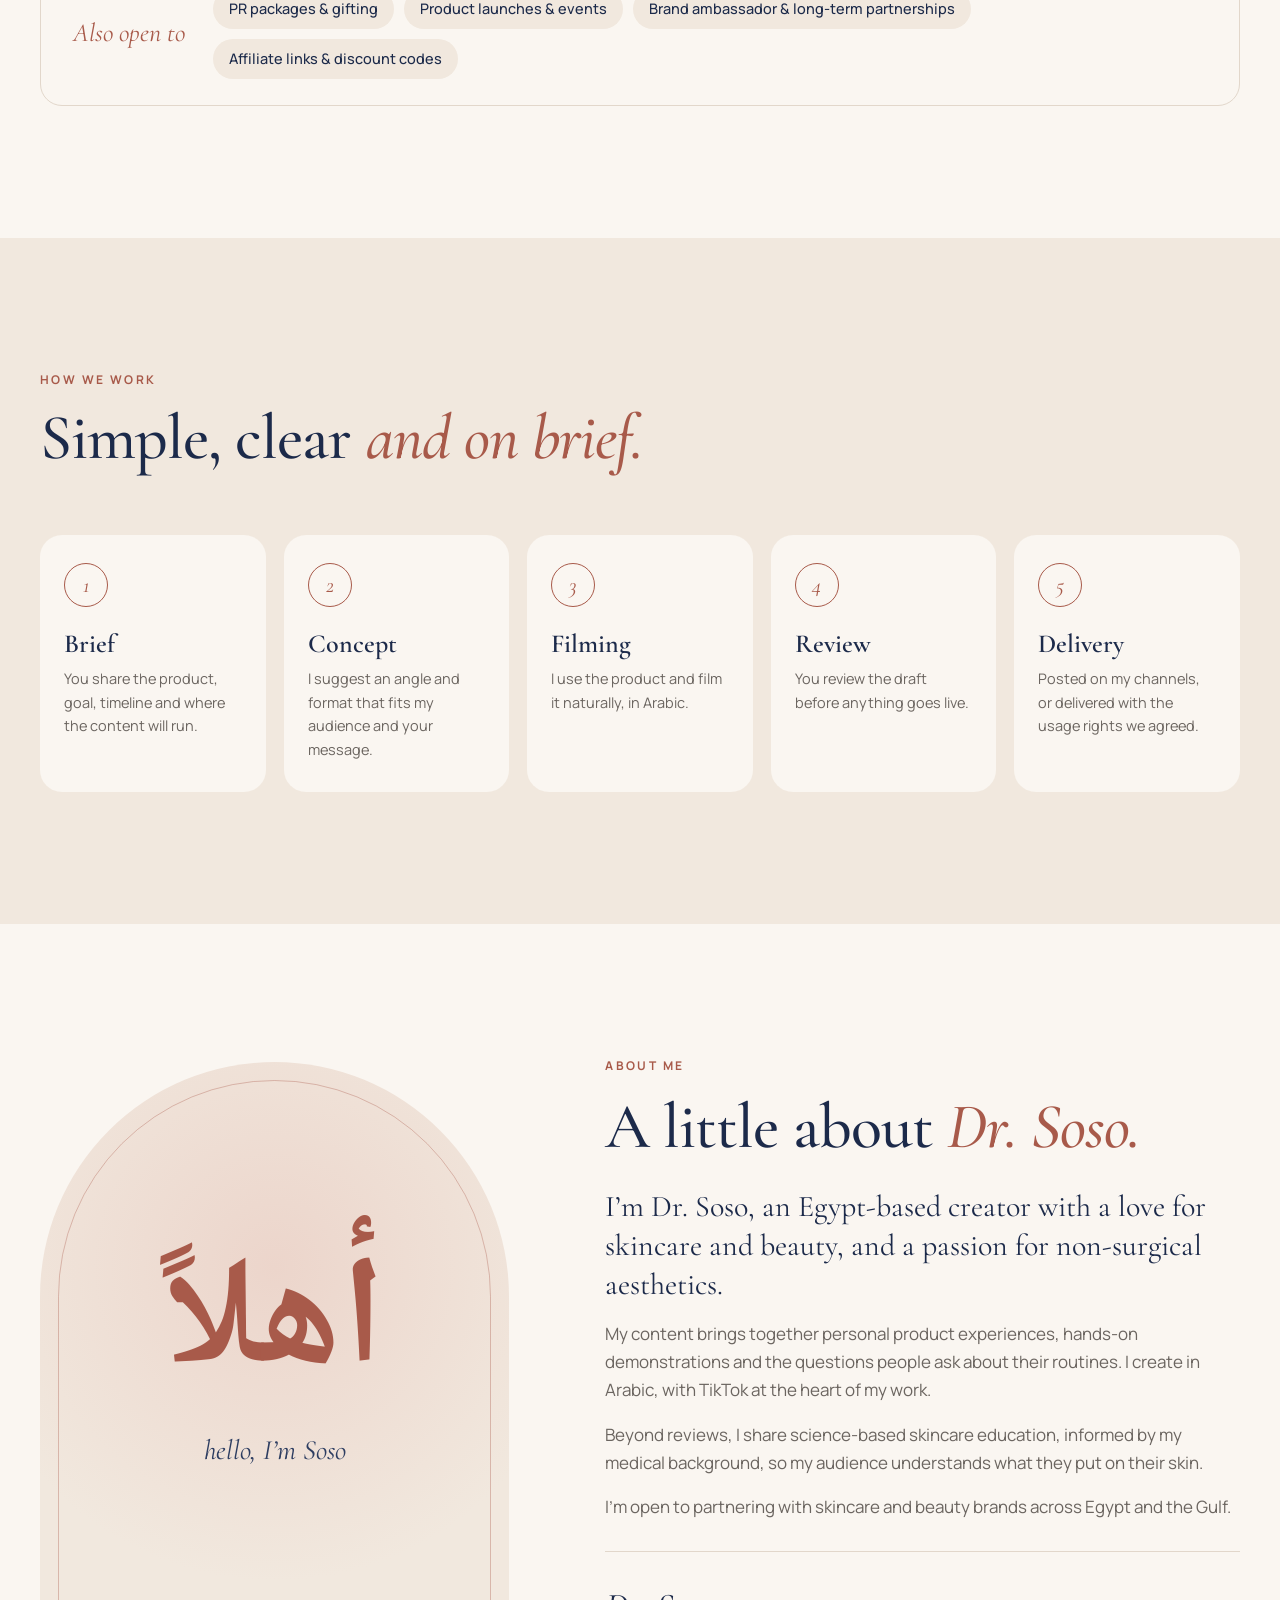
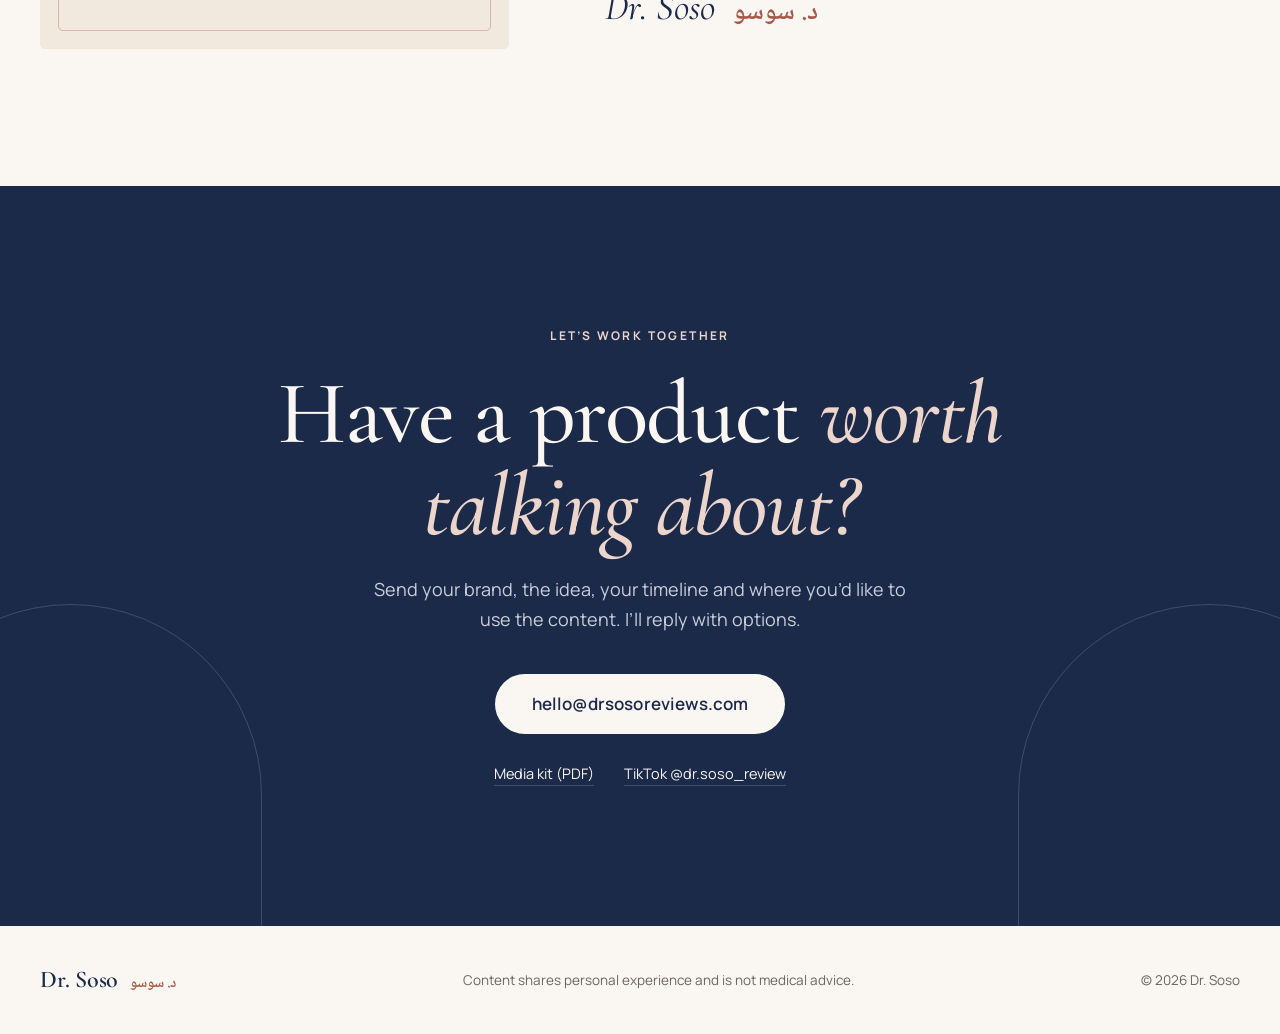
==== commit be18e6e2: "Lead with dermapen video and add follow-up Q&A across site and kit" ====
--- a/index.html
+++ b/index.html
@@ -20,7 +20,7 @@
   <link rel="preconnect" href="https://fonts.googleapis.com">
   <link rel="preconnect" href="https://fonts.gstatic.com" crossorigin>
   <link rel="stylesheet" href="https://fonts.googleapis.com/css2?family=Cormorant+Garamond:ital,wght@0,500;0,600;1,500;1,600&family=Manrope:wght@400;500;600;700&family=Noto+Naskh+Arabic:wght@500;600;700&family=IBM+Plex+Sans+Arabic:wght@400;500;600&display=swap">
-  <link rel="stylesheet" href="styles.css?v=20260925b">
+  <link rel="stylesheet" href="styles.css?v=20260925c">
   <script>document.documentElement.classList.add('js')</script>
   <script src="script.js?v=20260925b" defer></script>
 </head>
@@ -74,6 +74,14 @@
         </header>
         <div class="reel">
           <article class="clip reveal">
+            <a class="cover" href="https://www.tiktok.com/@dr.soso_review/video/7674702160294202632" data-video-id="7674702160294202632" data-video-title="My dermapen experience" target="_blank" rel="noopener noreferrer" aria-label="Play my dermapen experience">
+              <img src="assets/dermapen-review.jpg" width="576" height="1024" loading="lazy" alt="Dr. Soso demonstrating a dermapen device">
+              <span class="badge">131K views</span><span class="time">03:12</span><span class="play" aria-hidden="true"></span>
+            </a>
+            <h3>My dermapen experience</h3>
+            <p>Device demo · 131K views as of 24 Sep 2026</p>
+          </article>
+          <article class="clip reveal">
             <a class="cover" href="https://www.tiktok.com/@dr.soso_review/video/7683558367930912007" data-video-id="7683558367930912007" data-video-title="Altesse Soin — skincare review" target="_blank" rel="noopener noreferrer" aria-label="Play the Altesse Soin skincare review">
               <img src="assets/altesse-review.jpg" width="576" height="1024" loading="lazy" alt="Dr. Soso holding an Altesse skincare bottle">
               <span class="badge">Brand partnership</span><span class="time">01:32</span><span class="play" aria-hidden="true"></span>
@@ -90,18 +98,15 @@
             <p>Ingredient labels · prices · quick verdict</p>
           </article>
           <article class="clip reveal">
-            <a class="cover" href="https://www.tiktok.com/@dr.soso_review/video/7674702160294202632" data-video-id="7674702160294202632" data-video-title="My dermapen experience" target="_blank" rel="noopener noreferrer" aria-label="Play my dermapen experience">
-              <img src="assets/dermapen-review.jpg" width="576" height="1024" loading="lazy" alt="Dr. Soso demonstrating a dermapen device">
-              <span class="badge">131K views</span><span class="time">03:12</span><span class="play" aria-hidden="true"></span>
-            </a>
-            <h3>My dermapen experience</h3>
-            <p>Device demo · 131K views as of 24 Sep 2026</p>
-          </article>
-          <a class="clip clip-more reveal" href="https://www.tiktok.com/@dr.soso_review" target="_blank" rel="noopener noreferrer">
-            <span class="more-title">More on <em>TikTok</em></span>
-            <span class="more-handle">@dr.soso_review ↗</span>
-          </a>
-        </div>
+            <a class="cover" href="https://www.tiktok.com/@dr.soso_review/video/7685068725267090706" data-video-id="7685068725267090706" data-video-title="Dermapen at home? Part two" target="_blank" rel="noopener noreferrer" aria-label="Dermapen at home? Part two">
+              <img src="assets/dermapen-qa.jpg" width="540" height="960" loading="lazy" alt="Dr. Soso in her dermapen part two video">
+              <span class="badge">Audience Q&A</span><span class="play" aria-hidden="true"></span>
+            </a>
+            <h3>Dermapen at home? Part two</h3>
+            <p>Audience Q&A · personal experience</p>
+          </article>
+        </div>
+        <p class="reel-more"><a class="link" href="https://www.tiktok.com/@dr.soso_review" target="_blank" rel="noopener noreferrer">More on TikTok ↗</a></p>
       </div>
     </section>
 
--- a/styles.css
+++ b/styles.css
@@ -98,7 +98,8 @@
 .head > p:last-child:not(.kicker) { font-size: 17px; color: var(--muted); }
 
 /* Reel */
-.reel { display: grid; grid-template-columns: repeat(3, 1fr) .8fr; gap: 22px; }
+.reel { display: grid; grid-template-columns: repeat(4, minmax(0, 1fr)); gap: 22px; }
+.reel-more { margin-top: 28px; }
 .clip h3 { font-size: 24px; margin-top: 18px; }
 .clip p { font-size: 14px; color: var(--muted); margin-top: 4px; }
 .cover { position: relative; display: block; aspect-ratio: 9 / 14; border-radius: var(--r); overflow: hidden; background: var(--navy); isolation: isolate; }
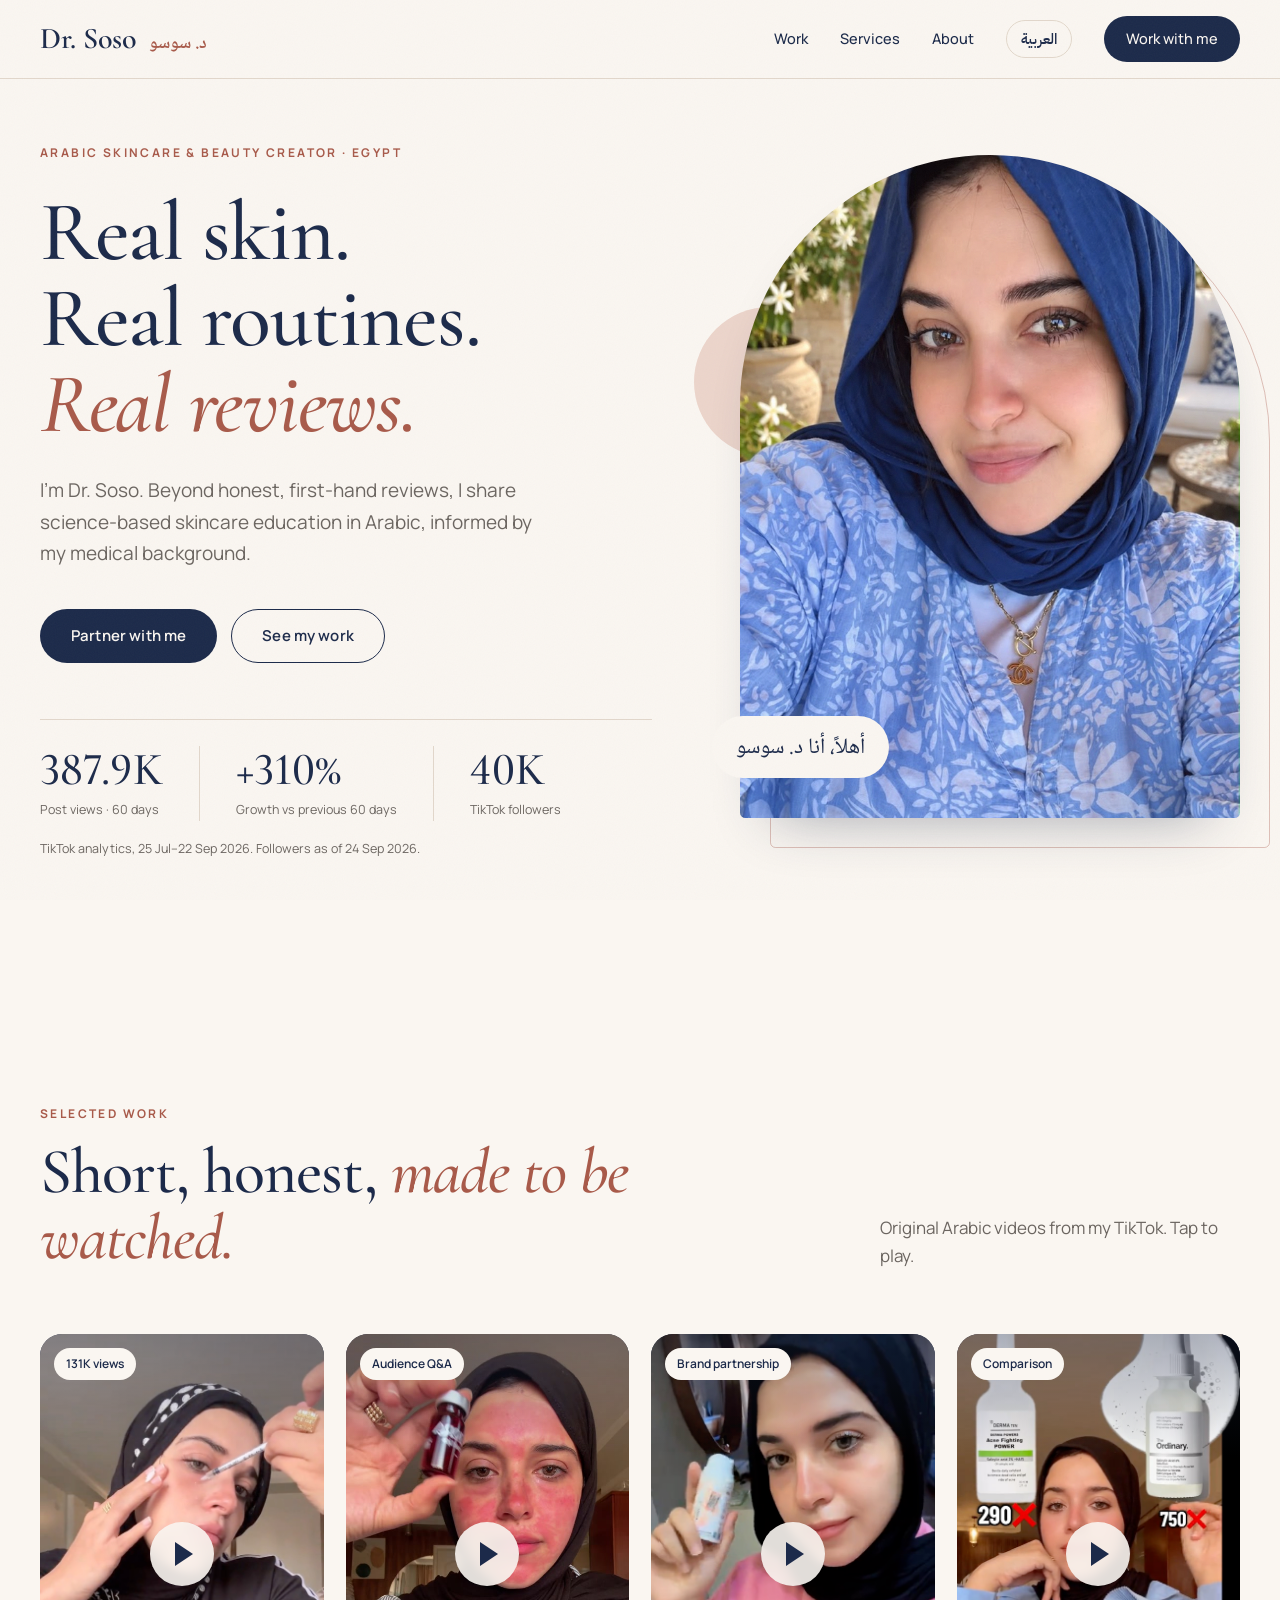
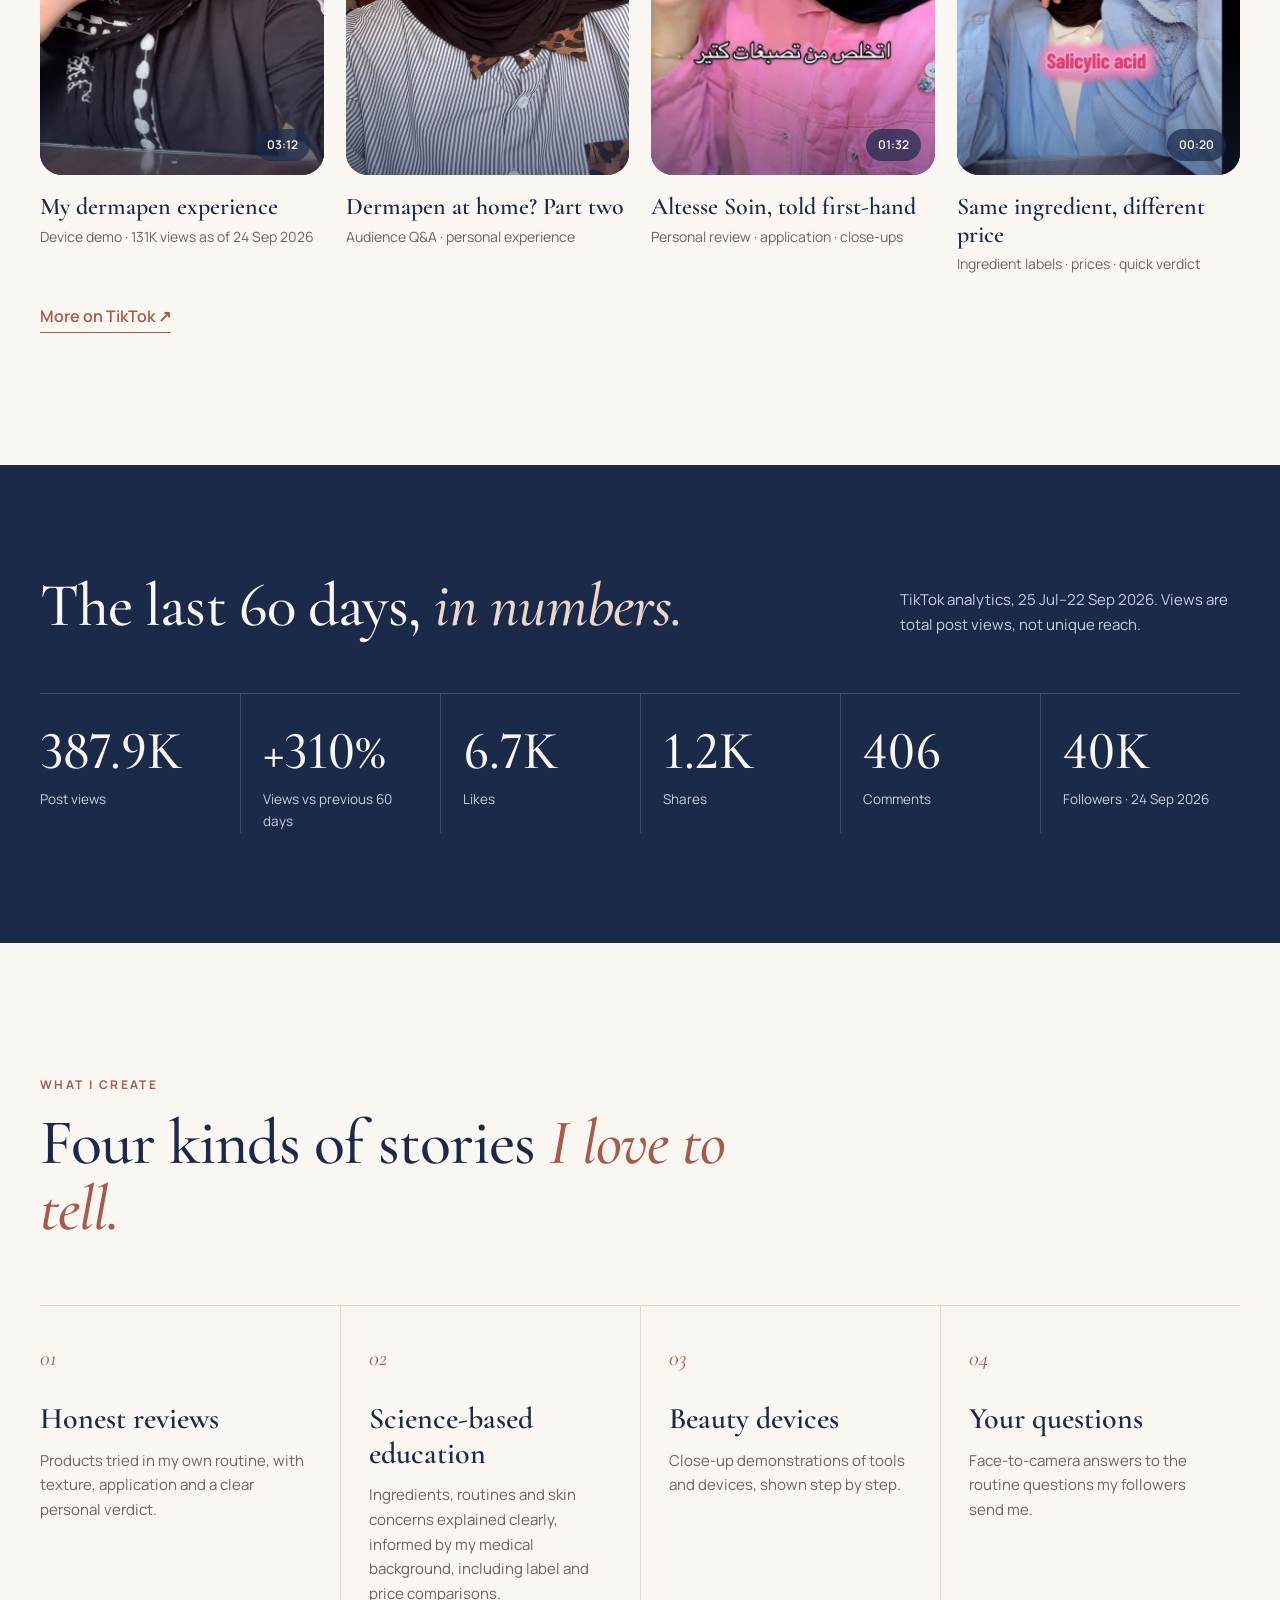
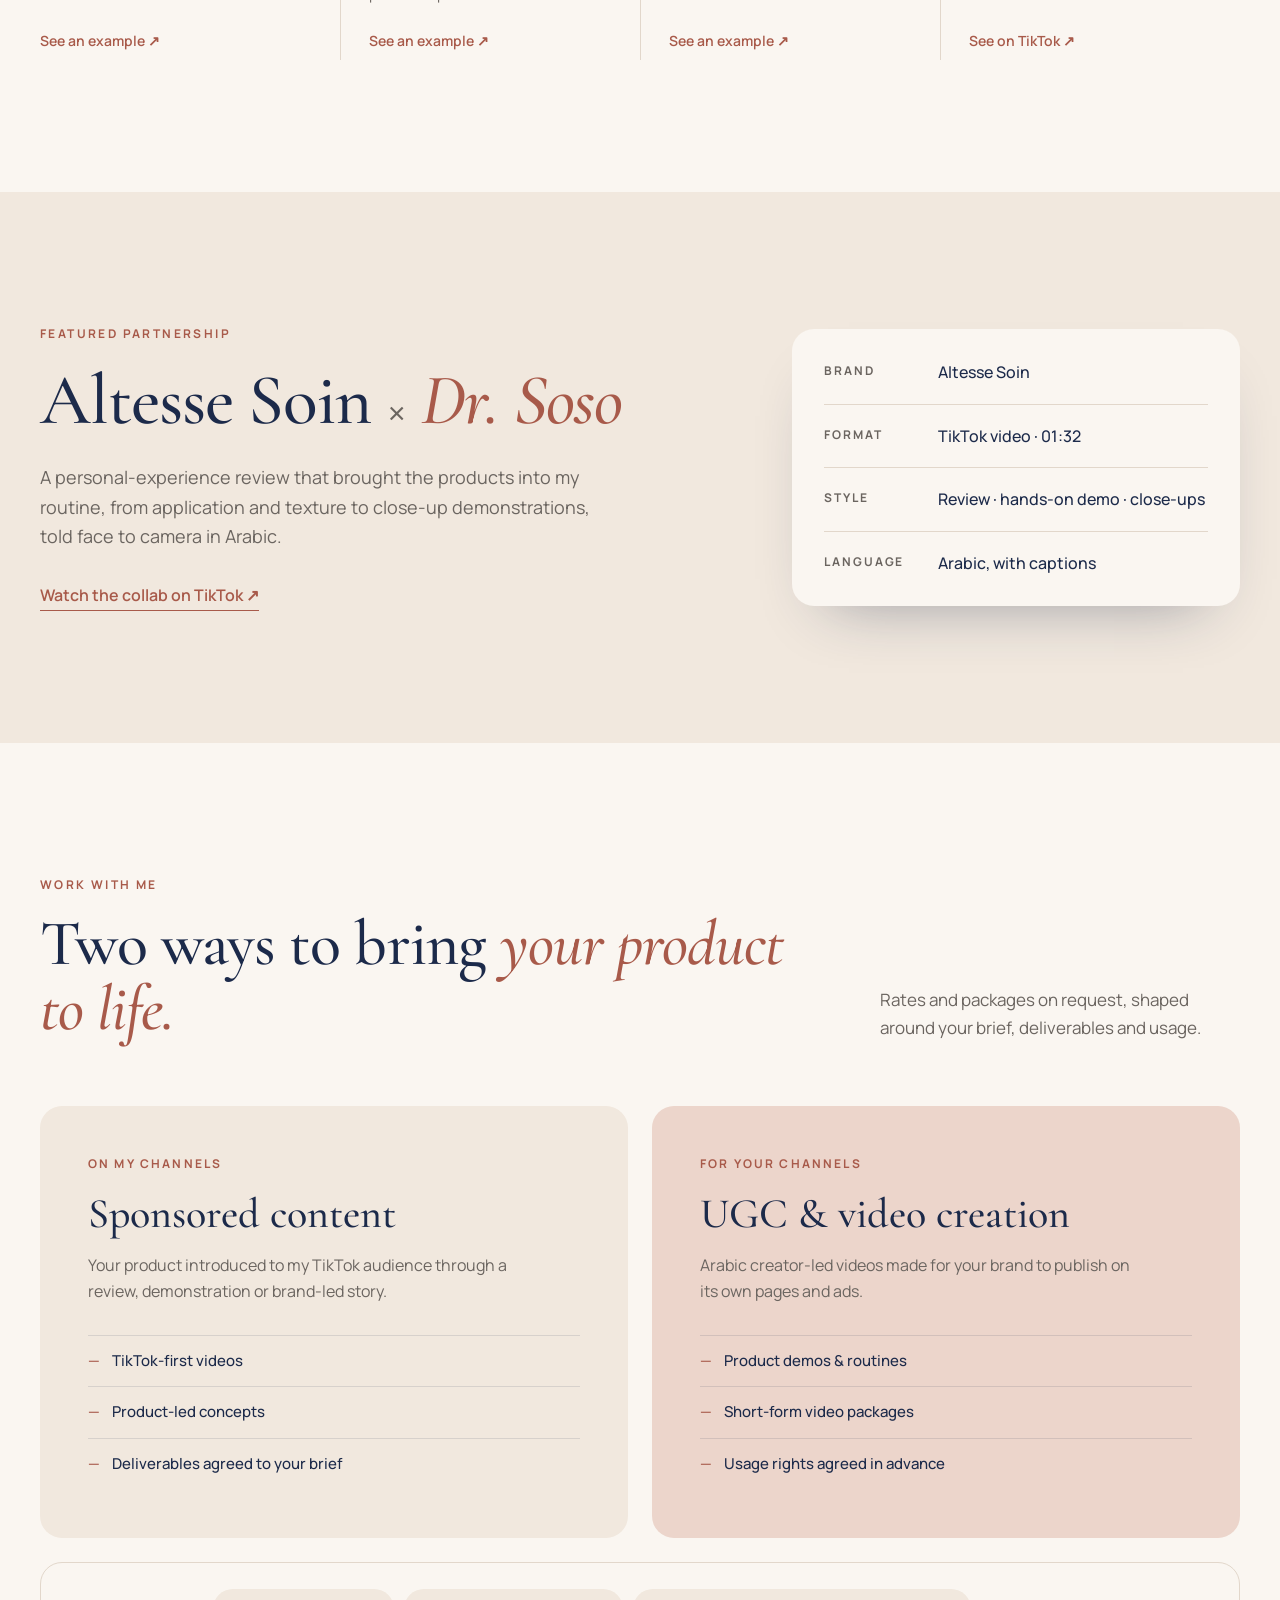
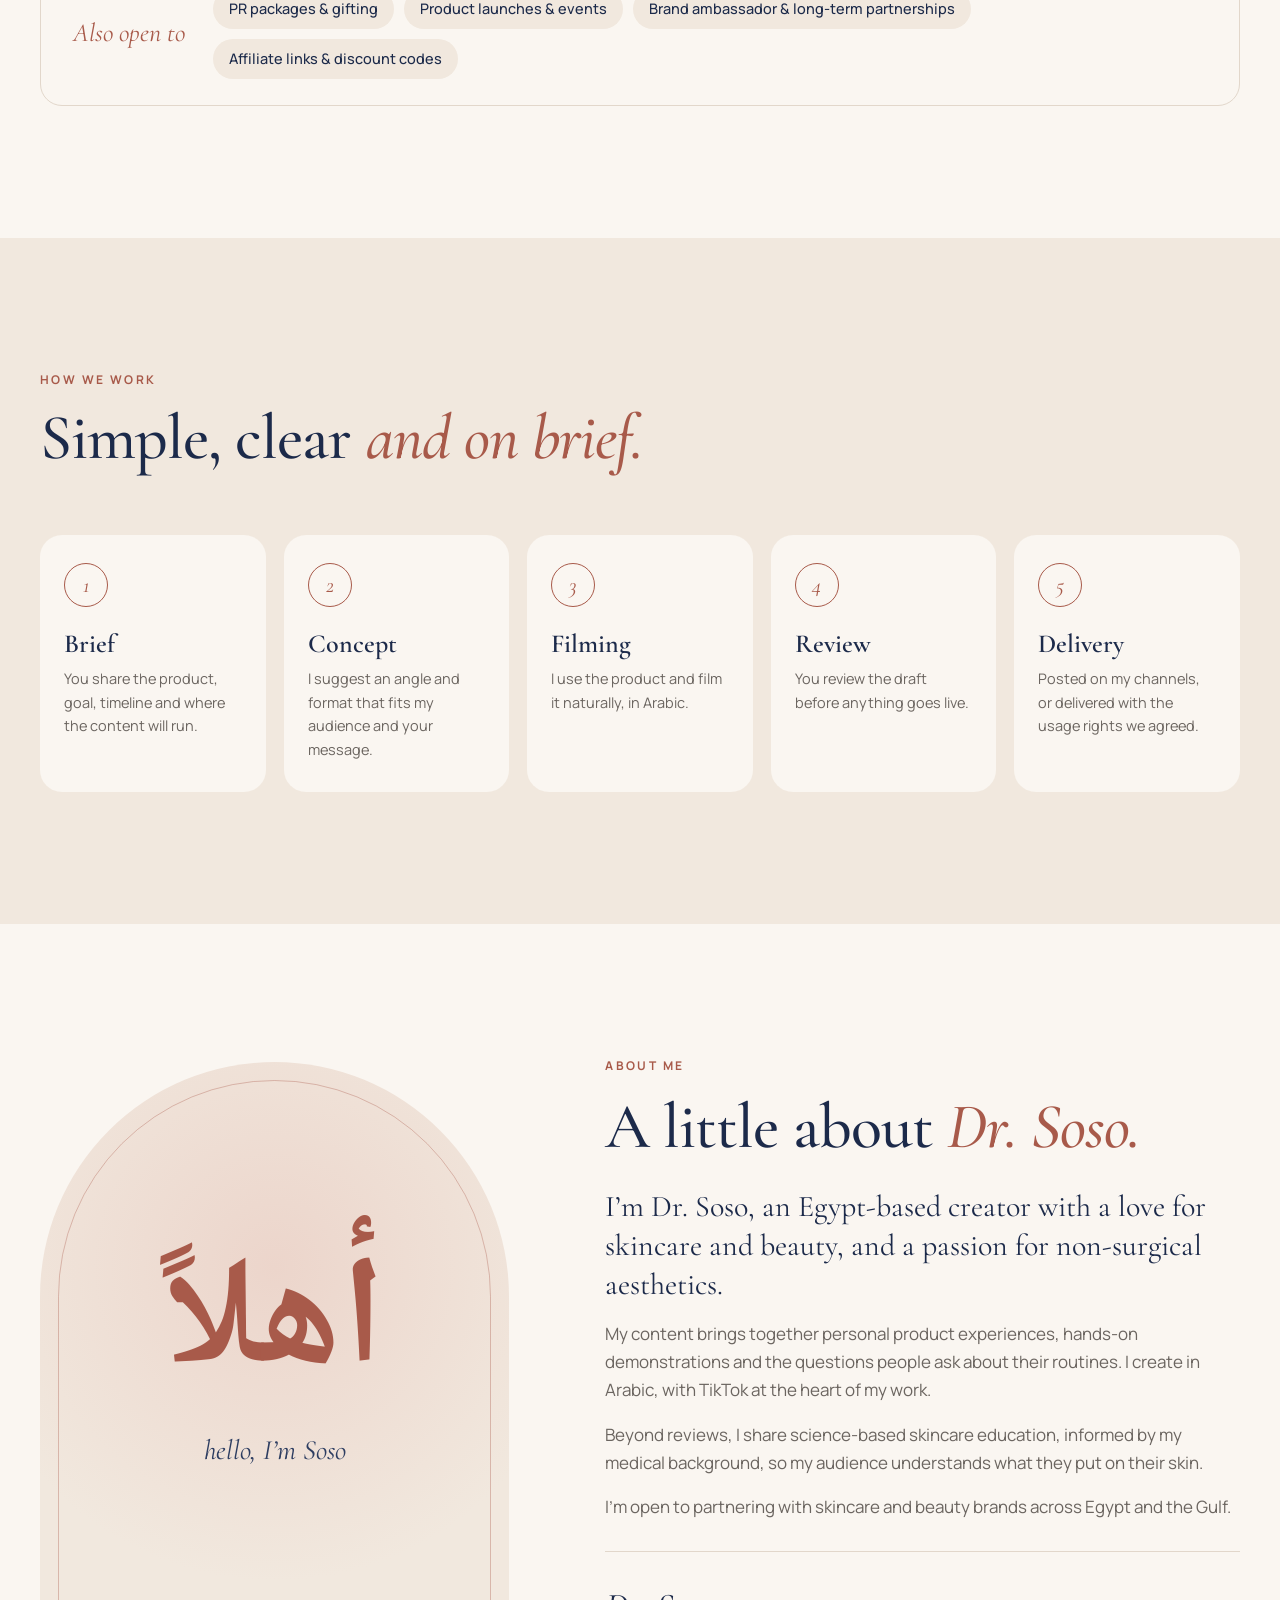
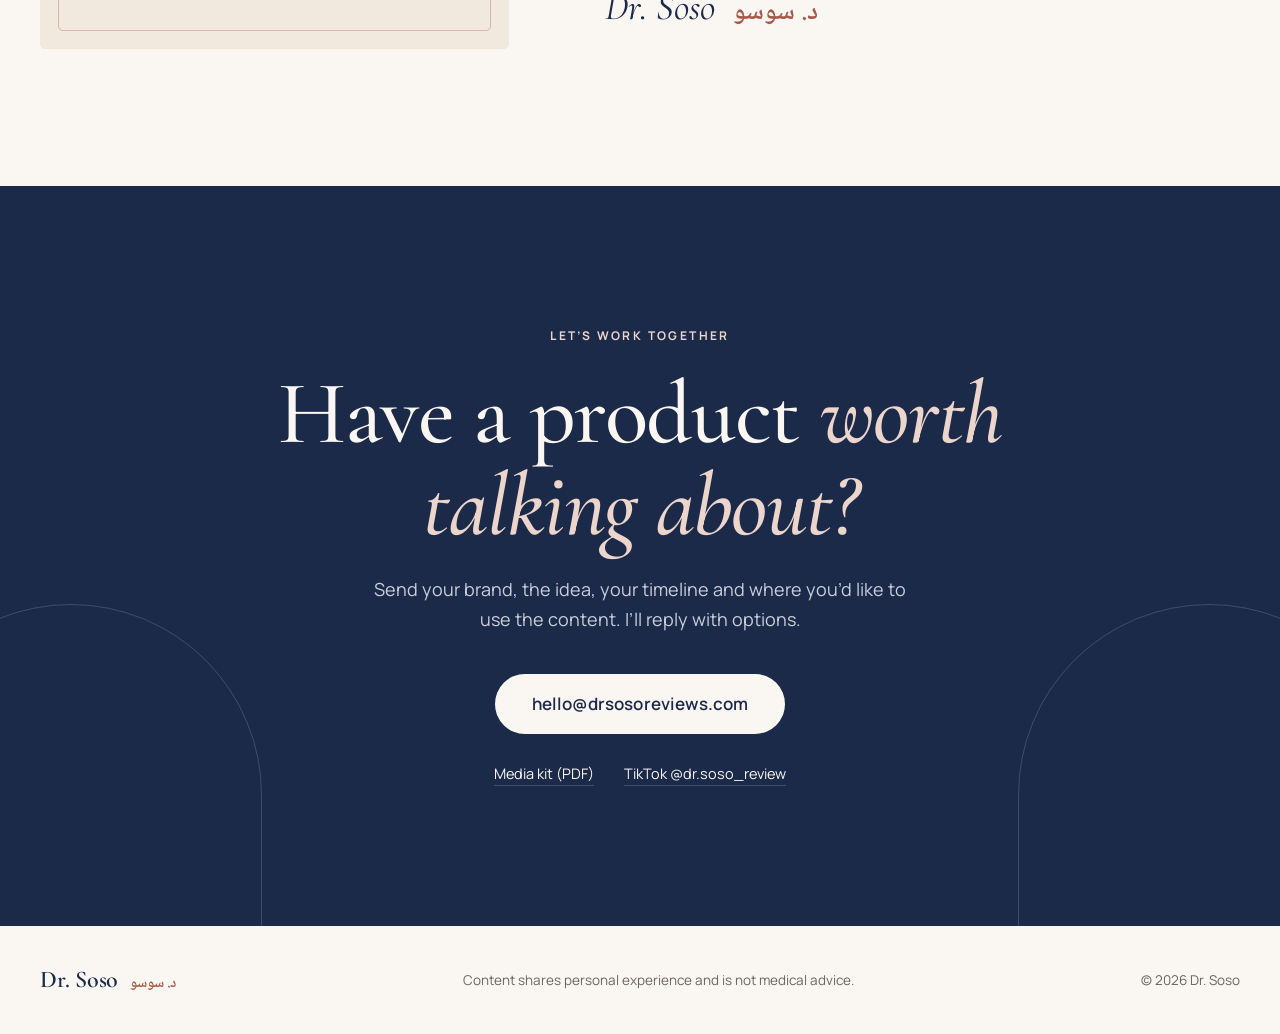
==== commit 7ad8e00d: "Move dermapen follow-up video to second position" ====
--- a/index.html
+++ b/index.html
@@ -82,6 +82,14 @@
             <p>Device demo · 131K views as of 24 Sep 2026</p>
           </article>
           <article class="clip reveal">
+            <a class="cover" href="https://www.tiktok.com/@dr.soso_review/video/7685068725267090706" data-video-id="7685068725267090706" data-video-title="Dermapen at home? Part two" target="_blank" rel="noopener noreferrer" aria-label="Dermapen at home? Part two">
+              <img src="assets/dermapen-qa.jpg" width="540" height="960" loading="lazy" alt="Dr. Soso in her dermapen part two video">
+              <span class="badge">Audience Q&A</span><span class="play" aria-hidden="true"></span>
+            </a>
+            <h3>Dermapen at home? Part two</h3>
+            <p>Audience Q&A · personal experience</p>
+          </article>
+          <article class="clip reveal">
             <a class="cover" href="https://www.tiktok.com/@dr.soso_review/video/7683558367930912007" data-video-id="7683558367930912007" data-video-title="Altesse Soin — skincare review" target="_blank" rel="noopener noreferrer" aria-label="Play the Altesse Soin skincare review">
               <img src="assets/altesse-review.jpg" width="576" height="1024" loading="lazy" alt="Dr. Soso holding an Altesse skincare bottle">
               <span class="badge">Brand partnership</span><span class="time">01:32</span><span class="play" aria-hidden="true"></span>
@@ -96,14 +104,6 @@
             </a>
             <h3>Same ingredient, different price</h3>
             <p>Ingredient labels · prices · quick verdict</p>
-          </article>
-          <article class="clip reveal">
-            <a class="cover" href="https://www.tiktok.com/@dr.soso_review/video/7685068725267090706" data-video-id="7685068725267090706" data-video-title="Dermapen at home? Part two" target="_blank" rel="noopener noreferrer" aria-label="Dermapen at home? Part two">
-              <img src="assets/dermapen-qa.jpg" width="540" height="960" loading="lazy" alt="Dr. Soso in her dermapen part two video">
-              <span class="badge">Audience Q&A</span><span class="play" aria-hidden="true"></span>
-            </a>
-            <h3>Dermapen at home? Part two</h3>
-            <p>Audience Q&A · personal experience</p>
           </article>
         </div>
         <p class="reel-more"><a class="link" href="https://www.tiktok.com/@dr.soso_review" target="_blank" rel="noopener noreferrer">More on TikTok ↗</a></p>
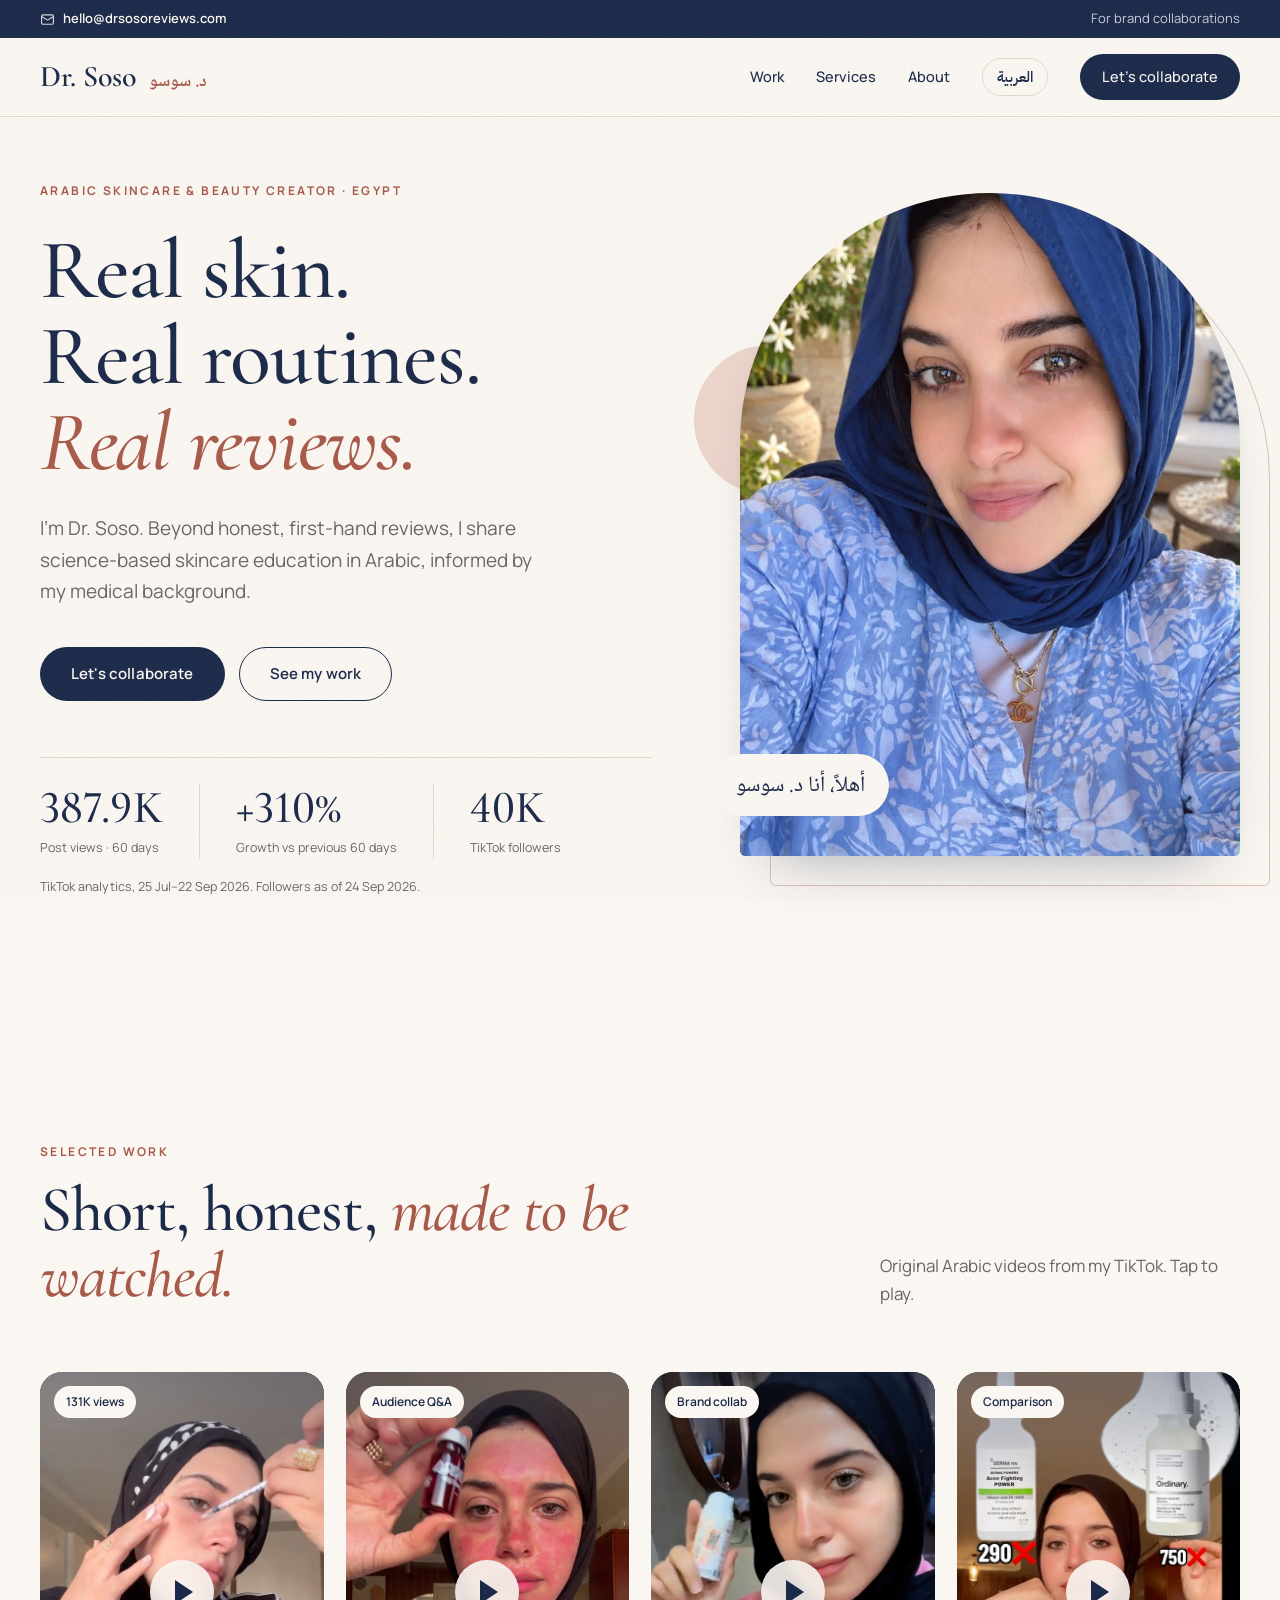
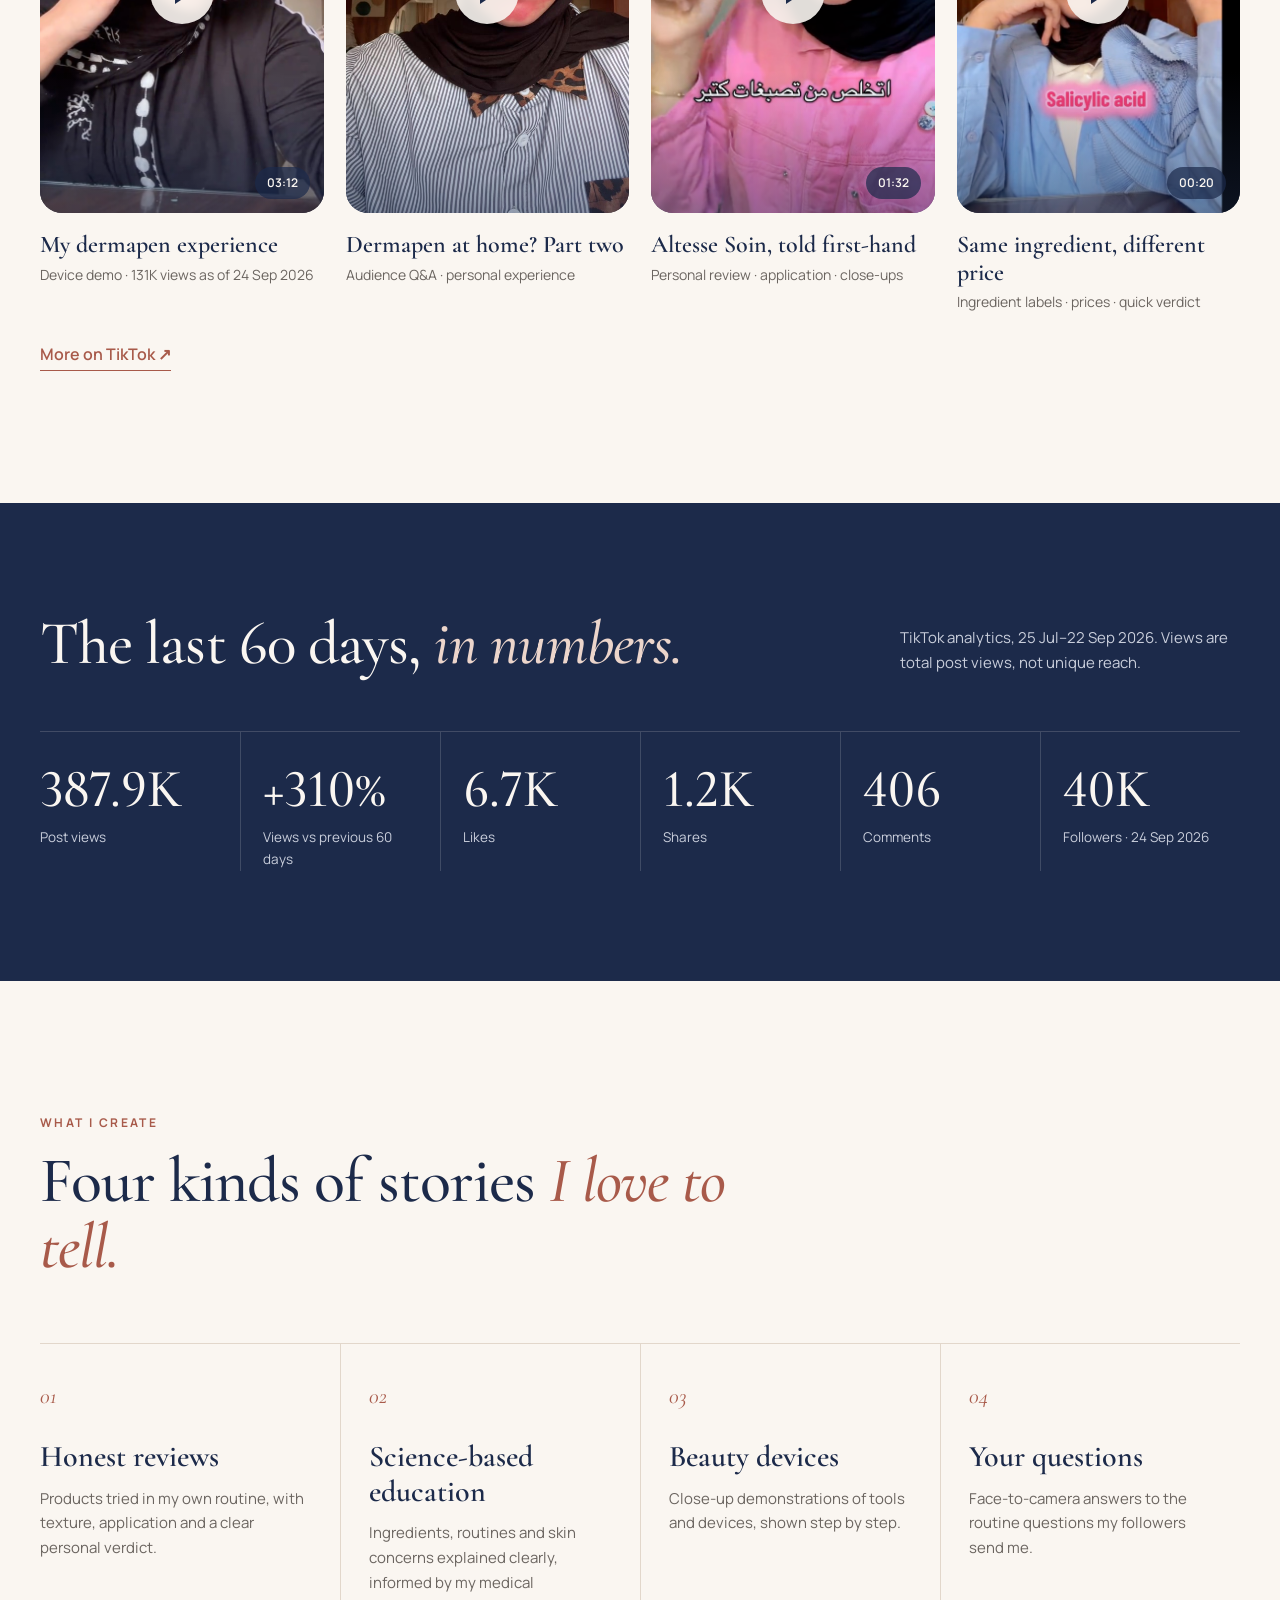
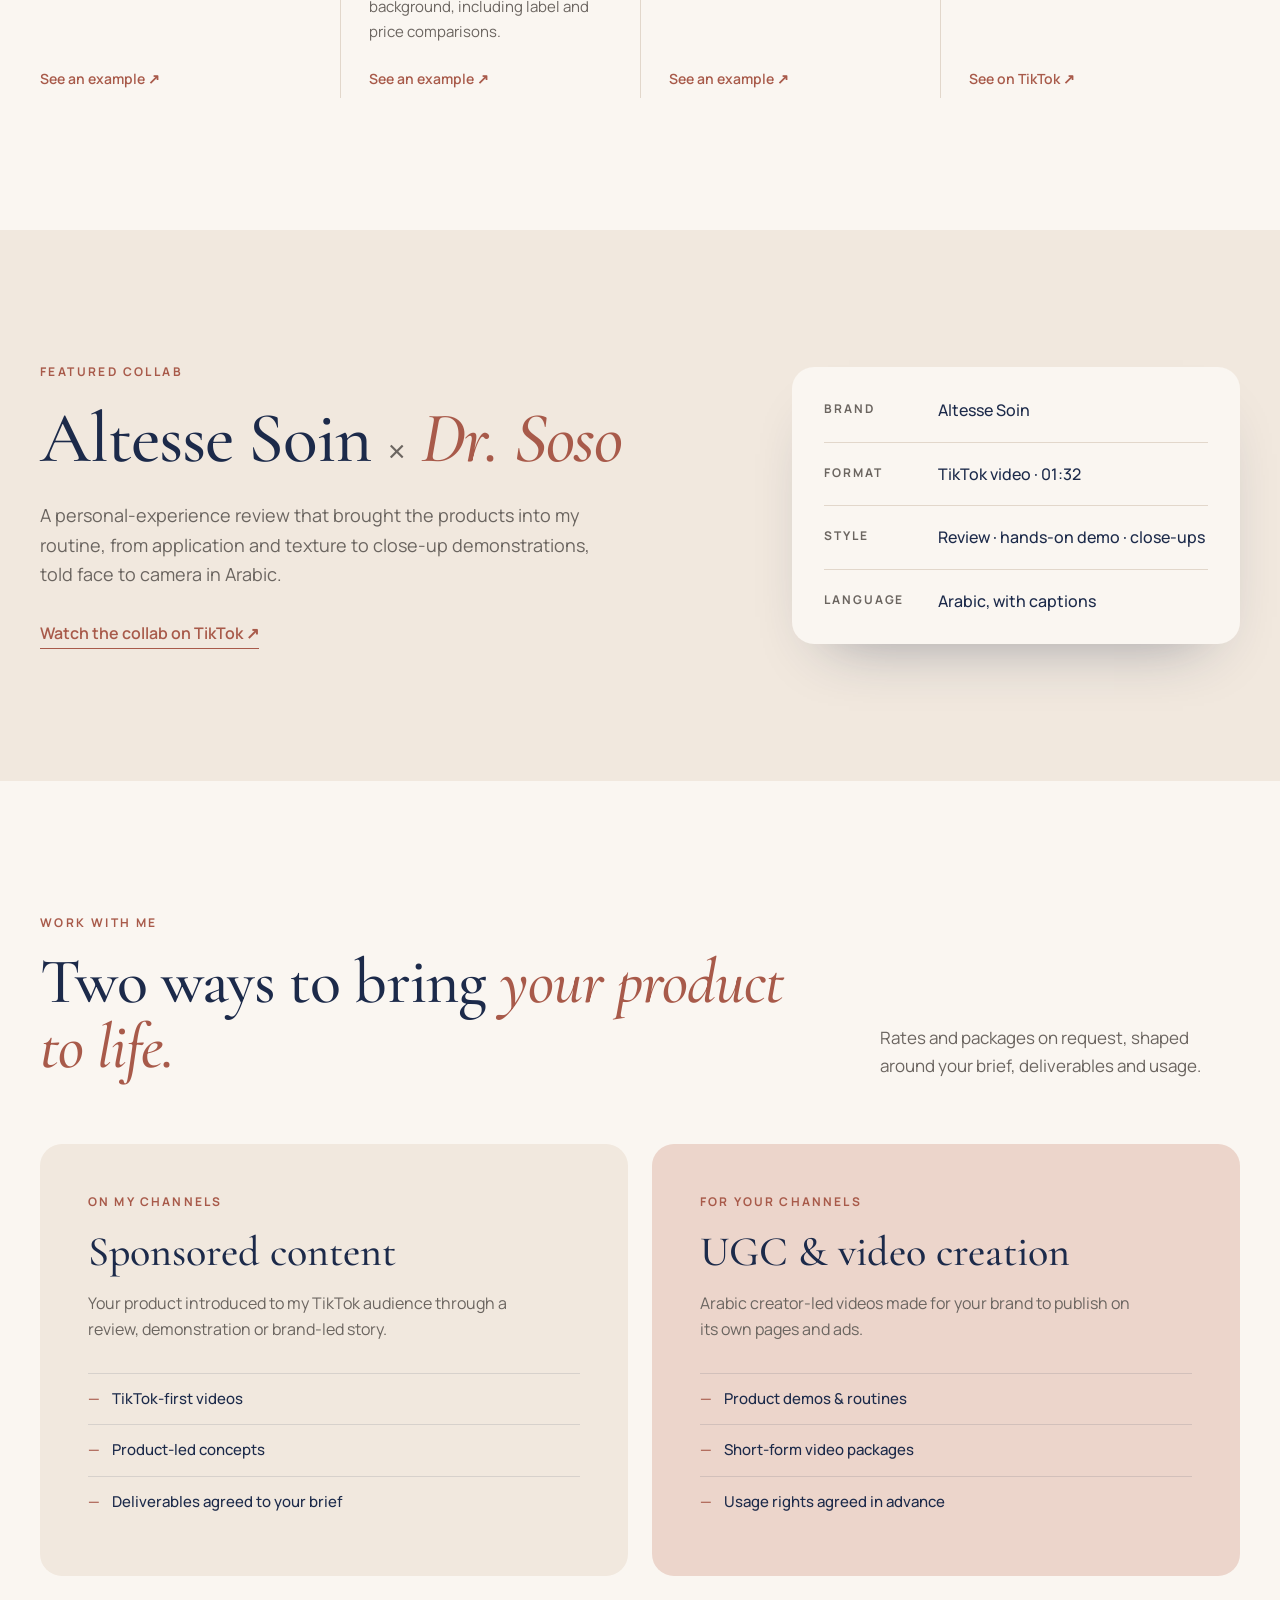
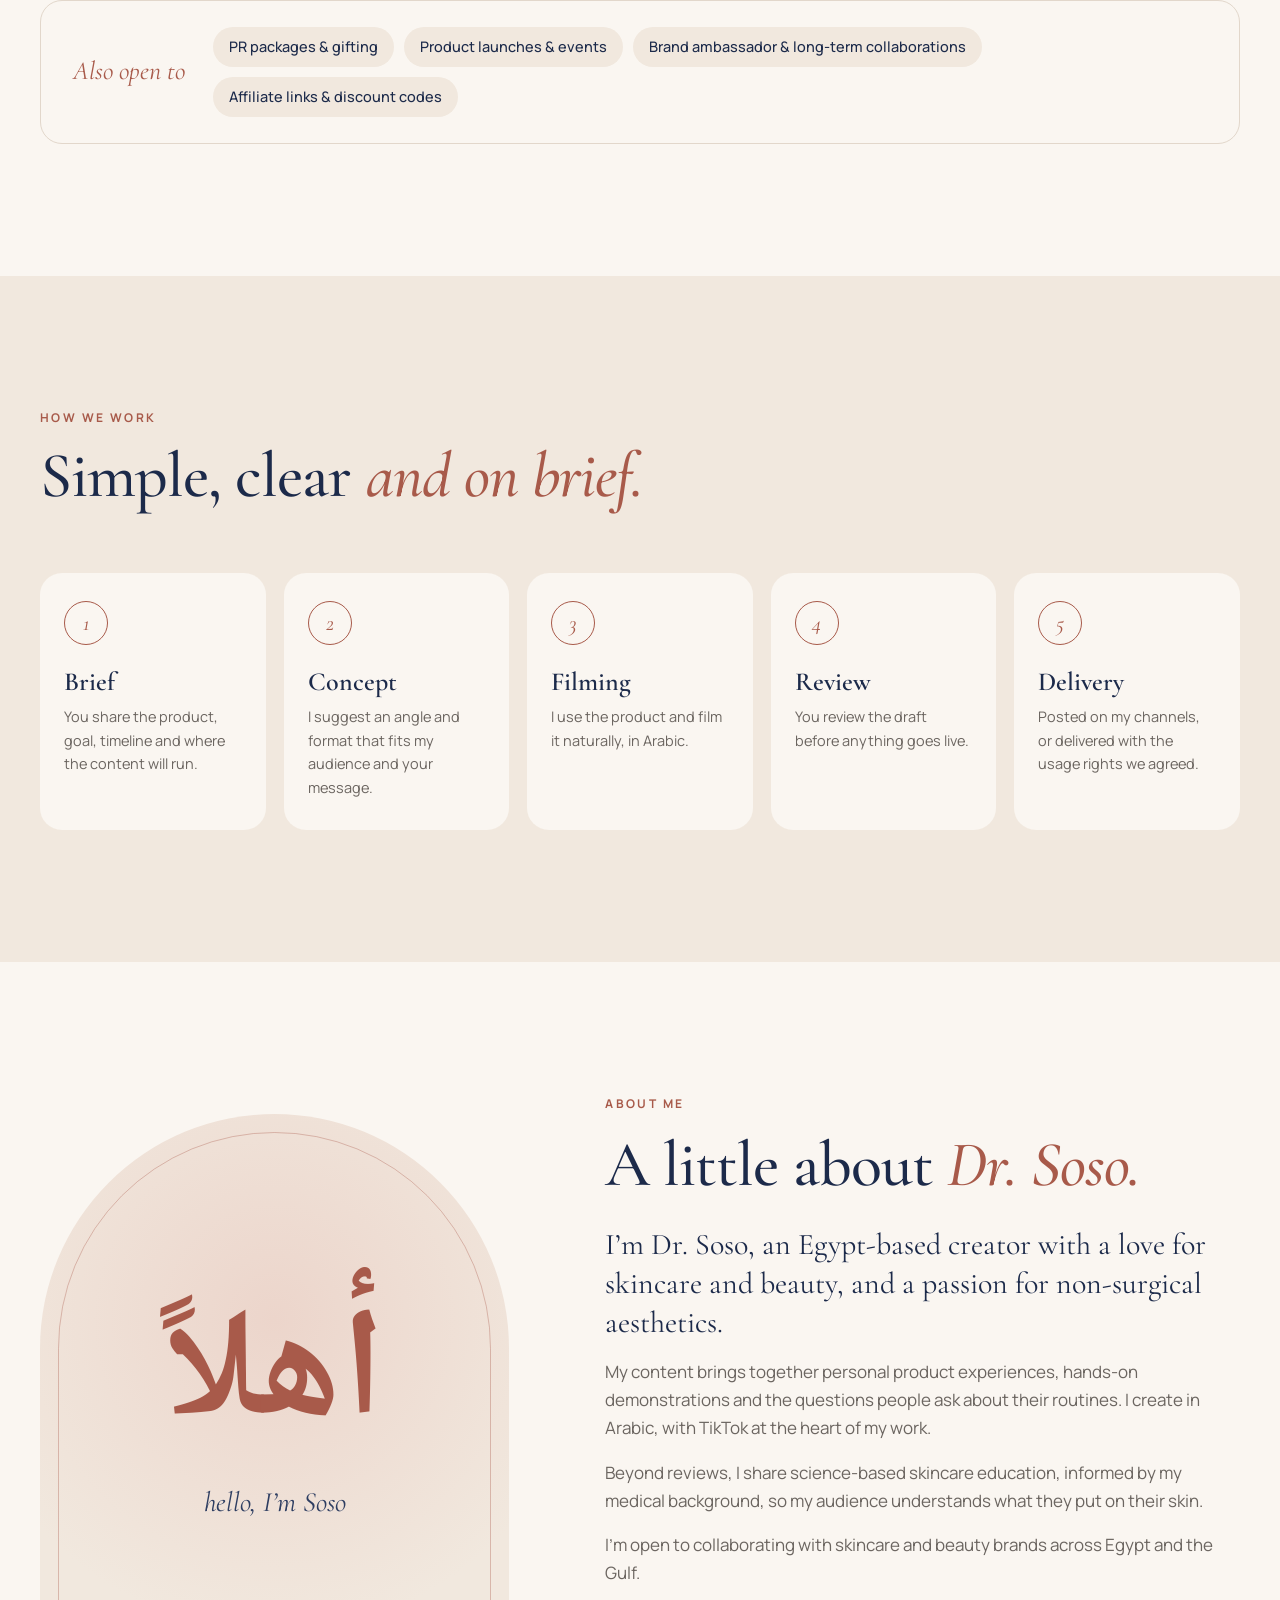
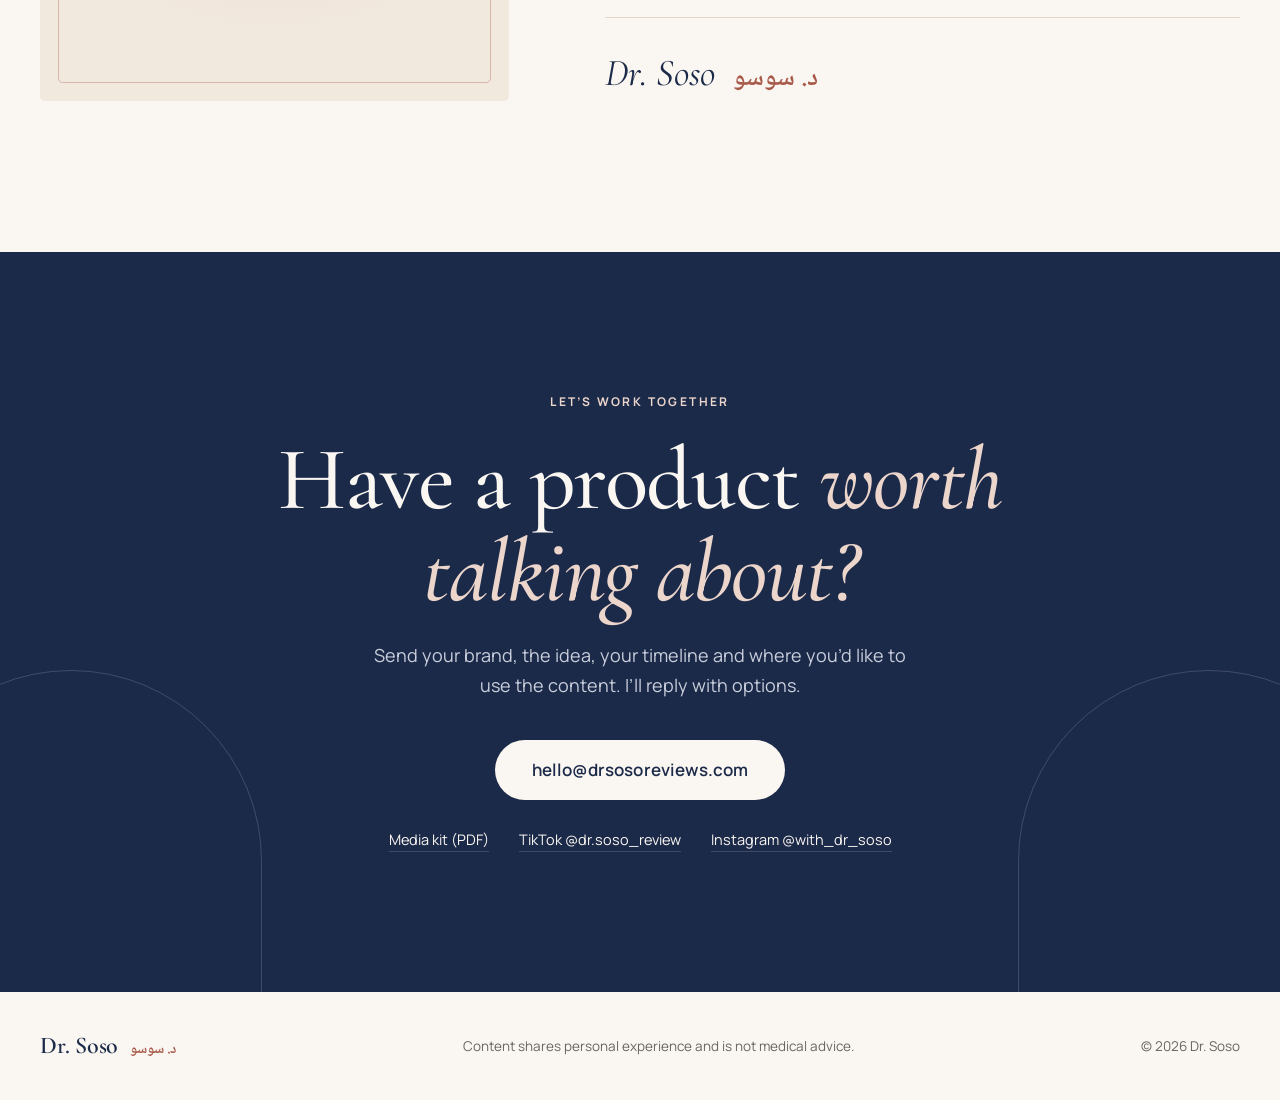
==== commit 9ec2aeb7: "Add top email bar, use collaboration wording, confirm Instagram - Show hello@drsosoreviews.com in a " ====
--- a/index.html
+++ b/index.html
@@ -5,9 +5,9 @@
   <meta name="viewport" content="width=device-width, initial-scale=1">
   <meta name="theme-color" content="#faf6f1">
   <title>Dr. Soso — Arabic Skincare & Beauty Creator</title>
-  <meta name="description" content="Dr. Soso creates honest Arabic skincare reviews and science-based skincare education from Egypt. See selected work, TikTok results and ways to partner.">
+  <meta name="description" content="Dr. Soso creates honest Arabic skincare reviews and science-based skincare education from Egypt. See selected work, TikTok results and how to collaborate.">
   <meta property="og:title" content="Dr. Soso — Real skin. Real routines. Real reviews.">
-  <meta property="og:description" content="Arabic skincare reviews and science-based education from Egypt. Selected work, TikTok results and brand partnerships.">
+  <meta property="og:description" content="Arabic skincare reviews and science-based education from Egypt. Selected work, TikTok results and brand collaborations.">
   <link rel="canonical" href="https://drsosoreviews.com/">
   <link rel="alternate" hreflang="en" href="https://drsosoreviews.com/">
   <link rel="alternate" hreflang="ar" href="https://drsosoreviews.com/ar/">
@@ -20,7 +20,7 @@
   <link rel="preconnect" href="https://fonts.googleapis.com">
   <link rel="preconnect" href="https://fonts.gstatic.com" crossorigin>
   <link rel="stylesheet" href="https://fonts.googleapis.com/css2?family=Cormorant+Garamond:ital,wght@0,500;0,600;1,500;1,600&family=Manrope:wght@400;500;600;700&family=Noto+Naskh+Arabic:wght@500;600;700&family=IBM+Plex+Sans+Arabic:wght@400;500;600&display=swap">
-  <link rel="stylesheet" href="styles.css?v=20260925c">
+  <link rel="stylesheet" href="styles.css?v=20260929a">
   <script>document.documentElement.classList.add('js')</script>
   <script src="script.js?v=20260925b" defer></script>
 </head>
@@ -28,6 +28,12 @@
   <a class="skip-link" href="#main">Skip to content</a>
 
   <header class="site-header">
+    <div class="topbar">
+      <div class="wrap topbar-inner">
+        <a class="topbar-mail" href="mailto:hello@drsosoreviews.com?subject=Brand%20collaboration"><svg viewBox="0 0 24 24" width="15" height="15" fill="none" stroke="currentColor" stroke-width="1.8" stroke-linecap="round" stroke-linejoin="round" aria-hidden="true"><rect x="2.5" y="4.5" width="19" height="15" rx="2.5"/><path d="M3 7.5l9 5.5 9-5.5"/></svg>hello@drsosoreviews.com</a>
+        <span class="topbar-note">For brand collaborations</span>
+      </div>
+    </div>
     <div class="wrap header-inner">
       <a class="wordmark" href="#top" aria-label="Dr. Soso, home">Dr. Soso<span lang="ar" dir="rtl" aria-hidden="true">د. سوسو</span></a>
       <nav aria-label="Main">
@@ -35,7 +41,7 @@
         <a href="#services">Services</a>
         <a href="#about">About</a>
         <a class="lang" href="ar/" lang="ar" hreflang="ar" data-lang-switch>العربية</a>
-        <a class="nav-cta" href="#contact">Work with me</a>
+        <a class="nav-cta" href="#contact">Let's collaborate</a>
       </nav>
     </div>
   </header>
@@ -48,7 +54,7 @@
           <h1 id="hero-title"><span>Real skin.</span> <span>Real routines.</span> <em>Real reviews.</em></h1>
           <p class="lead">I’m Dr. Soso. Beyond honest, first-hand reviews, I share science-based skincare education in Arabic, informed by my medical background.</p>
           <div class="actions">
-            <a class="btn btn-dark" href="mailto:hello@drsosoreviews.com?subject=Partnership%20Opportunity">Partner with me</a>
+            <a class="btn btn-dark" href="mailto:hello@drsosoreviews.com?subject=Brand%20collaboration">Let's collaborate</a>
             <a class="btn btn-line" href="#work">See my work</a>
           </div>
           <dl class="hero-proof">
@@ -92,7 +98,7 @@
           <article class="clip reveal">
             <a class="cover" href="https://www.tiktok.com/@dr.soso_review/video/7683558367930912007" data-video-id="7683558367930912007" data-video-title="Altesse Soin — skincare review" target="_blank" rel="noopener noreferrer" aria-label="Play the Altesse Soin skincare review">
               <img src="assets/altesse-review.jpg" width="576" height="1024" loading="lazy" alt="Dr. Soso holding an Altesse skincare bottle">
-              <span class="badge">Brand partnership</span><span class="time">01:32</span><span class="play" aria-hidden="true"></span>
+              <span class="badge">Brand collab</span><span class="time">01:32</span><span class="play" aria-hidden="true"></span>
             </a>
             <h3>Altesse Soin, told first-hand</h3>
             <p>Personal review · application · close-ups</p>
@@ -145,7 +151,7 @@
     <section class="section section-sand" aria-labelledby="case-title">
       <div class="wrap case">
         <div class="case-copy reveal">
-          <p class="kicker">Featured partnership</p>
+          <p class="kicker">Featured collab</p>
           <h2 id="case-title">Altesse Soin <span class="x">×</span> <em>Dr. Soso</em></h2>
           <p>A personal-experience review that brought the products into my routine, from application and texture to close-up demonstrations, told face to camera in Arabic.</p>
           <a class="link" href="https://www.tiktok.com/@dr.soso_review/video/7683558367930912007" target="_blank" rel="noopener noreferrer">Watch the collab on TikTok ↗</a>
@@ -159,7 +165,7 @@
       </div>
       <!-- Trust slots: fill in and remove `hidden` once real brand logos or a brand quote are confirmed. -->
       <div class="wrap trust" hidden>
-        <ul class="logos" aria-label="Brands I’ve partnered with"></ul>
+        <ul class="logos" aria-label="Brands I’ve collaborated with"></ul>
         <blockquote class="quote"><p></p><footer></footer></blockquote>
       </div>
     </section>
@@ -187,7 +193,7 @@
         </div>
         <div class="also reveal">
           <p class="also-title">Also open to</p>
-          <ul><li>PR packages &amp; gifting</li><li>Product launches &amp; events</li><li>Brand ambassador &amp; long-term partnerships</li><li>Affiliate links &amp; discount codes</li></ul>
+          <ul><li>PR packages &amp; gifting</li><li>Product launches &amp; events</li><li>Brand ambassador &amp; long-term collaborations</li><li>Affiliate links &amp; discount codes</li></ul>
         </div>
       </div>
     </section>
@@ -221,7 +227,7 @@
           <p class="big">I’m Dr. Soso, an Egypt-based creator with a love for skincare and beauty, and a passion for non-surgical aesthetics.</p>
           <p>My content brings together personal product experiences, hands-on demonstrations and the questions people ask about their routines. I create in Arabic, with TikTok at the heart of my work.</p>
           <p>Beyond reviews, I share science-based skincare education, informed by my medical background, so my audience understands what they put on their skin.</p>
-          <p>I’m open to partnering with skincare and beauty brands across Egypt and the Gulf.</p>
+          <p>I’m open to collaborating with skincare and beauty brands across Egypt and the Gulf.</p>
           <p class="sign"><span>Dr. Soso</span><span lang="ar" dir="rtl">د. سوسو</span></p>
         </div>
       </div>
@@ -232,10 +238,11 @@
         <p class="kicker">Let’s work together</p>
         <h2 id="contact-title">Have a product <em>worth talking about?</em></h2>
         <p>Send your brand, the idea, your timeline and where you’d like to use the content. I’ll reply with options.</p>
-        <a class="btn btn-light" href="mailto:hello@drsosoreviews.com?subject=Partnership%20Opportunity">hello@drsosoreviews.com</a>
+        <a class="btn btn-light" href="mailto:hello@drsosoreviews.com?subject=Brand%20collaboration">hello@drsosoreviews.com</a>
         <ul class="contact-links">
           <li><a href="assets/dr-soso-media-kit.pdf" download>Media kit (PDF)</a></li>
           <li><a href="https://www.tiktok.com/@dr.soso_review" target="_blank" rel="noopener noreferrer">TikTok @dr.soso_review</a></li>
+          <li><a href="https://www.instagram.com/with_dr_soso/" target="_blank" rel="noopener noreferrer">Instagram @with_dr_soso</a></li>
         </ul>
       </div>
     </section>
--- a/styles.css
+++ b/styles.css
@@ -59,6 +59,12 @@
 
 /* Header */
 .site-header { position: sticky; top: 0; z-index: 50; background: rgba(250, 246, 241, .88); backdrop-filter: blur(14px); border-bottom: 1px solid var(--line); }
+.topbar { background: var(--navy); color: var(--ivory); }
+.topbar-inner { display: flex; align-items: center; justify-content: space-between; gap: 16px; min-height: 38px; font-size: 13px; }
+.topbar-mail { display: inline-flex; align-items: center; gap: 8px; font-weight: 600; }
+.topbar-mail svg { flex-shrink: 0; opacity: .85; }
+.topbar-mail:hover { color: var(--blush); text-decoration: underline; text-underline-offset: 3px; }
+.topbar-note { color: #c9cedb; }
 .header-inner { display: flex; align-items: center; justify-content: space-between; height: 78px; }
 .wordmark { display: inline-flex; align-items: baseline; gap: 12px; font-family: var(--display); font-size: 30px; font-weight: 600; letter-spacing: -.01em; white-space: nowrap; }
 .wordmark [lang=ar] { font-size: 18px; font-weight: 600; color: var(--clay); }
@@ -292,6 +298,7 @@
   nav { gap: 10px; font-size: 13.5px; }
   .lang { padding: 5px 12px; font-size: 14px; }
   .nav-cta { padding: 9px 16px; }
+  .topbar-inner { justify-content: center; min-height: 36px; font-size: 12.5px; }
   .hero { padding-block: 36px 80px; }
   h1 { font-size: clamp(48px, 14vw, 64px); }
   .lead { font-size: 17px; }
@@ -332,6 +339,10 @@
   .footer-inner { flex-direction: column; align-items: flex-start; gap: 10px; }
 }
 
+@media (max-width: 480px) {
+  .topbar-note { display: none; }
+}
+
 @media (prefers-reduced-motion: reduce) {
   html { scroll-behavior: auto; }
   *, *::before, *::after { transition: none !important; animation: none !important; }
